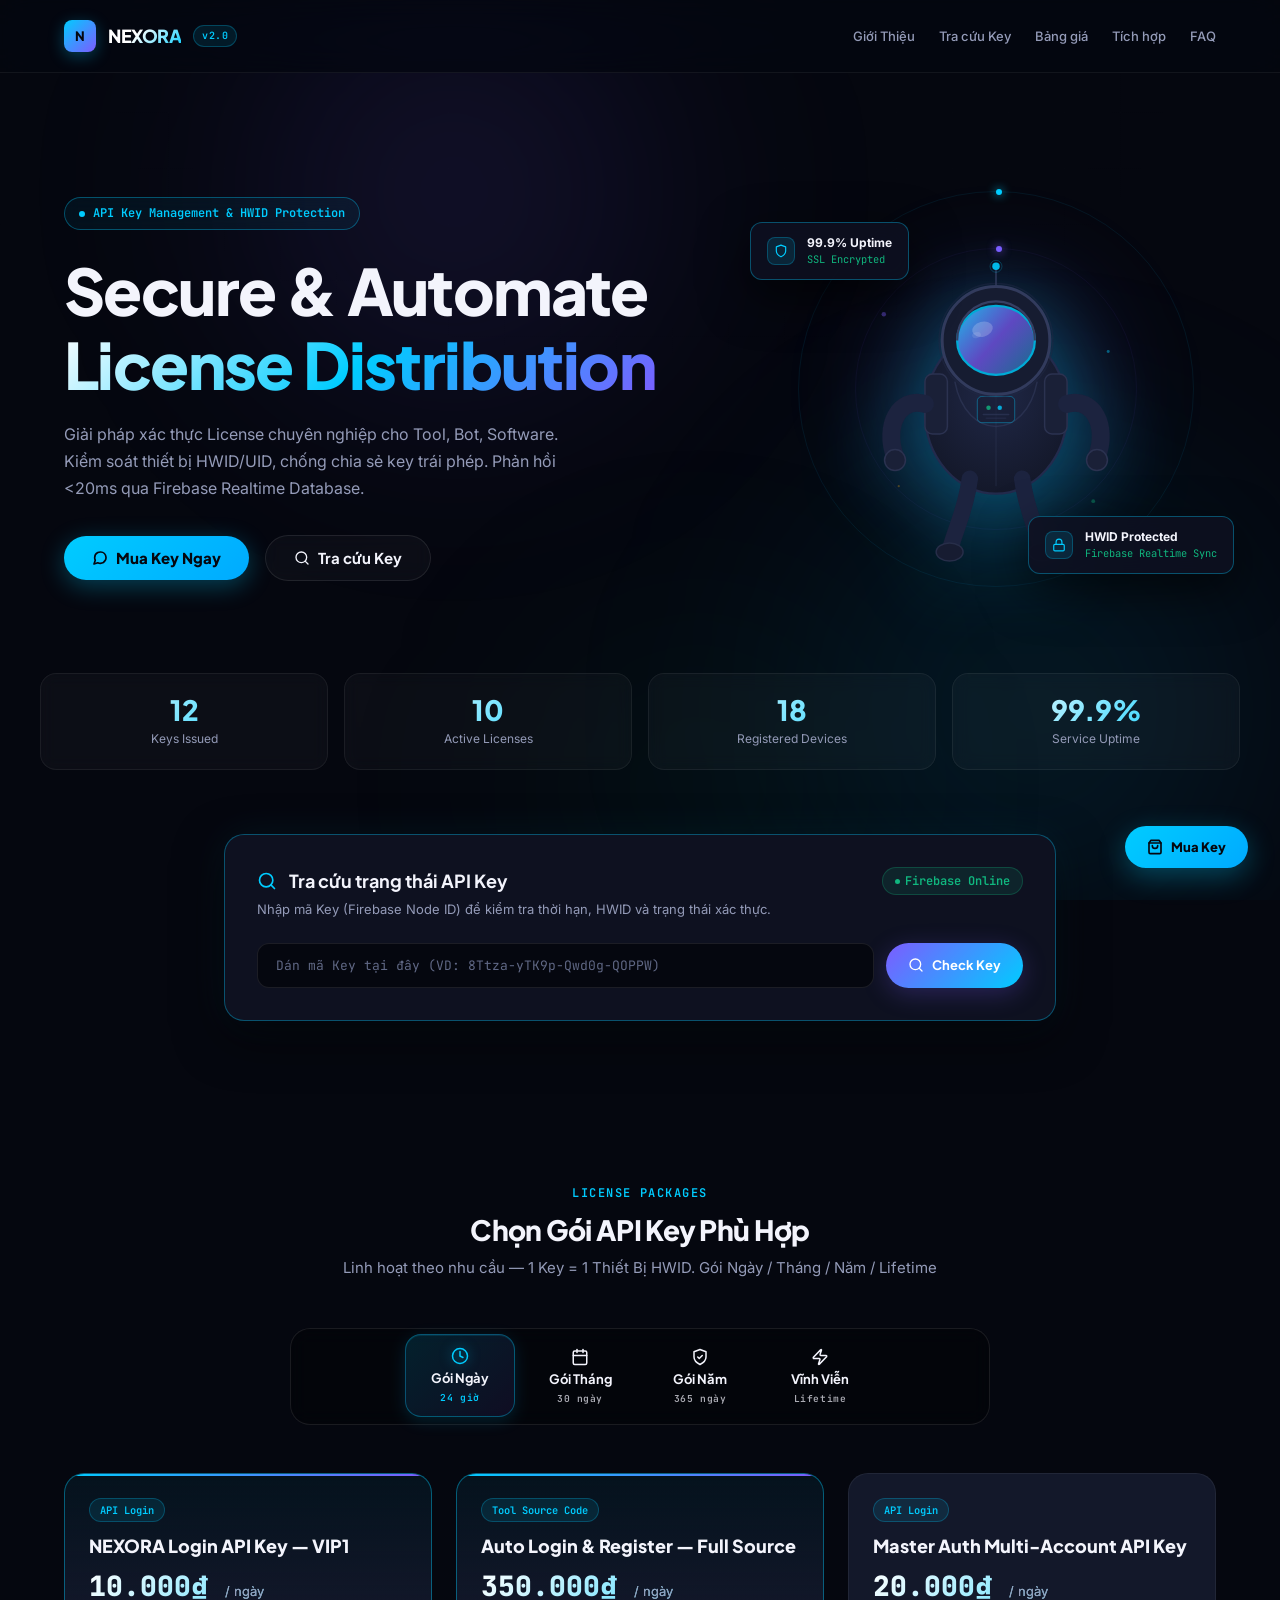
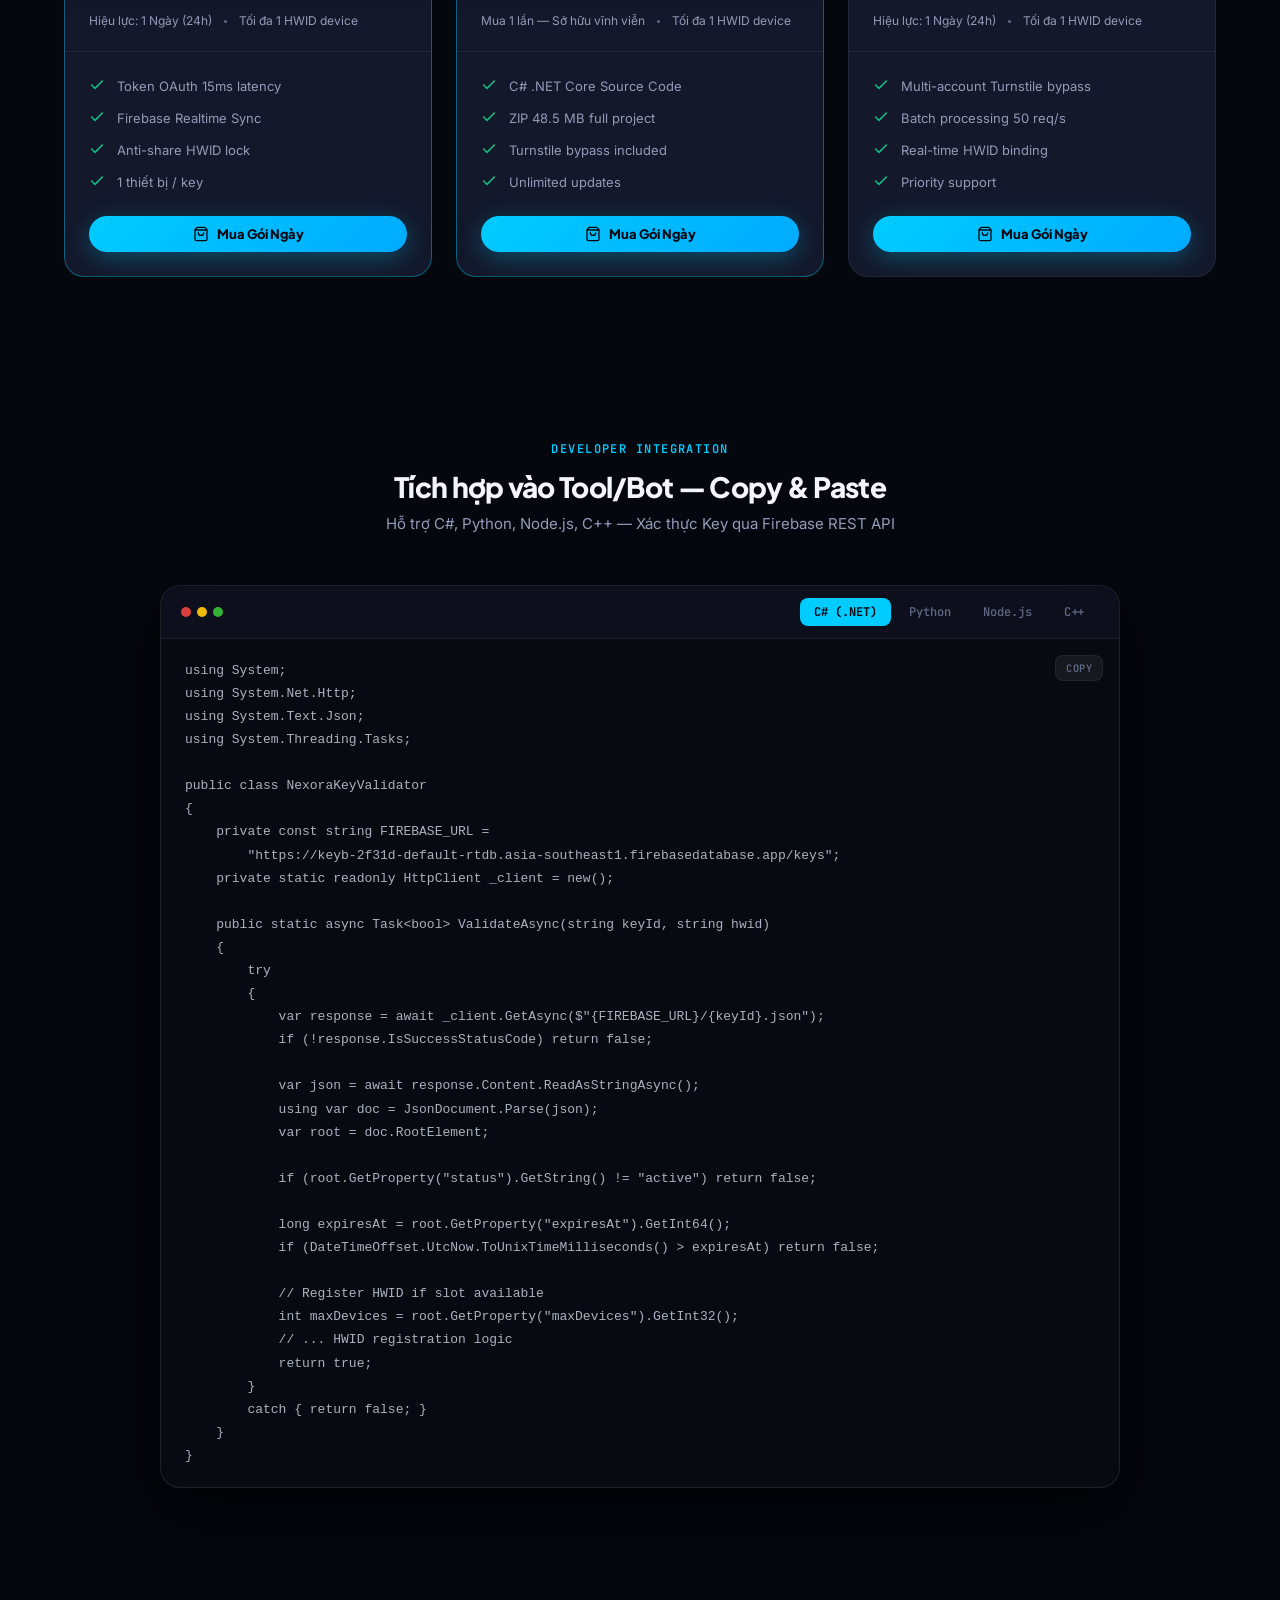
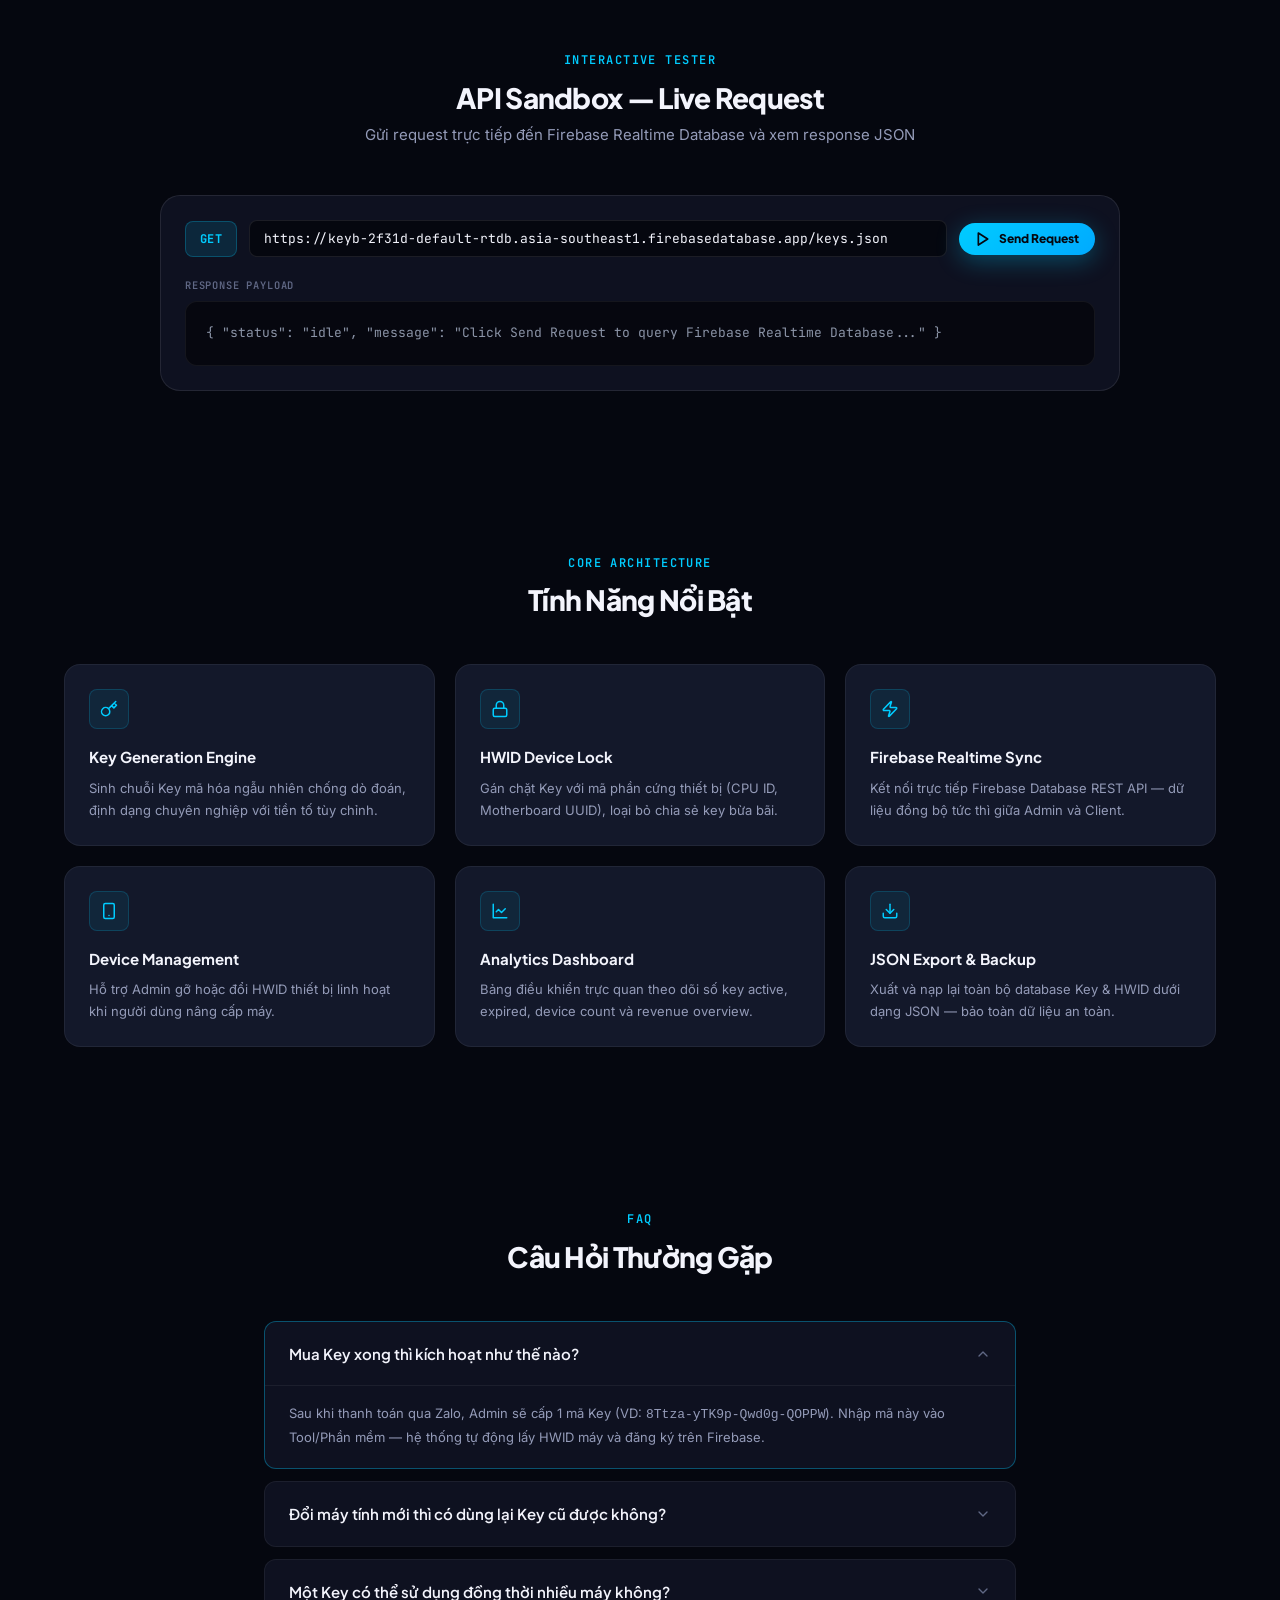
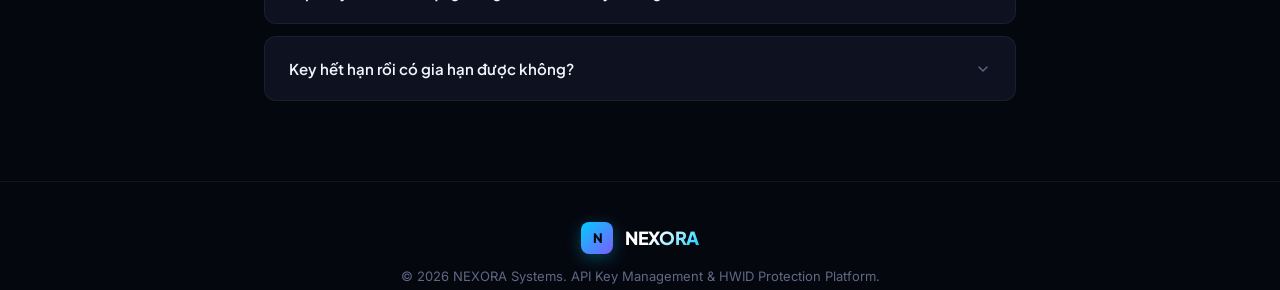
==== shop/index.html @ 5dad901e "Add files via upload" ====
<!DOCTYPE html>
<html lang="vi">

<head>
  <meta charset="UTF-8">
  <meta name="viewport" content="width=device-width, initial-scale=1.0">
  <title>NEXORA KEY — API Key Management & HWID Protection Platform</title>
  <meta name="description"
    content="Nền tảng quản lý API Key chuyên nghiệp. Xác thực License, bảo vệ HWID theo thiết bị, tốc độ phản hồi siêu nhanh cho Tool, Bot & Software.">
  <link rel="preconnect" href="https://fonts.googleapis.com">
  <link rel="preconnect" href="https://fonts.gstatic.com" crossorigin>
  <link
    href="https://fonts.googleapis.com/css2?family=Inter:ital,opsz,wght@0,14..32,300;0,14..32,400;0,14..32,500;0,14..32,600;0,14..32,700;0,14..32,800&family=JetBrains+Mono:wght@400;500;600;700&family=Plus+Jakarta+Sans:ital,wght@0,500;0,600;0,700;0,800&display=swap"
    rel="stylesheet">
  <link rel="stylesheet" href="css/style.css?v=9">
</head>

<body>

  <!-- Background Ambient Light System -->
  <div class="bg-ambient">
    <div class="bg-ambient__orb bg-ambient__orb--violet"></div>
    <div class="bg-ambient__orb bg-ambient__orb--cyan"></div>
    <div class="bg-ambient__orb bg-ambient__orb--emerald"></div>
  </div>
  <div class="bg-grid"></div>

  <!-- ====== SITE HEADER ====== -->
  <header class="site-header">
    <div class="site-header__inner">
      <a href="index.html" class="logo">
        <span class="logo__mark">N</span>
        <span class="logo__wordmark">NEXORA</span>
        <span class="logo__badge">v2.0</span>
      </a>
      <nav class="header-nav">
        <a href="about.html" class="header-nav__link">Giới Thiệu</a>
        <a href="#checker" class="header-nav__link">Tra cứu Key</a>
        <a href="#pricing" class="header-nav__link">Bảng giá</a>
        <a href="#integration" class="header-nav__link">Tích hợp</a>
        <a href="#faq" class="header-nav__link">FAQ</a>
      </nav>
    </div>
  </header>

  <!-- ====== HERO SECTION ====== -->
  <section class="hero">
    <div class="hero__grid">
      <div>
        <div class="hero__badge">
          <span class="hero__badge-dot"></span>
          API Key Management & HWID Protection
        </div>

        <h1 class="hero__heading">
          Secure &amp; Automate<br>
          <span class="hero__heading-accent">License Distribution</span>
        </h1>

        <p class="hero__description">
          Giải pháp xác thực License chuyên nghiệp cho Tool, Bot, Software. Kiểm soát thiết bị HWID/UID, chống chia sẻ
          key trái phép. Phản hồi &lt;20ms qua Firebase Realtime Database.
        </p>

        <div class="hero__actions">
          <button class="btn btn--primary btn--lg" id="heroBuyBtn">
            <svg class="btn__icon" viewBox="0 0 24 24" fill="none" stroke="currentColor" stroke-width="2.5"
              stroke-linecap="round" stroke-linejoin="round">
              <path
                d="M21 11.5a8.38 8.38 0 0 1-.9 3.8 8.5 8.5 0 0 1-7.6 4.7 8.38 8.38 0 0 1-3.8-.9L3 21l1.9-5.7a8.38 8.38 0 0 1-.9-3.8 8.5 8.5 0 0 1 4.7-7.6 8.38 8.38 0 0 1 3.8-.9h.5a8.48 8.48 0 0 1 8 8v.5z" />
            </svg>
            Mua Key Ngay
          </button>
          <a href="#checker" class="btn btn--ghost btn--lg">
            <svg class="btn__icon" viewBox="0 0 24 24" fill="none" stroke="currentColor" stroke-width="2"
              stroke-linecap="round" stroke-linejoin="round">
              <circle cx="11" cy="11" r="8" />
              <path d="m21 21-4.3-4.3" />
            </svg>
            Tra cứu Key
          </a>
        </div>
      </div>

      <!-- 3D Astronaut Illustration -->
      <div class="hero__astronaut">
        <div class="astronaut__ambient"></div>
        <div class="astronaut__orbit"></div>
        <div class="astronaut__orbit astronaut__orbit--inner"></div>

        <svg class="astronaut__figure" viewBox="0 0 500 500" fill="none" xmlns="http://www.w3.org/2000/svg">
          <!-- Body suit -->
          <ellipse cx="250" cy="280" rx="95" ry="110" fill="url(#suitGrad)" stroke="hsl(228,38%,22%)"
            stroke-width="3" />
          <!-- Suit detail lines -->
          <path d="M195 240 C210 320, 290 320, 305 240" stroke="hsl(228,30%,28%)" stroke-width="2" fill="none"
            opacity="0.6" />
          <line x1="250" y1="200" x2="250" y2="380" stroke="hsl(228,30%,28%)" stroke-width="1.5" opacity="0.4" />
          <!-- Suit chest panel -->
          <rect x="225" y="260" width="50" height="35" rx="6" fill="hsl(228,36%,14%)" stroke="hsl(192,100%,50%)"
            stroke-width="1" opacity="0.5" />
          <circle cx="240" cy="275" r="3" fill="hsl(160,84%,39%)" opacity="0.8" />
          <circle cx="255" cy="275" r="3" fill="hsl(192,100%,50%)" opacity="0.8" />
          <rect x="232" y="283" width="36" height="2" rx="1" fill="hsl(228,30%,30%)" opacity="0.5" />
          <rect x="236" y="288" width="28" height="2" rx="1" fill="hsl(228,30%,30%)" opacity="0.3" />
          <!-- Backpack -->
          <rect x="155" y="230" width="30" height="80" rx="10" fill="hsl(228,36%,16%)" stroke="hsl(228,30%,24%)"
            stroke-width="2" />
          <rect x="315" y="230" width="30" height="80" rx="10" fill="hsl(228,36%,16%)" stroke="hsl(228,30%,24%)"
            stroke-width="2" />
          <!-- Helmet -->
          <circle cx="250" cy="185" r="72" fill="hsl(228,38%,14%)" stroke="hsl(228,30%,28%)" stroke-width="4" />
          <circle cx="250" cy="185" r="76" fill="none" stroke="hsl(228,36%,20%)" stroke-width="2" opacity="0.5" />
          <!-- Visor -->
          <ellipse cx="250" cy="185" rx="52" ry="46" fill="url(#visorGrad)" stroke="hsl(192,100%,42%)"
            stroke-width="3" />
          <!-- Visor reflections -->
          <ellipse cx="232" cy="170" rx="14" ry="10" fill="hsla(0,0%,100%,0.2)" transform="rotate(-15 232 170)" />
          <ellipse cx="224" cy="178" rx="6" ry="4" fill="hsla(0,0%,100%,0.1)" transform="rotate(-15 224 178)" />
          <!-- Helmet rim -->
          <path d="M198 185 A52 52 0 0 1 302 185" fill="none" stroke="hsl(228,30%,30%)" stroke-width="3" />
          <!-- Arms -->
          <path d="M155 270 C120 260, 100 300, 115 340" stroke="hsl(228,38%,18%)" stroke-width="24"
            stroke-linecap="round" fill="none" />
          <path d="M345 270 C380 260, 400 300, 385 340" stroke="hsl(228,38%,18%)" stroke-width="24"
            stroke-linecap="round" fill="none" />
          <!-- Gloves -->
          <circle cx="115" cy="345" r="14" fill="hsl(228,36%,16%)" stroke="hsl(228,30%,24%)" stroke-width="2" />
          <circle cx="385" cy="345" r="14" fill="hsl(228,36%,16%)" stroke="hsl(228,30%,24%)" stroke-width="2" />
          <!-- Legs -->
          <path d="M215 370 C210 410, 195 440, 190 460" stroke="hsl(228,38%,18%)" stroke-width="22"
            stroke-linecap="round" fill="none" />
          <path d="M285 370 C290 410, 305 440, 310 460" stroke="hsl(228,38%,18%)" stroke-width="22"
            stroke-linecap="round" fill="none" />
          <!-- Boots -->
          <ellipse cx="188" cy="468" rx="18" ry="12" fill="hsl(228,36%,14%)" stroke="hsl(228,30%,22%)"
            stroke-width="2" />
          <ellipse cx="312" cy="468" rx="18" ry="12" fill="hsl(228,36%,14%)" stroke="hsl(228,30%,22%)"
            stroke-width="2" />
          <!-- Antenna -->
          <line x1="250" y1="113" x2="250" y2="90" stroke="hsl(228,30%,28%)" stroke-width="2" />
          <circle cx="250" cy="86" r="5" fill="hsl(192,100%,50%)" opacity="0.9" />
          <circle cx="250" cy="86" r="8" fill="none" stroke="hsl(192,100%,50%)" stroke-width="1" opacity="0.3" />
          <!-- Floating particles -->
          <circle cx="100" cy="150" r="3" fill="hsl(252,100%,68%)" opacity="0.6">
            <animate attributeName="opacity" values="0.6;0.2;0.6" dur="3s" repeatCount="indefinite" />
          </circle>
          <circle cx="400" cy="200" r="2" fill="hsl(192,100%,50%)" opacity="0.5">
            <animate attributeName="opacity" values="0.5;0.15;0.5" dur="4s" repeatCount="indefinite" />
          </circle>
          <circle cx="380" cy="400" r="2.5" fill="hsl(160,84%,39%)" opacity="0.4">
            <animate attributeName="opacity" values="0.4;0.1;0.4" dur="3.5s" repeatCount="indefinite" />
          </circle>
          <circle cx="120" cy="380" r="1.5" fill="hsl(38,92%,50%)" opacity="0.5">
            <animate attributeName="opacity" values="0.5;0.15;0.5" dur="2.8s" repeatCount="indefinite" />
          </circle>
          <defs>
            <radialGradient id="suitGrad" cx="0.5" cy="0.4" r="0.6">
              <stop offset="0%" stop-color="hsl(228,38%,20%)" />
              <stop offset="100%" stop-color="hsl(228,36%,12%)" />
            </radialGradient>
            <linearGradient id="visorGrad" x1="198" y1="140" x2="302" y2="230" gradientUnits="userSpaceOnUse">
              <stop offset="0%" stop-color="hsl(192,100%,55%)" stop-opacity="0.9" />
              <stop offset="50%" stop-color="hsl(252,100%,68%)" stop-opacity="0.7" />
              <stop offset="100%" stop-color="hsl(192,80%,35%)" stop-opacity="0.8" />
            </linearGradient>
          </defs>
        </svg>

        <!-- Floating info cards -->
        <div class="astronaut__info-card astronaut__info-card--bottom">
          <div class="info-card__icon">
            <svg viewBox="0 0 24 24" fill="none" stroke="currentColor" stroke-width="2" stroke-linecap="round"
              stroke-linejoin="round">
              <rect width="18" height="11" x="3" y="11" rx="2" ry="2" />
              <path d="M7 11V7a5 5 0 0 1 10 0v4" />
            </svg>
          </div>
          <div>
            <div class="info-card__label">HWID Protected</div>
            <div class="info-card__value">Firebase Realtime Sync</div>
          </div>
        </div>

        <div class="astronaut__info-card astronaut__info-card--top">
          <div class="info-card__icon">
            <svg viewBox="0 0 24 24" fill="none" stroke="currentColor" stroke-width="2" stroke-linecap="round"
              stroke-linejoin="round">
              <path d="M12 22s8-4 8-10V5l-8-3-8 3v7c0 6 8 10 8 10z" />
            </svg>
          </div>
          <div>
            <div class="info-card__label">99.9% Uptime</div>
            <div class="info-card__value">SSL Encrypted</div>
          </div>
        </div>
      </div>
    </div>
  </section>

  <!-- ====== STATS BAR ====== -->
  <div class="stats-bar">
    <div class="stats-bar__grid">
      <div class="stat-card">
        <div class="stat-card__number" id="statKeysTotal">0</div>
        <div class="stat-card__label">Keys Issued</div>
      </div>
      <div class="stat-card">
        <div class="stat-card__number" id="statKeysActive">0</div>
        <div class="stat-card__label">Active Licenses</div>
      </div>
      <div class="stat-card">
        <div class="stat-card__number" id="statDevices">0</div>
        <div class="stat-card__label">Registered Devices</div>
      </div>
      <div class="stat-card">
        <div class="stat-card__number">99.9%</div>
        <div class="stat-card__label">Service Uptime</div>
      </div>
    </div>
  </div>

  <!-- ====== KEY CHECKER ====== -->
  <section class="checker" id="checker">
    <div class="checker__card">
      <div class="checker__header">
        <div>
          <div class="checker__title">
            <svg class="checker__title-icon" viewBox="0 0 24 24" fill="none" stroke="currentColor" stroke-width="2"
              stroke-linecap="round" stroke-linejoin="round">
              <circle cx="11" cy="11" r="8" />
              <path d="m21 21-4.3-4.3" />
            </svg>
            Tra cứu trạng thái API Key
          </div>
          <div class="checker__description">Nhập mã Key (Firebase Node ID) để kiểm tra thời hạn, HWID và trạng thái xác
            thực.</div>
        </div>
        <span class="status-pill status-pill--active">
          <span class="status-pill__dot"></span>
          Firebase Online
        </span>
      </div>

      <div class="checker__form">
        <div class="checker__input-wrap">
          <input type="text" id="checkKeyInput" class="checker__input"
            placeholder="Dán mã Key tại đây (VD: 8Ttza-yTK9p-Qwd0g-QOPPW)">
        </div>
        <button class="btn btn--secondary" id="checkKeyBtn">
          <svg class="btn__icon" viewBox="0 0 24 24" fill="none" stroke="currentColor" stroke-width="2"
            stroke-linecap="round" stroke-linejoin="round">
            <circle cx="11" cy="11" r="8" />
            <path d="m21 21-4.3-4.3" />
          </svg>
          Check Key
        </button>
      </div>

      <div class="checker__result" id="checkerResult">
        <div class="checker__result-header">
          <span class="checker__result-key" id="resKeyCode">KEY_CODE</span>
          <span class="status-pill status-pill--active" id="resStatusBadge">
            <span class="status-pill__dot"></span>
            Active
          </span>
        </div>

        <div class="result-grid">
          <div>
            <div class="result-grid__item-label">Package</div>
            <div class="result-grid__item-value" id="resPkgName">&mdash;</div>
          </div>
          <div>
            <div class="result-grid__item-label">Expires</div>
            <div class="result-grid__item-value" id="resExpiry">&mdash;</div>
          </div>
          <div>
            <div class="result-grid__item-label">Devices (HWID)</div>
            <div class="result-grid__item-value" id="resDevices">&mdash;</div>
          </div>
          <div>
            <div class="result-grid__item-label">Status Note</div>
            <div class="result-grid__item-value" id="resNote">&mdash;</div>
          </div>
        </div>

        <div class="result__devices-list">
          Registered HWIDs: <span class="result__devices-value" id="resUidItems">None</span>
        </div>
      </div>
    </div>
  </section>

  <!-- ====== PRICING ====== -->
  <section class="section pricing" id="pricing">
    <div class="section__header">
      <span class="section__tag">License Packages</span>
      <h2 class="section__title">Chọn Gói API Key Phù Hợp</h2>
      <p class="section__subtitle">Linh hoạt theo nhu cầu — 1 Key = 1 Thiết Bị HWID. Gói Ngày / Tháng / Năm / Lifetime</p>
    </div>

    <!-- Duration Tabs -->
    <div class="duration-tabs">
      <button class="duration-tab duration-tab--active" id="durDay" data-duration="day">
        <svg viewBox="0 0 24 24" fill="none" stroke="currentColor" stroke-width="2" stroke-linecap="round" stroke-linejoin="round"><circle cx="12" cy="12" r="10"/><polyline points="12 6 12 12 16 14"/></svg>
        Gói Ngày
        <span class="duration-tab__sub">24 giờ</span>
      </button>
      <button class="duration-tab" id="durMonth" data-duration="month">
        <svg viewBox="0 0 24 24" fill="none" stroke="currentColor" stroke-width="2" stroke-linecap="round" stroke-linejoin="round"><rect width="18" height="18" x="3" y="4" rx="2" ry="2"/><line x1="16" x2="16" y1="2" y2="6"/><line x1="8" x2="8" y1="2" y2="6"/><line x1="3" x2="21" y1="10" y2="10"/></svg>
        Gói Tháng
        <span class="duration-tab__sub">30 ngày</span>
      </button>
      <button class="duration-tab" id="durYear" data-duration="year">
        <svg viewBox="0 0 24 24" fill="none" stroke="currentColor" stroke-width="2" stroke-linecap="round" stroke-linejoin="round"><path d="M12 22s8-4 8-10V5l-8-3-8 3v7c0 6 8 10 8 10z"/><path d="m9 12 2 2 4-4"/></svg>
        Gói Năm
        <span class="duration-tab__sub">365 ngày</span>
      </button>
      <button class="duration-tab" id="durLifetime" data-duration="lifetime">
        <svg viewBox="0 0 24 24" fill="none" stroke="currentColor" stroke-width="2" stroke-linecap="round" stroke-linejoin="round"><path d="M4 14a1 1 0 0 1-.78-1.63l9.9-10.2a.5.5 0 0 1 .86.46l-1.92 6.02A1 1 0 0 0 13 10h7a1 1 0 0 1 .78 1.63l-9.9 10.2a.5.5 0 0 1-.86-.46l1.92-6.02A1 1 0 0 0 11 14z"/></svg>
        Vĩnh Viễn
        <span class="duration-tab__sub">Lifetime</span>
      </button>
    </div>

    <div class="pricing__grid" id="packageGrid"></div>
  </section>

  <!-- ====== CODE INTEGRATION ====== -->
  <section class="section code-section" id="integration">
    <div class="section__header">
      <span class="section__tag">Developer Integration</span>
      <h2 class="section__title">Tích hợp vào Tool/Bot — Copy & Paste</h2>
      <p class="section__subtitle">Hỗ trợ C#, Python, Node.js, C++ — Xác thực Key qua Firebase REST API</p>
    </div>

    <div class="code-window">
      <div class="code-window__header">
        <div class="code-window__dots">
          <span class="code-window__dot code-window__dot--close"></span>
          <span class="code-window__dot code-window__dot--minimize"></span>
          <span class="code-window__dot code-window__dot--maximize"></span>
        </div>
        <div class="code-tabs">
          <button class="code-tab code-tab--active" data-lang="csharp">C# (.NET)</button>
          <button class="code-tab" data-lang="python">Python</button>
          <button class="code-tab" data-lang="nodejs">Node.js</button>
          <button class="code-tab" data-lang="cpp">C++</button>
        </div>
      </div>

      <div class="code-window__body">
        <button class="code-copy-btn" id="copyCodeBtn">COPY</button>

        <pre class="code-block code-block--active" id="code-csharp"><code>using System;
using System.Net.Http;
using System.Text.Json;
using System.Threading.Tasks;

public class NexoraKeyValidator
{
    private const string FIREBASE_URL =
        "https://keyb-2f31d-default-rtdb.asia-southeast1.firebasedatabase.app/keys";
    private static readonly HttpClient _client = new();

    public static async Task&lt;bool&gt; ValidateAsync(string keyId, string hwid)
    {
        try
        {
            var response = await _client.GetAsync($"{FIREBASE_URL}/{keyId}.json");
            if (!response.IsSuccessStatusCode) return false;

            var json = await response.Content.ReadAsStringAsync();
            using var doc = JsonDocument.Parse(json);
            var root = doc.RootElement;

            if (root.GetProperty("status").GetString() != "active") return false;

            long expiresAt = root.GetProperty("expiresAt").GetInt64();
            if (DateTimeOffset.UtcNow.ToUnixTimeMilliseconds() > expiresAt) return false;

            // Register HWID if slot available
            int maxDevices = root.GetProperty("maxDevices").GetInt32();
            // ... HWID registration logic
            return true;
        }
        catch { return false; }
    }
}</code></pre>

        <pre class="code-block" id="code-python"><code>import requests
import time

FIREBASE_URL = "https://keyb-2f31d-default-rtdb.asia-southeast1.firebasedatabase.app/keys"

def validate_key(key_id: str, hwid: str) -> dict:
    """Validate a NEXORA API Key against Firebase Realtime DB."""
    try:
        response = requests.get(f"{FIREBASE_URL}/{key_id}.json", timeout=5)
        response.raise_for_status()
        data = response.json()

        if not data:
            return {"valid": False, "reason": "Key not found"}

        if data.get("status") != "active":
            return {"valid": False, "reason": f"Key status: {data.get('status')}"}

        expires_at = data.get("expiresAt", 0)
        if expires_at and int(time.time() * 1000) > expires_at:
            return {"valid": False, "reason": "Key expired"}

        max_devices = data.get("maxDevices", 1)
        devices = data.get("devices", {})

        if hwid in [d.get("uid") for d in devices.values() if isinstance(d, dict)]:
            return {"valid": True, "reason": "HWID already registered"}

        if len(devices) >= max_devices:
            return {"valid": False, "reason": "Device limit reached"}

        return {"valid": True, "reason": "Key validated successfully"}

    except requests.RequestException as e:
        return {"valid": False, "reason": f"Network error: {e}"}


if __name__ == "__main__":
    result = validate_key("8Ttza-yTK9p-Qwd0g-QOPPW", "HWID-YOUR-DEVICE-ID")
    print(f"Validation: {result}")</code></pre>

        <pre class="code-block" id="code-nodejs"><code>const https = require('https');

const FIREBASE_URL =
  'https://keyb-2f31d-default-rtdb.asia-southeast1.firebasedatabase.app/keys';

async function validateKey(keyId, hwid) {
  try {
    const res = await fetch(`${FIREBASE_URL}/${keyId}.json`);
    if (!res.ok) return { valid: false, reason: 'Firebase request failed' };

    const data = await res.json();
    if (!data) return { valid: false, reason: 'Key not found in database' };

    if (data.status !== 'active') {
      return { valid: false, reason: `Key status: ${data.status}` };
    }

    if (data.expiresAt && Date.now() > data.expiresAt) {
      return { valid: false, reason: 'Key has expired' };
    }

    const devices = data.devices ? Object.values(data.devices) : [];
    const maxDevices = data.maxDevices || 1;

    if (devices.some(d => d.uid === hwid)) {
      return { valid: true, reason: 'HWID already registered' };
    }

    if (devices.length >= maxDevices) {
      return { valid: false, reason: 'Device limit exceeded' };
    }

    return { valid: true, reason: 'Key validated', packageId: data.packageId };
  } catch (err) {
    return { valid: false, reason: err.message };
  }
}

// Usage
validateKey('8Ttza-yTK9p-Qwd0g-QOPPW', 'HWID-USER-001')
  .then(r => console.log(r));</code></pre>

        <pre class="code-block" id="code-cpp"><code>#include &lt;iostream&gt;
#include &lt;string&gt;
#include &lt;curl/curl.h&gt;
#include &lt;nlohmann/json.hpp&gt;

using json = nlohmann::json;

static size_t WriteCallback(void* contents, size_t size, size_t nmemb, std::string* s) {
    s->append((char*)contents, size * nmemb);
    return size * nmemb;
}

bool ValidateNexoraKey(const std::string& keyId, const std::string& hwid) {
    CURL* curl = curl_easy_init();
    if (!curl) return false;

    std::string url =
        "https://keyb-2f31d-default-rtdb.asia-southeast1.firebasedatabase.app/keys/"
        + keyId + ".json";

    std::string response;
    curl_easy_setopt(curl, CURLOPT_URL, url.c_str());
    curl_easy_setopt(curl, CURLOPT_WRITEFUNCTION, WriteCallback);
    curl_easy_setopt(curl, CURLOPT_WRITEDATA, &response);
    curl_easy_setopt(curl, CURLOPT_SSL_VERIFYPEER, 1L);

    CURLcode res = curl_easy_perform(curl);
    curl_easy_cleanup(curl);

    if (res != CURLE_OK) return false;

    try {
        auto data = json::parse(response);
        if (data.is_null()) return false;
        if (data["status"] != "active") return false;

        auto expiresAt = data["expiresAt"].get&lt;long long&gt;();
        auto now = std::chrono::system_clock::now().time_since_epoch();
        auto ms = std::chrono::duration_cast&lt;std::chrono::milliseconds&gt;(now).count();

        if (ms > expiresAt) return false;
        return true;
    } catch (...) {
        return false;
    }
}</code></pre>
      </div>
    </div>
  </section>

  <!-- ====== API SANDBOX ====== -->
  <section class="section sandbox" id="sandbox">
    <div class="section__header">
      <span class="section__tag">Interactive Tester</span>
      <h2 class="section__title">API Sandbox — Live Request</h2>
      <p class="section__subtitle">Gửi request trực tiếp đến Firebase Realtime Database và xem response JSON</p>
    </div>

    <div class="sandbox__panel">
      <div class="sandbox__toolbar">
        <span class="sandbox__method">GET</span>
        <input type="text" class="sandbox__url-input"
          value="https://keyb-2f31d-default-rtdb.asia-southeast1.firebasedatabase.app/keys.json" readonly>
        <button class="btn btn--primary btn--sm" id="sendApiTestBtn">
          <svg class="btn__icon" viewBox="0 0 24 24" fill="none" stroke="currentColor" stroke-width="2.5"
            stroke-linecap="round" stroke-linejoin="round">
            <polygon points="5 3 19 12 5 21 5 3" />
          </svg>
          Send Request
        </button>
      </div>
      <div class="sandbox__response-label">Response Payload</div>
      <div class="sandbox__console" id="sandboxConsole">{
        "status": "idle",
        "message": "Click Send Request to query Firebase Realtime Database..."
        }</div>
    </div>
  </section>

  <!-- ====== FEATURES ====== -->
  <section class="section" id="features">
    <div class="section__header">
      <span class="section__tag">Core Architecture</span>
      <h2 class="section__title">Tính Năng Nổi Bật</h2>
    </div>

    <div class="features__grid">
      <div class="feature-card">
        <div class="feature-card__icon">
          <svg viewBox="0 0 24 24" fill="none" stroke="currentColor" stroke-width="2" stroke-linecap="round"
            stroke-linejoin="round">
            <path
              d="m21 2-2 2m-7.61 7.61a5.5 5.5 0 1 1-7.778 7.778 5.5 5.5 0 0 1 7.777-7.777zm0 0L15.5 7.5m0 0 3 3L22 7l-3-3m-3.5 3.5L19 4" />
          </svg>
        </div>
        <h3 class="feature-card__title">Key Generation Engine</h3>
        <p class="feature-card__text">Sinh chuỗi Key mã hóa ngẫu nhiên chống dò đoán, định dạng chuyên nghiệp với tiền
          tố tùy chỉnh.</p>
      </div>

      <div class="feature-card">
        <div class="feature-card__icon">
          <svg viewBox="0 0 24 24" fill="none" stroke="currentColor" stroke-width="2" stroke-linecap="round"
            stroke-linejoin="round">
            <rect width="18" height="11" x="3" y="11" rx="2" ry="2" />
            <path d="M7 11V7a5 5 0 0 1 10 0v4" />
          </svg>
        </div>
        <h3 class="feature-card__title">HWID Device Lock</h3>
        <p class="feature-card__text">Gán chặt Key với mã phần cứng thiết bị (CPU ID, Motherboard UUID), loại bỏ chia sẻ
          key bừa bãi.</p>
      </div>

      <div class="feature-card">
        <div class="feature-card__icon">
          <svg viewBox="0 0 24 24" fill="none" stroke="currentColor" stroke-width="2" stroke-linecap="round"
            stroke-linejoin="round">
            <path
              d="M4 14a1 1 0 0 1-.78-1.63l9.9-10.2a.5.5 0 0 1 .86.46l-1.92 6.02A1 1 0 0 0 13 10h7a1 1 0 0 1 .78 1.63l-9.9 10.2a.5.5 0 0 1-.86-.46l1.92-6.02A1 1 0 0 0 11 14z" />
          </svg>
        </div>
        <h3 class="feature-card__title">Firebase Realtime Sync</h3>
        <p class="feature-card__text">Kết nối trực tiếp Firebase Database REST API — dữ liệu đồng bộ tức thì giữa Admin
          và Client.</p>
      </div>

      <div class="feature-card">
        <div class="feature-card__icon">
          <svg viewBox="0 0 24 24" fill="none" stroke="currentColor" stroke-width="2" stroke-linecap="round"
            stroke-linejoin="round">
            <rect x="5" y="2" width="14" height="20" rx="2" ry="2" />
            <path d="M12 18h.01" />
          </svg>
        </div>
        <h3 class="feature-card__title">Device Management</h3>
        <p class="feature-card__text">Hỗ trợ Admin gỡ hoặc đổi HWID thiết bị linh hoạt khi người dùng nâng cấp máy.</p>
      </div>

      <div class="feature-card">
        <div class="feature-card__icon">
          <svg viewBox="0 0 24 24" fill="none" stroke="currentColor" stroke-width="2" stroke-linecap="round"
            stroke-linejoin="round">
            <path d="M3 3v18h18" />
            <path d="m19 9-5 5-4-4-3 3" />
          </svg>
        </div>
        <h3 class="feature-card__title">Analytics Dashboard</h3>
        <p class="feature-card__text">Bảng điều khiển trực quan theo dõi số key active, expired, device count và revenue
          overview.</p>
      </div>

      <div class="feature-card">
        <div class="feature-card__icon">
          <svg viewBox="0 0 24 24" fill="none" stroke="currentColor" stroke-width="2" stroke-linecap="round"
            stroke-linejoin="round">
            <path d="M21 15v4a2 2 0 0 1-2 2H5a2 2 0 0 1-2-2v-4" />
            <polyline points="7 10 12 15 17 10" />
            <line x1="12" x2="12" y1="15" y2="3" />
          </svg>
        </div>
        <h3 class="feature-card__title">JSON Export & Backup</h3>
        <p class="feature-card__text">Xuất và nạp lại toàn bộ database Key & HWID dưới dạng JSON — bảo toàn dữ liệu an
          toàn.</p>
      </div>
    </div>
  </section>

  <!-- ====== FAQ ====== -->
  <section class="section" id="faq">
    <div class="section__header">
      <span class="section__tag">FAQ</span>
      <h2 class="section__title">Câu Hỏi Thường Gặp</h2>
    </div>

    <div class="faq__list">
      <div class="faq-item faq-item--active">
        <div class="faq-item__question">
          <span>Mua Key xong thì kích hoạt như thế nào?</span>
          <svg class="faq-item__chevron" viewBox="0 0 24 24" fill="none" stroke="currentColor" stroke-width="2"
            stroke-linecap="round" stroke-linejoin="round">
            <polyline points="6 9 12 15 18 9" />
          </svg>
        </div>
        <div class="faq-item__answer">
          Sau khi thanh toán qua Zalo, Admin sẽ cấp 1 mã Key (VD: <code>8Ttza-yTK9p-Qwd0g-QOPPW</code>). Nhập mã này vào
          Tool/Phần mềm — hệ thống tự động lấy HWID máy và đăng ký trên Firebase.
        </div>
      </div>

      <div class="faq-item">
        <div class="faq-item__question">
          <span>Đổi máy tính mới thì có dùng lại Key cũ được không?</span>
          <svg class="faq-item__chevron" viewBox="0 0 24 24" fill="none" stroke="currentColor" stroke-width="2"
            stroke-linecap="round" stroke-linejoin="round">
            <polyline points="6 9 12 15 18 9" />
          </svg>
        </div>
        <div class="faq-item__answer">
          Hoàn toàn được. Liên hệ Admin qua Zalo — Admin vào Dashboard chọn Tab Thiết bị, bấm "Gỡ HWID" để giải phóng
          slot cho máy mới.
        </div>
      </div>

      <div class="faq-item">
        <div class="faq-item__question">
          <span>Một Key có thể sử dụng đồng thời nhiều máy không?</span>
          <svg class="faq-item__chevron" viewBox="0 0 24 24" fill="none" stroke="currentColor" stroke-width="2"
            stroke-linecap="round" stroke-linejoin="round">
            <polyline points="6 9 12 15 18 9" />
          </svg>
        </div>
        <div class="faq-item__answer">
          Có, phụ thuộc vào gói License (VD: Starter 1 máy, Pro 2 máy, Developer 5 máy, Lifetime 10 máy). Mỗi máy được
          đăng ký bằng HWID duy nhất.
        </div>
      </div>

      <div class="faq-item">
        <div class="faq-item__question">
          <span>Key hết hạn rồi có gia hạn được không?</span>
          <svg class="faq-item__chevron" viewBox="0 0 24 24" fill="none" stroke="currentColor" stroke-width="2"
            stroke-linecap="round" stroke-linejoin="round">
            <polyline points="6 9 12 15 18 9" />
          </svg>
        </div>
        <div class="faq-item__answer">
          Được. Liên hệ Admin để gia hạn Key hiện tại hoặc cấp mã Key mới với thời hạn tương ứng. Dữ liệu HWID cũ được
          giữ nguyên.
        </div>
      </div>
    </div>
  </section>

  <!-- ====== FOOTER ====== -->
  <footer class="site-footer">
    <div style="margin-bottom: 12px;">
      <a href="index.html" class="logo" style="justify-content:center;display:inline-flex;">
        <span class="logo__mark">N</span>
        <span class="logo__wordmark">NEXORA</span>
      </a>
    </div>
    <p class="site-footer__text">&copy; <span id="year"></span> NEXORA Systems. API Key Management & HWID Protection
      Platform.</p>
  </footer>

  <!-- Floating Action Button -->
  <button class="fab" id="floatBuyBtn">
    <svg class="fab__icon" viewBox="0 0 24 24" fill="none" stroke="currentColor" stroke-width="2.5"
      stroke-linecap="round" stroke-linejoin="round">
      <path d="M6 2 3 6v14a2 2 0 0 0 2 2h14a2 2 0 0 0 2-2V6l-3-4Z" />
      <path d="M3 6h18" />
      <path d="M16 10a4 4 0 0 1-8 0" />
    </svg>
    Mua Key
  </button>

  <!-- Buy Modal -->
  <div class="modal" id="buyModal">
    <div class="modal__card">
      <button class="modal__close" id="modalCloseBtn">
        <svg viewBox="0 0 24 24" fill="none" stroke="currentColor" stroke-width="2" stroke-linecap="round"
          stroke-linejoin="round">
          <path d="M18 6 6 18" />
          <path d="m6 6 12 12" />
        </svg>
      </button>
      <h2 class="modal__title">Đặt Mua API Key</h2>
      <p class="modal__subtitle">Chọn gói License phù hợp để kích hoạt Tool/Bot của bạn.</p>

      <label class="modal__field-label">Select Package</label>
      <select class="modal__select" id="modalPkgSelect"></select>

      <div class="modal__summary">
        <div class="modal__summary-row">
          <span class="modal__summary-label">Thiết bị HWID</span>
          <span class="modal__summary-value modal__summary-value--accent" id="modalMaxDev">1 device</span>
        </div>
        <div class="modal__summary-row">
          <span class="modal__summary-label">Thời hạn</span>
          <span class="modal__summary-value" id="modalDuration">30 days</span>
        </div>
        <div class="modal__summary-row">
          <span class="modal__summary-label">Tổng thanh toán</span>
          <span class="modal__summary-value modal__summary-value--highlight" id="modalTotalPrice">0₫</span>
        </div>
      </div>

      <button class="btn btn--secondary btn--lg" id="modalConfirmBtn" style="width:100%;">
        <svg class="btn__icon" viewBox="0 0 24 24" fill="none" stroke="currentColor" stroke-width="2"
          stroke-linecap="round" stroke-linejoin="round">
          <path
            d="M21 11.5a8.38 8.38 0 0 1-.9 3.8 8.5 8.5 0 0 1-7.6 4.7 8.38 8.38 0 0 1-3.8-.9L3 21l1.9-5.7a8.38 8.38 0 0 1-.9-3.8 8.5 8.5 0 0 1 4.7-7.6 8.38 8.38 0 0 1 3.8-.9h.5a8.48 8.48 0 0 1 8 8v.5z" />
        </svg>
        Liên Hệ Mua Qua Zalo
      </button>
    </div>
  </div>

  <div class="toast" id="toast"></div>

  <script src="js/shop.js?v=9"></script>
</body>

</html>
---- shop/css/style.css ----
/* ============================================================================
   NEXORA KEY — Professional Design System
   Version: 7.0.0
   Author: NEXORA Design Engineering
   
   Table of Contents:
   1.  Font Imports & Custom Properties
   2.  CSS Reset & Base Typography
   3.  Ambient Background System
   4.  Layout Containers
   5.  Site Header & Navigation
   6.  Button System
   7.  Hero Section & 3D Astronaut
   8.  Statistics Bar
   9.  Key Checker Widget
   10. Pricing Cards Grid
   11. Code Integration Window
   12. API Sandbox Console
   13. Features Grid
   14. FAQ Accordion
   15. Footer
   16. Floating Action & Modal System
   17. Toast Notifications
   18. Utility Classes
   19. Responsive Breakpoints
   ============================================================================ */


/* ============================================================================
   1. FONT IMPORTS & CUSTOM PROPERTIES
   ============================================================================ */

@import url('https://fonts.googleapis.com/css2?family=Inter:ital,opsz,wght@0,14..32,300;0,14..32,400;0,14..32,500;0,14..32,600;0,14..32,700;0,14..32,800&family=JetBrains+Mono:wght@400;500;600;700&family=Plus+Jakarta+Sans:ital,wght@0,500;0,600;0,700;0,800&display=swap');

:root {
  /* — Color Palette (HSL-based for precision) — */
  --color-bg-primary:       hsl(230, 50%, 4%);
  --color-bg-secondary:     hsl(230, 42%, 7%);
  --color-bg-tertiary:      hsl(228, 38%, 10%);
  
  --color-surface-base:     hsl(228, 40%, 9%);
  --color-surface-raised:   hsl(228, 38%, 12%);
  --color-surface-overlay:  hsl(228, 36%, 14%);
  --color-surface-input:    hsla(0, 0%, 100%, 0.03);
  
  --color-border-subtle:    hsla(0, 0%, 100%, 0.06);
  --color-border-default:   hsla(0, 0%, 100%, 0.09);
  --color-border-strong:    hsla(0, 0%, 100%, 0.14);
  --color-border-accent:    hsla(192, 100%, 50%, 0.35);
  
  --color-text-primary:     hsl(230, 60%, 97%);
  --color-text-secondary:   hsl(228, 20%, 65%);
  --color-text-tertiary:    hsl(228, 16%, 45%);
  --color-text-disabled:    hsl(228, 12%, 32%);
  
  --color-accent-cyan:      hsl(192, 100%, 50%);
  --color-accent-violet:    hsl(252, 100%, 68%);
  --color-accent-emerald:   hsl(160, 84%, 39%);
  --color-accent-amber:     hsl(38, 92%, 50%);
  --color-accent-rose:      hsl(0, 84%, 60%);
  
  --glow-cyan:              hsla(192, 100%, 50%, 0.30);
  --glow-violet:            hsla(252, 100%, 68%, 0.25);
  --glow-emerald:           hsla(160, 84%, 39%, 0.25);
  
  /* — Typography Scale — */
  --font-sans:    'Inter', -apple-system, BlinkMacSystemFont, 'Segoe UI', system-ui, sans-serif;
  --font-display: 'Plus Jakarta Sans', var(--font-sans);
  --font-mono:    'JetBrains Mono', 'SF Mono', 'Fira Code', 'Cascadia Code', monospace;
  
  --text-xs:   0.75rem;    /* 12px */
  --text-sm:   0.8125rem;  /* 13px */
  --text-base: 0.875rem;   /* 14px */
  --text-md:   0.9375rem;  /* 15px */
  --text-lg:   1rem;       /* 16px */
  --text-xl:   1.125rem;   /* 18px */
  --text-2xl:  1.375rem;   /* 22px */
  --text-3xl:  1.75rem;    /* 28px */
  --text-4xl:  2.25rem;    /* 36px */
  --text-5xl:  3rem;       /* 48px */
  --text-hero: clamp(2.5rem, 5.5vw, 4rem);
  
  --leading-tight:   1.15;
  --leading-snug:    1.35;
  --leading-normal:  1.55;
  --leading-relaxed: 1.7;
  
  --tracking-tight:    -0.025em;
  --tracking-normal:    0em;
  --tracking-wide:      0.04em;
  --tracking-wider:     0.08em;
  --tracking-widest:    0.12em;
  
  /* — Spacing Scale — */
  --space-1:  4px;
  --space-2:  8px;
  --space-3:  12px;
  --space-4:  16px;
  --space-5:  20px;
  --space-6:  24px;
  --space-8:  32px;
  --space-10: 40px;
  --space-12: 48px;
  --space-16: 64px;
  --space-20: 80px;
  --space-24: 96px;
  
  /* — Border Radius — */
  --radius-xs:   6px;
  --radius-sm:   8px;
  --radius-md:   12px;
  --radius-lg:   16px;
  --radius-xl:   20px;
  --radius-2xl:  24px;
  --radius-full: 9999px;
  
  /* — Shadows — */
  --shadow-sm:   0 1px 2px hsla(0,0%,0%,0.3);
  --shadow-md:   0 4px 12px hsla(0,0%,0%,0.4);
  --shadow-lg:   0 8px 24px hsla(0,0%,0%,0.5);
  --shadow-xl:   0 16px 48px hsla(0,0%,0%,0.6);
  --shadow-2xl:  0 24px 64px hsla(0,0%,0%,0.7);
  --shadow-glow: 0 0 40px var(--glow-cyan);
  
  /* — Transitions — */
  --ease-out:      cubic-bezier(0.16, 1, 0.3, 1);
  --ease-in-out:   cubic-bezier(0.65, 0, 0.35, 1);
  --ease-spring:   cubic-bezier(0.34, 1.56, 0.64, 1);
  --duration-fast:    120ms;
  --duration-normal:  200ms;
  --duration-slow:    350ms;
  
  /* — Z-Index Scale — */
  --z-base:      1;
  --z-dropdown:  10;
  --z-sticky:    20;
  --z-header:    100;
  --z-overlay:   200;
  --z-modal:     300;
  --z-toast:     400;
}


/* ============================================================================
   2. CSS RESET & BASE TYPOGRAPHY
   ============================================================================ */

*,
*::before,
*::after {
  box-sizing: border-box;
  margin: 0;
  padding: 0;
}

html {
  scroll-behavior: smooth;
  -webkit-text-size-adjust: 100%;
  text-size-adjust: 100%;
  -moz-osx-font-smoothing: grayscale;
  -webkit-font-smoothing: antialiased;
}

body {
  background-color: var(--color-bg-primary);
  color: var(--color-text-primary);
  font-family: var(--font-sans);
  font-size: var(--text-base);
  line-height: var(--leading-normal);
  min-height: 100vh;
  overflow-x: hidden;
  text-rendering: optimizeLegibility;
}

img, svg {
  display: block;
  max-width: 100%;
}

a {
  color: inherit;
  text-decoration: none;
}

button {
  font-family: inherit;
  cursor: pointer;
  background: none;
  border: none;
  color: inherit;
}

input, select, textarea {
  font-family: inherit;
  font-size: inherit;
  color: inherit;
}

ul, ol {
  list-style: none;
}

::selection {
  background: hsla(192, 100%, 50%, 0.3);
  color: var(--color-text-primary);
}

::-webkit-scrollbar {
  width: 6px;
}
::-webkit-scrollbar-track {
  background: transparent;
}
::-webkit-scrollbar-thumb {
  background: var(--color-border-default);
  border-radius: var(--radius-full);
}
::-webkit-scrollbar-thumb:hover {
  background: var(--color-border-strong);
}


/* ============================================================================
   3. AMBIENT BACKGROUND SYSTEM
   ============================================================================ */

.bg-ambient {
  position: fixed;
  inset: 0;
  z-index: 0;
  pointer-events: none;
  overflow: hidden;
}

.bg-ambient__orb {
  position: absolute;
  border-radius: 50%;
  filter: blur(100px);
  will-change: transform;
}

.bg-ambient__orb--violet {
  top: -12%;
  left: 12%;
  width: 600px;
  height: 600px;
  background: radial-gradient(circle, hsla(252, 100%, 68%, 0.16) 0%, transparent 70%);
  animation: ambientDrift 25s ease-in-out infinite alternate;
}

.bg-ambient__orb--cyan {
  top: 40%;
  right: -8%;
  width: 700px;
  height: 700px;
  background: radial-gradient(circle, hsla(192, 100%, 50%, 0.12) 0%, transparent 70%);
  animation: ambientDrift 30s ease-in-out infinite alternate-reverse;
}

.bg-ambient__orb--emerald {
  bottom: -15%;
  left: 35%;
  width: 500px;
  height: 500px;
  background: radial-gradient(circle, hsla(160, 84%, 39%, 0.08) 0%, transparent 70%);
  animation: ambientDrift 20s ease-in-out infinite alternate;
}

@keyframes ambientDrift {
  0%   { transform: translate(0, 0) scale(1); }
  50%  { transform: translate(30px, -20px) scale(1.05); }
  100% { transform: translate(-20px, 15px) scale(0.95); }
}

.bg-grid {
  position: fixed;
  inset: 0;
  z-index: 0;
  pointer-events: none;
  opacity: 0.18;
  background-image:
    linear-gradient(hsla(0,0%,100%,0.03) 1px, transparent 1px),
    linear-gradient(90deg, hsla(0,0%,100%,0.03) 1px, transparent 1px);
  background-size: 56px 56px;
  mask-image: radial-gradient(ellipse 70% 50% at 50% 10%, #000 40%, transparent 100%);
  -webkit-mask-image: radial-gradient(ellipse 70% 50% at 50% 10%, #000 40%, transparent 100%);
}


/* ============================================================================
   4. LAYOUT CONTAINERS
   ============================================================================ */

.container {
  width: 100%;
  max-width: 1200px;
  margin: 0 auto;
  padding: 0 var(--space-6);
}

.container--narrow {
  max-width: 880px;
}

.container--wide {
  max-width: 1320px;
}

.section {
  position: relative;
  z-index: var(--z-base);
  padding: var(--space-20) 0;
}

.section__header {
  text-align: center;
  margin-bottom: var(--space-12);
}

.section__tag {
  display: inline-block;
  font-family: var(--font-mono);
  font-size: var(--text-xs);
  font-weight: 600;
  color: var(--color-accent-cyan);
  text-transform: uppercase;
  letter-spacing: var(--tracking-widest);
  margin-bottom: var(--space-3);
}

.section__title {
  font-family: var(--font-display);
  font-size: var(--text-3xl);
  font-weight: 800;
  color: var(--color-text-primary);
  letter-spacing: var(--tracking-tight);
  line-height: var(--leading-tight);
}

.section__subtitle {
  color: var(--color-text-secondary);
  font-size: var(--text-md);
  margin-top: var(--space-2);
  line-height: var(--leading-relaxed);
}


/* ============================================================================
   5. SITE HEADER & NAVIGATION
   ============================================================================ */

.site-header {
  position: sticky;
  top: 0;
  z-index: var(--z-header);
  background: hsla(230, 50%, 4%, 0.78);
  backdrop-filter: blur(16px) saturate(180%);
  -webkit-backdrop-filter: blur(16px) saturate(180%);
  border-bottom: 1px solid var(--color-border-subtle);
}

.site-header__inner {
  display: flex;
  align-items: center;
  justify-content: space-between;
  height: 72px;
  max-width: 1200px;
  margin: 0 auto;
  padding: 0 var(--space-6);
}

/* Logo */
.logo {
  display: flex;
  align-items: center;
  gap: var(--space-3);
  font-family: var(--font-display);
  font-size: var(--text-xl);
  font-weight: 800;
  letter-spacing: var(--tracking-tight);
  color: var(--color-text-primary);
  text-decoration: none;
}

.logo__mark {
  display: flex;
  align-items: center;
  justify-content: center;
  width: 32px;
  height: 32px;
  border-radius: var(--radius-sm);
  background: linear-gradient(135deg, var(--color-accent-cyan), var(--color-accent-violet));
  box-shadow: 0 4px 16px var(--glow-cyan);
  color: var(--color-bg-primary);
  font-size: var(--text-sm);
  font-weight: 800;
  line-height: 1;
  flex-shrink: 0;
}

.logo__wordmark {
  background: linear-gradient(135deg, #fff 40%, var(--color-accent-cyan) 100%);
  -webkit-background-clip: text;
  background-clip: text;
  color: transparent;
}

.logo__badge {
  font-family: var(--font-mono);
  font-size: 0.625rem;
  font-weight: 600;
  padding: 2px 8px;
  border-radius: var(--radius-full);
  background: hsla(192, 100%, 50%, 0.1);
  border: 1px solid hsla(192, 100%, 50%, 0.25);
  color: var(--color-accent-cyan);
  letter-spacing: var(--tracking-wide);
}

/* Navigation */
.header-nav {
  display: flex;
  align-items: center;
  gap: var(--space-6);
}

.header-nav__link {
  font-size: var(--text-sm);
  font-weight: 500;
  color: var(--color-text-secondary);
  transition: color var(--duration-normal) ease;
  position: relative;
}

.header-nav__link::after {
  content: '';
  position: absolute;
  bottom: -4px;
  left: 0;
  right: 0;
  height: 1px;
  background: var(--color-accent-cyan);
  transform: scaleX(0);
  transform-origin: right;
  transition: transform var(--duration-slow) var(--ease-out);
}

.header-nav__link:hover {
  color: var(--color-text-primary);
}

.header-nav__link:hover::after {
  transform: scaleX(1);
  transform-origin: left;
}


/* ============================================================================
   6. BUTTON SYSTEM
   ============================================================================ */

.btn {
  display: inline-flex;
  align-items: center;
  justify-content: center;
  gap: var(--space-2);
  padding: 10px 22px;
  border-radius: var(--radius-full);
  border: none;
  font-family: var(--font-display);
  font-weight: 700;
  font-size: var(--text-sm);
  line-height: 1;
  white-space: nowrap;
  cursor: pointer;
  text-decoration: none;
  transition:
    transform var(--duration-normal) var(--ease-out),
    box-shadow var(--duration-normal) var(--ease-out),
    background var(--duration-normal) ease,
    border-color var(--duration-normal) ease;
}

.btn:active {
  transform: scale(0.97);
}

/* Sizes */
.btn--sm {
  padding: 8px 16px;
  font-size: var(--text-xs);
}

.btn--lg {
  padding: 14px 28px;
  font-size: var(--text-md);
}

/* Variants */
.btn--primary {
  background: linear-gradient(135deg, var(--color-accent-cyan), hsl(200, 100%, 50%));
  color: var(--color-bg-primary);
  font-weight: 800;
  box-shadow: 0 6px 24px var(--glow-cyan);
}

.btn--primary:hover {
  transform: translateY(-2px);
  box-shadow: 0 10px 32px hsla(192, 100%, 50%, 0.5);
}

.btn--secondary {
  background: linear-gradient(135deg, var(--color-accent-violet), var(--color-accent-cyan));
  color: #fff;
  font-weight: 700;
  box-shadow: 0 6px 24px var(--glow-violet);
}

.btn--secondary:hover {
  transform: translateY(-2px);
  box-shadow: 0 10px 32px hsla(252, 100%, 68%, 0.5);
}

.btn--ghost {
  background: var(--color-surface-input);
  border: 1px solid var(--color-border-default);
  color: var(--color-text-primary);
  backdrop-filter: blur(8px);
}

.btn--ghost:hover {
  background: hsla(0, 0%, 100%, 0.06);
  border-color: var(--color-border-accent);
}

.btn__icon {
  width: 16px;
  height: 16px;
  flex-shrink: 0;
}


/* ============================================================================
   7. HERO SECTION & 3D ASTRONAUT
   ============================================================================ */

.hero {
  position: relative;
  z-index: var(--z-base);
  padding: var(--space-24) 0 var(--space-16);
}

.hero__grid {
  display: grid;
  grid-template-columns: 1fr 440px;
  gap: var(--space-12);
  align-items: center;
  max-width: 1200px;
  margin: 0 auto;
  padding: 0 var(--space-6);
}

.hero__badge {
  display: inline-flex;
  align-items: center;
  gap: var(--space-2);
  padding: 6px 14px;
  border-radius: var(--radius-full);
  border: 1px solid var(--color-border-accent);
  background: hsla(192, 100%, 50%, 0.06);
  font-family: var(--font-mono);
  font-size: var(--text-xs);
  font-weight: 600;
  color: var(--color-accent-cyan);
  margin-bottom: var(--space-6);
  backdrop-filter: blur(8px);
}

.hero__badge-dot {
  width: 6px;
  height: 6px;
  border-radius: var(--radius-full);
  background: var(--color-accent-cyan);
  box-shadow: 0 0 0 0 hsla(192, 100%, 50%, 0.7);
  animation: pulseDot 2.5s ease-in-out infinite;
}

@keyframes pulseDot {
  0%, 100% { box-shadow: 0 0 0 0 hsla(192, 100%, 50%, 0.7); }
  50%      { box-shadow: 0 0 0 8px hsla(192, 100%, 50%, 0); }
}

.hero__heading {
  font-family: var(--font-display);
  font-size: var(--text-hero);
  font-weight: 800;
  line-height: var(--leading-tight);
  letter-spacing: var(--tracking-tight);
  color: var(--color-text-primary);
  margin-bottom: var(--space-5);
}

.hero__heading-accent {
  background: linear-gradient(135deg, #fff 0%, var(--color-accent-cyan) 50%, var(--color-accent-violet) 100%);
  -webkit-background-clip: text;
  background-clip: text;
  color: transparent;
}

.hero__description {
  color: var(--color-text-secondary);
  font-size: var(--text-lg);
  line-height: var(--leading-relaxed);
  max-width: 52ch;
  margin-bottom: var(--space-8);
}

.hero__actions {
  display: flex;
  align-items: center;
  gap: var(--space-4);
  flex-wrap: wrap;
}

/* 3D Astronaut Container */
.hero__astronaut {
  position: relative;
  width: 100%;
  max-width: 440px;
  aspect-ratio: 1 / 1;
  display: flex;
  align-items: center;
  justify-content: center;
  perspective: 1200px;
}

.astronaut__ambient {
  position: absolute;
  inset: 15%;
  border-radius: 50%;
  background: radial-gradient(circle,
    hsla(192, 100%, 50%, 0.2) 0%,
    hsla(252, 100%, 68%, 0.12) 40%,
    transparent 70%
  );
  filter: blur(40px);
  animation: astronautAmbientPulse 6s ease-in-out infinite alternate;
}

@keyframes astronautAmbientPulse {
  0%   { transform: scale(0.88); opacity: 0.5; }
  100% { transform: scale(1.12); opacity: 0.9; }
}

.astronaut__figure {
  position: relative;
  z-index: 2;
  width: 85%;
  height: auto;
  filter: drop-shadow(0 20px 40px hsla(192, 100%, 50%, 0.35));
  animation: astronautFloat 8s cubic-bezier(0.45, 0.05, 0.55, 0.95) infinite alternate;
  transform-style: preserve-3d;
}

@keyframes astronautFloat {
  0%   { transform: translateY(-16px) rotateX(3deg) rotateY(-6deg) rotateZ(-2deg); }
  33%  { transform: translateY(8px) rotateX(-2deg) rotateY(4deg) rotateZ(1.5deg); }
  66%  { transform: translateY(14px) rotateX(-4deg) rotateY(6deg) rotateZ(3deg); }
  100% { transform: translateY(-16px) rotateX(3deg) rotateY(-6deg) rotateZ(-2deg); }
}

/* Floating info cards around astronaut */
.astronaut__info-card {
  position: absolute;
  z-index: 4;
  background: hsla(228, 40%, 9%, 0.88);
  border: 1px solid var(--color-border-accent);
  border-radius: var(--radius-md);
  padding: var(--space-3) var(--space-4);
  backdrop-filter: blur(12px);
  box-shadow: var(--shadow-xl);
  display: flex;
  align-items: center;
  gap: var(--space-3);
}

.astronaut__info-card--bottom {
  bottom: 8%;
  right: -4%;
  animation: floatCardA 5.5s ease-in-out infinite alternate;
}

.astronaut__info-card--top {
  top: 12%;
  left: -6%;
  animation: floatCardB 6s ease-in-out infinite alternate-reverse;
}

@keyframes floatCardA {
  0%   { transform: translateY(6px); }
  100% { transform: translateY(-10px); }
}

@keyframes floatCardB {
  0%   { transform: translateY(-8px); }
  100% { transform: translateY(8px); }
}

.info-card__icon {
  width: 28px;
  height: 28px;
  border-radius: var(--radius-sm);
  background: hsla(192, 100%, 50%, 0.12);
  border: 1px solid hsla(192, 100%, 50%, 0.25);
  display: flex;
  align-items: center;
  justify-content: center;
  flex-shrink: 0;
}

.info-card__icon svg {
  width: 14px;
  height: 14px;
  color: var(--color-accent-cyan);
}

.info-card__label {
  font-size: var(--text-xs);
  font-weight: 700;
  color: var(--color-text-primary);
  line-height: var(--leading-snug);
}

.info-card__value {
  font-family: var(--font-mono);
  font-size: 0.65rem;
  color: var(--color-accent-emerald);
}

/* Orbital rings around astronaut */
.astronaut__orbit {
  position: absolute;
  inset: 5%;
  border: 1px solid hsla(192, 100%, 50%, 0.08);
  border-radius: 50%;
  animation: orbitSpin 40s linear infinite;
}

.astronaut__orbit::before {
  content: '';
  position: absolute;
  top: -3px;
  left: 50%;
  width: 6px;
  height: 6px;
  border-radius: 50%;
  background: var(--color-accent-cyan);
  box-shadow: 0 0 10px var(--color-accent-cyan);
}

.astronaut__orbit--inner {
  inset: 18%;
  border-color: hsla(252, 100%, 68%, 0.06);
  animation-duration: 28s;
  animation-direction: reverse;
}

.astronaut__orbit--inner::before {
  background: var(--color-accent-violet);
  box-shadow: 0 0 10px var(--color-accent-violet);
}

@keyframes orbitSpin {
  0%   { transform: rotate(0deg); }
  100% { transform: rotate(360deg); }
}


/* ============================================================================
   8. STATISTICS BAR
   ============================================================================ */

.stats-bar {
  position: relative;
  z-index: var(--z-base);
  padding: 0 var(--space-6) var(--space-16);
}

.stats-bar__grid {
  display: grid;
  grid-template-columns: repeat(4, 1fr);
  gap: var(--space-4);
  max-width: 1200px;
  margin: 0 auto;
}

.stat-card {
  text-align: center;
  padding: var(--space-5) var(--space-6);
  border-radius: var(--radius-lg);
  background: var(--color-surface-input);
  border: 1px solid var(--color-border-subtle);
  backdrop-filter: blur(8px);
  transition: border-color var(--duration-slow) ease, transform var(--duration-slow) var(--ease-out);
}

.stat-card:hover {
  border-color: var(--color-border-default);
  transform: translateY(-2px);
}

.stat-card__number {
  font-family: var(--font-display);
  font-size: var(--text-3xl);
  font-weight: 800;
  background: linear-gradient(135deg, #fff, var(--color-accent-cyan));
  -webkit-background-clip: text;
  background-clip: text;
  color: transparent;
  line-height: var(--leading-tight);
}

.stat-card__label {
  font-size: var(--text-xs);
  color: var(--color-text-secondary);
  margin-top: var(--space-1);
}


/* ============================================================================
   9. KEY CHECKER WIDGET
   ============================================================================ */

.checker {
  position: relative;
  z-index: var(--z-base);
  max-width: 880px;
  margin: 0 auto;
  padding: 0 var(--space-6) var(--space-20);
}

.checker__card {
  background: var(--color-surface-base);
  border: 1px solid var(--color-border-accent);
  border-radius: var(--radius-xl);
  padding: var(--space-8);
  box-shadow: var(--shadow-xl), 0 0 40px hsla(192, 100%, 50%, 0.08);
}

.checker__header {
  display: flex;
  align-items: flex-start;
  justify-content: space-between;
  margin-bottom: var(--space-6);
  gap: var(--space-4);
  flex-wrap: wrap;
}

.checker__title {
  font-family: var(--font-display);
  font-size: var(--text-xl);
  font-weight: 700;
  color: var(--color-text-primary);
  display: flex;
  align-items: center;
  gap: var(--space-3);
}

.checker__title-icon {
  width: 20px;
  height: 20px;
  color: var(--color-accent-cyan);
  flex-shrink: 0;
}

.checker__description {
  font-size: var(--text-sm);
  color: var(--color-text-secondary);
  margin-top: var(--space-1);
}

.checker__form {
  display: flex;
  gap: var(--space-3);
  flex-wrap: wrap;
}

.checker__input-wrap {
  position: relative;
  flex: 1;
  min-width: 280px;
}

.checker__input {
  width: 100%;
  padding: 13px 18px;
  border-radius: var(--radius-md);
  background: var(--color-bg-primary);
  border: 1px solid var(--color-border-default);
  color: var(--color-text-primary);
  font-family: var(--font-mono);
  font-size: var(--text-sm);
  outline: none;
  transition: border-color var(--duration-normal) ease, box-shadow var(--duration-normal) ease;
}

.checker__input::placeholder {
  color: var(--color-text-tertiary);
}

.checker__input:focus {
  border-color: var(--color-accent-cyan);
  box-shadow: 0 0 0 3px hsla(192, 100%, 50%, 0.2);
}

/* Checker Result Panel */
.checker__result {
  display: none;
  margin-top: var(--space-5);
  padding: var(--space-6);
  border-radius: var(--radius-lg);
  background: var(--color-bg-secondary);
  border: 1px solid var(--color-border-subtle);
  animation: resultSlideIn 0.35s var(--ease-out) forwards;
}

@keyframes resultSlideIn {
  from { opacity: 0; transform: translateY(8px); }
  to   { opacity: 1; transform: translateY(0); }
}

.checker__result-header {
  display: flex;
  align-items: center;
  justify-content: space-between;
  padding-bottom: var(--space-4);
  border-bottom: 1px solid var(--color-border-subtle);
  margin-bottom: var(--space-4);
}

.checker__result-key {
  font-family: var(--font-mono);
  font-size: var(--text-md);
  font-weight: 600;
  color: var(--color-accent-cyan);
}

.result-grid {
  display: grid;
  grid-template-columns: repeat(auto-fit, minmax(170px, 1fr));
  gap: var(--space-4);
}

.result-grid__item-label {
  font-family: var(--font-mono);
  font-size: 0.65rem;
  font-weight: 600;
  color: var(--color-text-tertiary);
  text-transform: uppercase;
  letter-spacing: var(--tracking-wider);
}

.result-grid__item-value {
  font-size: var(--text-md);
  font-weight: 600;
  color: var(--color-text-primary);
  margin-top: 2px;
}

.result__devices-list {
  margin-top: var(--space-4);
  padding-top: var(--space-4);
  border-top: 1px solid var(--color-border-subtle);
  font-size: var(--text-sm);
  color: var(--color-text-secondary);
}

.result__devices-value {
  font-family: var(--font-mono);
  font-size: var(--text-sm);
  color: var(--color-text-primary);
}

/* Status Pills */
.status-pill {
  display: inline-flex;
  align-items: center;
  gap: 5px;
  padding: 4px 12px;
  border-radius: var(--radius-full);
  font-family: var(--font-mono);
  font-size: var(--text-xs);
  font-weight: 600;
}

.status-pill--active {
  background: hsla(160, 84%, 39%, 0.12);
  color: var(--color-accent-emerald);
  border: 1px solid hsla(160, 84%, 39%, 0.25);
}

.status-pill--expired {
  background: hsla(38, 92%, 50%, 0.12);
  color: var(--color-accent-amber);
  border: 1px solid hsla(38, 92%, 50%, 0.25);
}

.status-pill--revoked {
  background: hsla(0, 84%, 60%, 0.12);
  color: var(--color-accent-rose);
  border: 1px solid hsla(0, 84%, 60%, 0.25);
}

.status-pill__dot {
  width: 5px;
  height: 5px;
  border-radius: var(--radius-full);
  background: currentColor;
}


/* ============================================================================
   10. PRICING CARDS GRID
   ============================================================================ */

.pricing {
  position: relative;
  z-index: var(--z-base);
}

.pricing__grid {
  display: grid;
  grid-template-columns: repeat(auto-fill, minmax(300px, 1fr));
  gap: var(--space-6);
  max-width: 1200px;
  margin: 0 auto;
  padding: 0 var(--space-6);
}

.pkg-card {
  position: relative;
  background: var(--color-surface-raised);
  border: 1px solid var(--color-border-subtle);
  border-radius: var(--radius-xl);
  overflow: hidden;
  display: flex;
  flex-direction: column;
  transition:
    transform var(--duration-slow) var(--ease-out),
    border-color var(--duration-slow) ease,
    box-shadow var(--duration-slow) ease;
}

.pkg-card:hover {
  transform: translateY(-6px);
  border-color: var(--color-border-accent);
  box-shadow: var(--shadow-xl), 0 0 30px hsla(192, 100%, 50%, 0.1);
}

.pkg-card--featured {
  border-color: hsla(192, 100%, 50%, 0.4);
  background: linear-gradient(180deg,
    hsla(192, 100%, 50%, 0.06) 0%,
    var(--color-surface-raised) 35%
  );
}

.pkg-card--featured::before {
  content: '';
  position: absolute;
  top: 0;
  left: 0;
  right: 0;
  height: 2px;
  background: linear-gradient(90deg, var(--color-accent-cyan), var(--color-accent-violet));
}

.pkg-card__header {
  padding: var(--space-6) var(--space-6) var(--space-5);
  border-bottom: 1px solid var(--color-border-subtle);
}

.pkg-card__type-badge {
  display: inline-flex;
  align-items: center;
  gap: 4px;
  font-family: var(--font-mono);
  font-size: 0.65rem;
  font-weight: 600;
  padding: 3px 10px;
  border-radius: var(--radius-full);
  background: hsla(192, 100%, 50%, 0.1);
  border: 1px solid hsla(192, 100%, 50%, 0.25);
  color: var(--color-accent-cyan);
  margin-bottom: var(--space-3);
}

.pkg-card__name {
  font-family: var(--font-display);
  font-size: var(--text-xl);
  font-weight: 800;
  color: var(--color-text-primary);
  line-height: var(--leading-snug);
}

.pkg-card__price {
  font-family: var(--font-mono);
  font-size: var(--text-3xl);
  font-weight: 800;
  margin-top: var(--space-2);
  background: linear-gradient(135deg, #fff, var(--color-accent-cyan));
  -webkit-background-clip: text;
  background-clip: text;
  color: transparent;
  line-height: var(--leading-snug);
}

.pkg-card__price-suffix {
  font-family: var(--font-sans);
  font-size: var(--text-sm);
  font-weight: 400;
  color: var(--color-text-secondary);
}

.pkg-card__meta {
  display: flex;
  align-items: center;
  gap: var(--space-3);
  margin-top: var(--space-2);
  font-size: var(--text-xs);
  color: var(--color-text-secondary);
}

.pkg-card__meta-separator {
  width: 3px;
  height: 3px;
  border-radius: var(--radius-full);
  background: var(--color-text-tertiary);
}

.pkg-card__body {
  padding: var(--space-6);
  flex: 1;
}

.feature-list {
  display: flex;
  flex-direction: column;
  gap: var(--space-3);
}

.feature-list__item {
  display: flex;
  align-items: flex-start;
  gap: var(--space-3);
  font-size: var(--text-sm);
  color: var(--color-text-secondary);
  line-height: var(--leading-normal);
}

.feature-list__check {
  width: 16px;
  height: 16px;
  flex-shrink: 0;
  color: var(--color-accent-emerald);
  margin-top: 1px;
}

.pkg-card__footer {
  padding: 0 var(--space-6) var(--space-6);
}

.pkg-card__footer .btn {
  width: 100%;
}


/* ============================================================================
   11. CODE INTEGRATION WINDOW
   ============================================================================ */

.code-section {
  position: relative;
  z-index: var(--z-base);
}

.code-window {
  background: hsl(230, 38%, 5%);
  border: 1px solid var(--color-border-default);
  border-radius: var(--radius-xl);
  overflow: hidden;
  box-shadow: var(--shadow-2xl);
  max-width: 960px;
  margin: 0 auto;
}

.code-window__header {
  background: hsl(230, 36%, 8%);
  padding: var(--space-3) var(--space-5);
  display: flex;
  align-items: center;
  justify-content: space-between;
  border-bottom: 1px solid var(--color-border-subtle);
}

.code-window__dots {
  display: flex;
  gap: 6px;
}

.code-window__dot {
  width: 10px;
  height: 10px;
  border-radius: var(--radius-full);
}

.code-window__dot--close   { background: hsl(0, 68%, 55%); }
.code-window__dot--minimize { background: hsl(45, 90%, 50%); }
.code-window__dot--maximize { background: hsl(120, 55%, 45%); }

.code-tabs {
  display: flex;
  gap: var(--space-1);
}

.code-tab {
  padding: 6px 14px;
  border-radius: var(--radius-sm);
  font-family: var(--font-mono);
  font-size: var(--text-xs);
  font-weight: 500;
  color: var(--color-text-tertiary);
  transition: all var(--duration-normal) ease;
}

.code-tab:hover {
  color: var(--color-text-secondary);
  background: hsla(0, 0%, 100%, 0.04);
}

.code-tab--active {
  background: var(--color-accent-cyan);
  color: var(--color-bg-primary);
  font-weight: 700;
}

.code-window__body {
  position: relative;
  padding: var(--space-5) var(--space-6);
  overflow-x: auto;
  min-height: 200px;
}

.code-block {
  display: none;
  font-family: var(--font-mono);
  font-size: var(--text-sm);
  line-height: var(--leading-relaxed);
  color: hsl(220, 14%, 71%);
  white-space: pre;
  tab-size: 2;
}

.code-block--active {
  display: block;
}

.code-copy-btn {
  position: absolute;
  top: var(--space-4);
  right: var(--space-4);
  padding: 5px 10px;
  border-radius: var(--radius-sm);
  background: hsla(0, 0%, 100%, 0.06);
  border: 1px solid var(--color-border-subtle);
  color: var(--color-text-tertiary);
  font-family: var(--font-mono);
  font-size: 0.65rem;
  font-weight: 600;
  text-transform: uppercase;
  letter-spacing: var(--tracking-wide);
  transition: all var(--duration-normal) ease;
}

.code-copy-btn:hover {
  background: var(--color-accent-cyan);
  color: var(--color-bg-primary);
  border-color: var(--color-accent-cyan);
}


/* ============================================================================
   12. API SANDBOX CONSOLE
   ============================================================================ */

.sandbox {
  position: relative;
  z-index: var(--z-base);
}

.sandbox__panel {
  background: var(--color-surface-base);
  border: 1px solid var(--color-border-default);
  border-radius: var(--radius-xl);
  padding: var(--space-6);
  max-width: 960px;
  margin: 0 auto;
}

.sandbox__toolbar {
  display: flex;
  gap: var(--space-3);
  margin-bottom: var(--space-5);
  align-items: center;
  flex-wrap: wrap;
}

.sandbox__method {
  font-family: var(--font-mono);
  font-weight: 700;
  font-size: var(--text-xs);
  padding: 8px 14px;
  border-radius: var(--radius-sm);
  background: hsla(192, 100%, 50%, 0.12);
  color: var(--color-accent-cyan);
  border: 1px solid hsla(192, 100%, 50%, 0.25);
  letter-spacing: var(--tracking-wide);
}

.sandbox__url-input {
  flex: 1;
  min-width: 240px;
  padding: 9px 14px;
  border-radius: var(--radius-sm);
  background: var(--color-bg-primary);
  border: 1px solid var(--color-border-default);
  color: var(--color-text-primary);
  font-family: var(--font-mono);
  font-size: var(--text-sm);
  outline: none;
}

.sandbox__response-label {
  font-family: var(--font-mono);
  font-size: 0.65rem;
  font-weight: 600;
  color: var(--color-text-tertiary);
  text-transform: uppercase;
  letter-spacing: var(--tracking-wider);
  margin-bottom: var(--space-2);
}

.sandbox__console {
  background: hsl(230, 44%, 4%);
  border: 1px solid var(--color-border-subtle);
  border-radius: var(--radius-md);
  padding: var(--space-5);
  font-family: var(--font-mono);
  font-size: var(--text-sm);
  line-height: var(--leading-relaxed);
  color: hsl(220, 14%, 60%);
  overflow-x: auto;
  max-height: 300px;
  overflow-y: auto;
}


/* ============================================================================
   13. FEATURES GRID
   ============================================================================ */

.features__grid {
  display: grid;
  grid-template-columns: repeat(auto-fill, minmax(300px, 1fr));
  gap: var(--space-5);
  max-width: 1200px;
  margin: 0 auto;
  padding: 0 var(--space-6);
}

.feature-card {
  background: var(--color-surface-raised);
  border: 1px solid var(--color-border-subtle);
  border-radius: var(--radius-lg);
  padding: var(--space-6);
  transition:
    transform var(--duration-slow) var(--ease-out),
    border-color var(--duration-slow) ease;
}

.feature-card:hover {
  transform: translateY(-4px);
  border-color: var(--color-border-default);
}

.feature-card__icon {
  width: 40px;
  height: 40px;
  border-radius: var(--radius-sm);
  background: hsla(192, 100%, 50%, 0.08);
  border: 1px solid hsla(192, 100%, 50%, 0.18);
  display: flex;
  align-items: center;
  justify-content: center;
  margin-bottom: var(--space-4);
}

.feature-card__icon svg {
  width: 18px;
  height: 18px;
  color: var(--color-accent-cyan);
}

.feature-card__title {
  font-family: var(--font-display);
  font-size: var(--text-md);
  font-weight: 700;
  color: var(--color-text-primary);
  margin-bottom: var(--space-2);
}

.feature-card__text {
  font-size: var(--text-sm);
  color: var(--color-text-secondary);
  line-height: var(--leading-relaxed);
}


/* ============================================================================
   14. FAQ ACCORDION
   ============================================================================ */

.faq__list {
  display: flex;
  flex-direction: column;
  gap: var(--space-3);
  max-width: 800px;
  margin: 0 auto;
  padding: 0 var(--space-6);
}

.faq-item {
  background: var(--color-surface-base);
  border: 1px solid var(--color-border-subtle);
  border-radius: var(--radius-md);
  overflow: hidden;
  transition: border-color var(--duration-normal) ease;
}

.faq-item--active {
  border-color: var(--color-border-accent);
}

.faq-item__question {
  padding: var(--space-5) var(--space-6);
  font-family: var(--font-display);
  font-weight: 600;
  font-size: var(--text-md);
  color: var(--color-text-primary);
  display: flex;
  align-items: center;
  justify-content: space-between;
  gap: var(--space-4);
  cursor: pointer;
  user-select: none;
  transition: color var(--duration-normal) ease;
}

.faq-item__question:hover {
  color: var(--color-accent-cyan);
}

.faq-item__chevron {
  width: 16px;
  height: 16px;
  color: var(--color-text-tertiary);
  flex-shrink: 0;
  transition: transform var(--duration-slow) var(--ease-out);
}

.faq-item--active .faq-item__chevron {
  transform: rotate(180deg);
}

.faq-item__answer {
  padding: 0 var(--space-6) var(--space-5);
  font-size: var(--text-sm);
  color: var(--color-text-secondary);
  line-height: var(--leading-relaxed);
  display: none;
  border-top: 1px solid var(--color-border-subtle);
  padding-top: var(--space-4);
}

.faq-item--active .faq-item__answer {
  display: block;
  animation: faqReveal 0.3s var(--ease-out) forwards;
}

@keyframes faqReveal {
  from { opacity: 0; transform: translateY(-4px); }
  to   { opacity: 1; transform: translateY(0); }
}


/* ============================================================================
   15. FOOTER
   ============================================================================ */

.site-footer {
  position: relative;
  z-index: var(--z-base);
  border-top: 1px solid var(--color-border-subtle);
  padding: var(--space-10) var(--space-6);
  text-align: center;
}

.site-footer__text {
  font-size: var(--text-sm);
  color: var(--color-text-tertiary);
}


/* ============================================================================
   16. FLOATING ACTION & MODAL SYSTEM
   ============================================================================ */

.fab {
  position: fixed;
  bottom: var(--space-8);
  right: var(--space-8);
  z-index: var(--z-sticky);
  display: flex;
  align-items: center;
  gap: var(--space-2);
  padding: 13px 22px;
  border-radius: var(--radius-full);
  background: linear-gradient(135deg, var(--color-accent-cyan), hsl(200, 100%, 50%));
  color: var(--color-bg-primary);
  font-family: var(--font-display);
  font-weight: 800;
  font-size: var(--text-sm);
  box-shadow: 0 8px 28px var(--glow-cyan);
  cursor: pointer;
  transition:
    transform var(--duration-normal) var(--ease-out),
    box-shadow var(--duration-normal) ease;
}

.fab:hover {
  transform: translateY(-3px) scale(1.03);
  box-shadow: 0 12px 36px hsla(192, 100%, 50%, 0.55);
}

.fab__icon {
  width: 16px;
  height: 16px;
}

/* Modal Overlay */
.modal {
  position: fixed;
  inset: 0;
  z-index: var(--z-modal);
  background: hsla(230, 50%, 4%, 0.8);
  backdrop-filter: blur(16px);
  display: none;
  align-items: center;
  justify-content: center;
  padding: var(--space-6);
  opacity: 0;
  transition: opacity var(--duration-slow) ease;
}

.modal--open {
  display: flex;
  opacity: 1;
}

.modal__card {
  background: var(--color-surface-base);
  border: 1px solid var(--color-border-accent);
  border-radius: var(--radius-xl);
  width: 100%;
  max-width: 520px;
  padding: var(--space-8);
  box-shadow: var(--shadow-2xl);
  position: relative;
  transform: scale(0.95);
  transition: transform var(--duration-slow) var(--ease-out);
}

.modal--open .modal__card {
  transform: scale(1);
}

.modal__close {
  position: absolute;
  top: var(--space-5);
  right: var(--space-5);
  width: 28px;
  height: 28px;
  border-radius: var(--radius-sm);
  background: hsla(0, 0%, 100%, 0.05);
  border: 1px solid var(--color-border-subtle);
  display: flex;
  align-items: center;
  justify-content: center;
  color: var(--color-text-tertiary);
  cursor: pointer;
  transition: all var(--duration-fast) ease;
}

.modal__close:hover {
  background: hsla(0, 84%, 60%, 0.15);
  border-color: hsla(0, 84%, 60%, 0.3);
  color: var(--color-accent-rose);
}

.modal__close svg {
  width: 14px;
  height: 14px;
}

.modal__title {
  font-family: var(--font-display);
  font-size: var(--text-2xl);
  font-weight: 800;
  color: var(--color-text-primary);
  margin-bottom: var(--space-2);
}

.modal__subtitle {
  font-size: var(--text-sm);
  color: var(--color-text-secondary);
  margin-bottom: var(--space-6);
  line-height: var(--leading-relaxed);
}

.modal__field-label {
  display: block;
  font-family: var(--font-mono);
  font-size: 0.65rem;
  font-weight: 600;
  color: var(--color-text-tertiary);
  text-transform: uppercase;
  letter-spacing: var(--tracking-wider);
  margin-bottom: var(--space-2);
}

.modal__select {
  width: 100%;
  padding: 12px 14px;
  border-radius: var(--radius-md);
  background: var(--color-bg-primary);
  border: 1px solid var(--color-border-default);
  color: var(--color-text-primary);
  font-size: var(--text-sm);
  outline: none;
  margin-bottom: var(--space-5);
  cursor: pointer;
}

.modal__select:focus {
  border-color: var(--color-accent-cyan);
}

.modal__summary {
  background: var(--color-bg-secondary);
  border: 1px solid var(--color-border-subtle);
  border-radius: var(--radius-md);
  padding: var(--space-4) var(--space-5);
  margin-bottom: var(--space-6);
}

.modal__summary-row {
  display: flex;
  justify-content: space-between;
  align-items: center;
  font-size: var(--text-sm);
  padding: var(--space-2) 0;
}

.modal__summary-row + .modal__summary-row {
  border-top: 1px solid var(--color-border-subtle);
}

.modal__summary-label {
  color: var(--color-text-secondary);
}

.modal__summary-value {
  font-weight: 700;
  color: var(--color-text-primary);
}

.modal__summary-value--accent {
  color: var(--color-accent-cyan);
  font-family: var(--font-mono);
}

.modal__summary-value--highlight {
  color: var(--color-accent-amber);
  font-family: var(--font-mono);
  font-size: var(--text-lg);
}


/* ============================================================================
   17. TOAST NOTIFICATIONS
   ============================================================================ */

.toast {
  position: fixed;
  bottom: var(--space-6);
  left: 50%;
  transform: translateX(-50%) translateY(12px);
  z-index: var(--z-toast);
  background: var(--color-surface-base);
  border: 1px solid var(--color-border-default);
  color: var(--color-text-primary);
  padding: var(--space-3) var(--space-6);
  border-radius: var(--radius-full);
  font-size: var(--text-sm);
  font-weight: 500;
  opacity: 0;
  pointer-events: none;
  transition: all var(--duration-slow) var(--ease-out);
  box-shadow: var(--shadow-lg);
}

.toast--visible {
  opacity: 1;
  transform: translateX(-50%) translateY(0);
}


/* ============================================================================
   18. UTILITY CLASSES
   ============================================================================ */

.text-mono { font-family: var(--font-mono); }
.text-display { font-family: var(--font-display); }
.text-muted { color: var(--color-text-secondary); }
.text-cyan { color: var(--color-accent-cyan); }
.text-emerald { color: var(--color-accent-emerald); }
.text-amber { color: var(--color-accent-amber); }
.text-rose { color: var(--color-accent-rose); }
.text-center { text-align: center; }
.font-bold { font-weight: 700; }
.font-extrabold { font-weight: 800; }
.sr-only { position: absolute; width: 1px; height: 1px; padding: 0; margin: -1px; overflow: hidden; clip: rect(0,0,0,0); border: 0; }


/* ============================================================================
   19. RESPONSIVE BREAKPOINTS
   ============================================================================ */

@media (max-width: 1024px) {
  .hero__grid {
    grid-template-columns: 1fr;
    text-align: center;
    gap: var(--space-10);
  }

  .hero__astronaut {
    order: -1;
    margin: 0 auto;
    max-width: 360px;
  }

  .hero__description {
    margin-left: auto;
    margin-right: auto;
  }

  .hero__actions {
    justify-content: center;
  }

  .stats-bar__grid {
    grid-template-columns: repeat(2, 1fr);
  }
}

@media (max-width: 768px) {
  :root {
    --text-hero: 2rem;
  }

  .header-nav__link {
    display: none;
  }

  .hero {
    padding: var(--space-16) 0 var(--space-10);
  }

  .stats-bar__grid {
    grid-template-columns: repeat(2, 1fr);
    gap: var(--space-3);
  }

  .stat-card__number {
    font-size: var(--text-2xl);
  }

  .checker__card {
    padding: var(--space-5);
  }

  .pricing__grid {
    grid-template-columns: 1fr;
  }

  .features__grid {
    grid-template-columns: 1fr;
  }

  .code-tabs {
    flex-wrap: wrap;
  }

  .astronaut__info-card--top {
    display: none;
  }
}

@media (max-width: 480px) {
  .site-header__inner {
    height: 60px;
  }

  .hero__heading {
    font-size: 1.8rem;
  }

  .checker__form {
    flex-direction: column;
  }

  .fab {
    bottom: var(--space-5);
    right: var(--space-5);
    padding: 11px 18px;
    font-size: var(--text-xs);
  }
}


/* ============================================================================
   20. DURATION TABS — Day / Month / Year / Lifetime Selector
   ============================================================================ */

.duration-tabs {
  display: flex;
  align-items: center;
  justify-content: center;
  gap: 10px;
  flex-wrap: wrap;
  margin: 0 auto 48px;
  padding: 6px;
  max-width: 700px;
  background: hsla(0, 0%, 0%, 0.28);
  border: 1px solid var(--color-border-default);
  border-radius: var(--radius-xl);
  backdrop-filter: blur(10px);
  -webkit-backdrop-filter: blur(10px);
}

.duration-tab {
  display: flex;
  flex-direction: column;
  align-items: center;
  gap: 5px;
  padding: 12px 22px;
  border-radius: var(--radius-lg);
  border: 1px solid transparent;
  background: none;
  cursor: pointer;
  font-family: var(--font-display);
  font-size: var(--text-sm);
  font-weight: 700;
  color: var(--color-text-muted);
  transition:
    color 180ms ease,
    background 180ms ease,
    border-color 180ms ease,
    transform 200ms var(--ease-out),
    box-shadow 200ms ease;
  position: relative;
  min-width: 110px;
}

.duration-tab svg {
  width: 18px;
  height: 18px;
  flex-shrink: 0;
}

.duration-tab__sub {
  font-family: var(--font-mono);
  font-size: 0.6rem;
  font-weight: 600;
  letter-spacing: 0.06em;
  opacity: 0.7;
}

.duration-tab:hover:not(.duration-tab--active) {
  color: var(--color-text);
  background: hsla(0, 0%, 100%, 0.05);
  border-color: var(--color-border-default);
}

.duration-tab--active {
  background: linear-gradient(135deg,
    hsla(192, 100%, 50%, 0.14) 0%,
    hsla(252, 100%, 68%, 0.10) 100%
  );
  border-color: var(--color-border-accent);
  color: var(--color-text);
  box-shadow:
    0 4px 16px hsla(192, 100%, 50%, 0.15),
    inset 0 1px 0 hsla(192, 100%, 50%, 0.12);
  transform: translateY(-1px);
}

.duration-tab--active svg {
  color: var(--color-accent-cyan);
  filter: drop-shadow(0 0 6px hsla(192, 100%, 50%, 0.5));
}

.duration-tab--active .duration-tab__sub {
  color: var(--color-accent-cyan);
  opacity: 1;
}

/* Transition for pricing grid when duration changes */
.pricing__grid {
  transition: opacity 200ms ease, transform 200ms var(--ease-out);
}

.pricing__grid--transitioning {
  opacity: 0;
  transform: translateY(6px);
}

@media (max-width: 700px) {
  .duration-tabs {
    gap: 6px;
    padding: 4px;
  }

  .duration-tab {
    min-width: 80px;
    padding: 10px 14px;
    font-size: var(--text-xs);
  }
}

@media (max-width: 480px) {
  .duration-tabs {
    flex-wrap: wrap;
    border-radius: var(--radius-lg);
  }

  .duration-tab {
    flex: 1 1 calc(50% - 6px);
  }
}
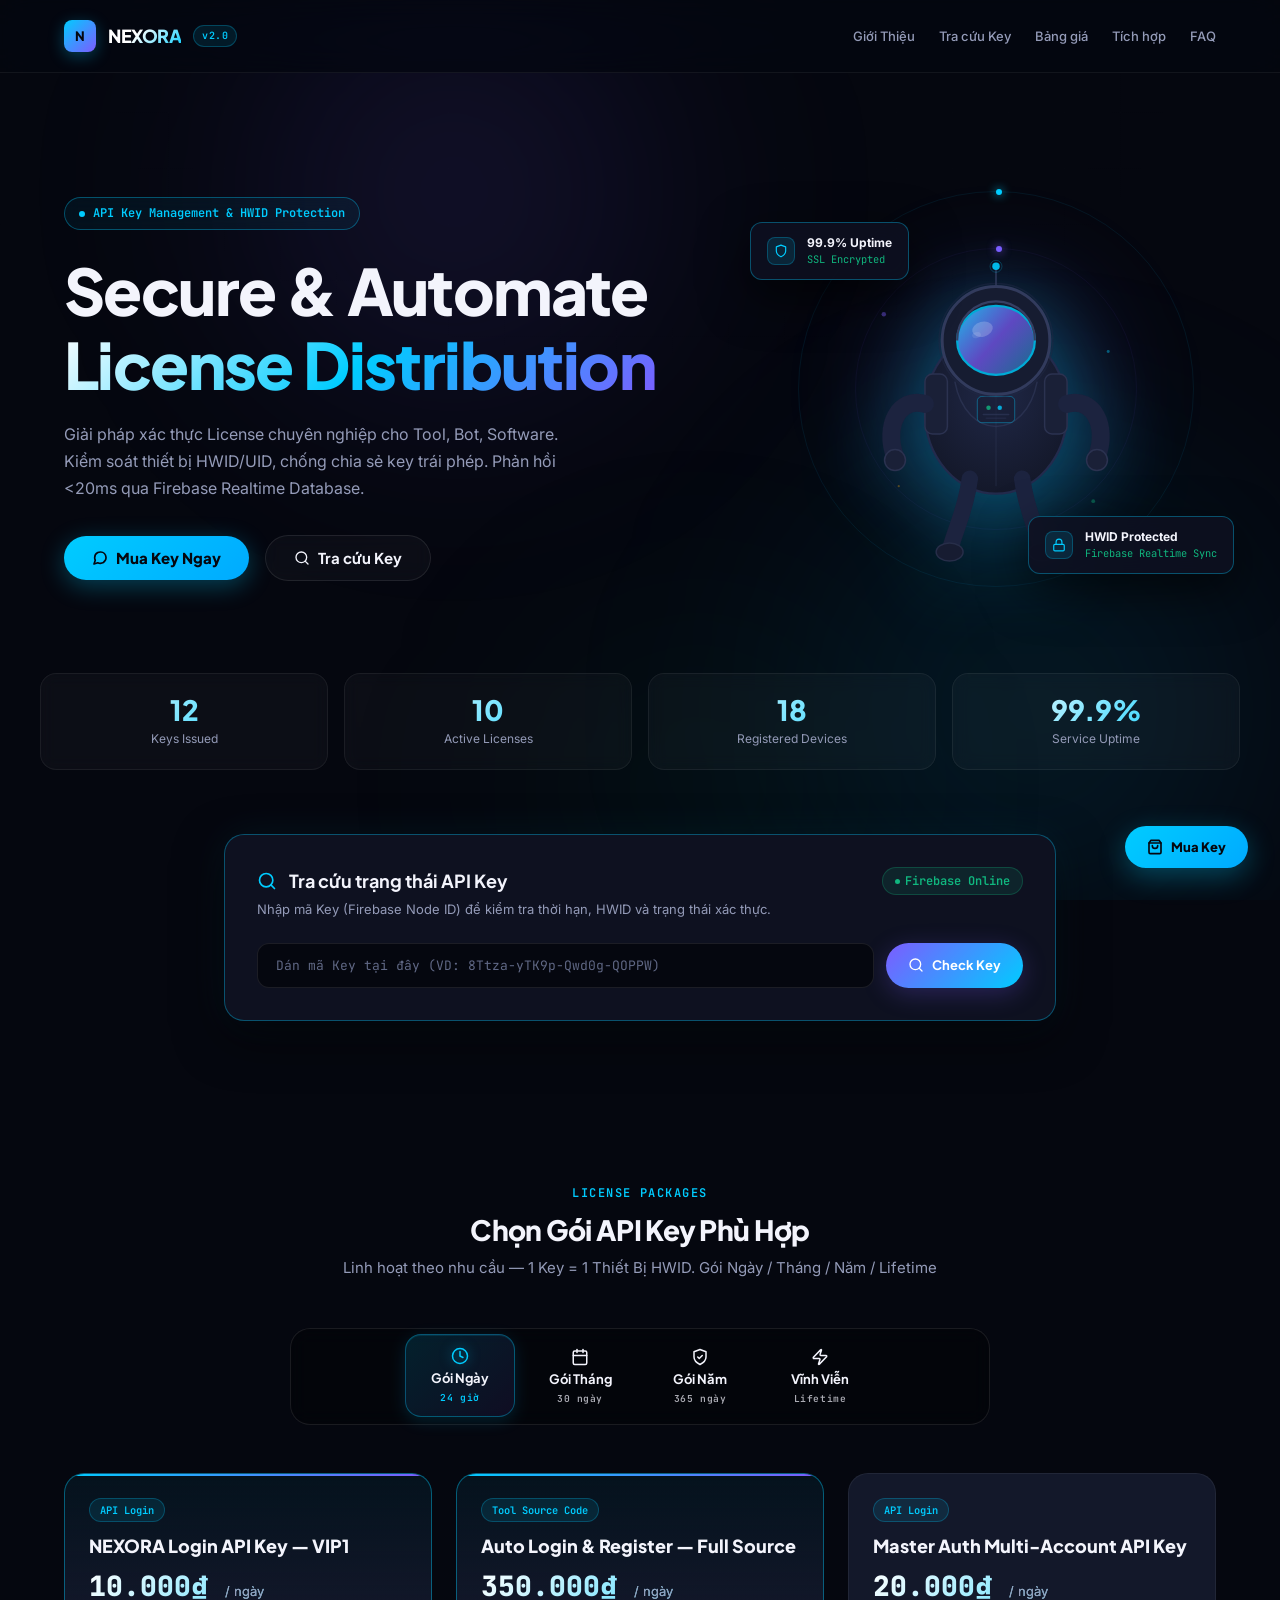
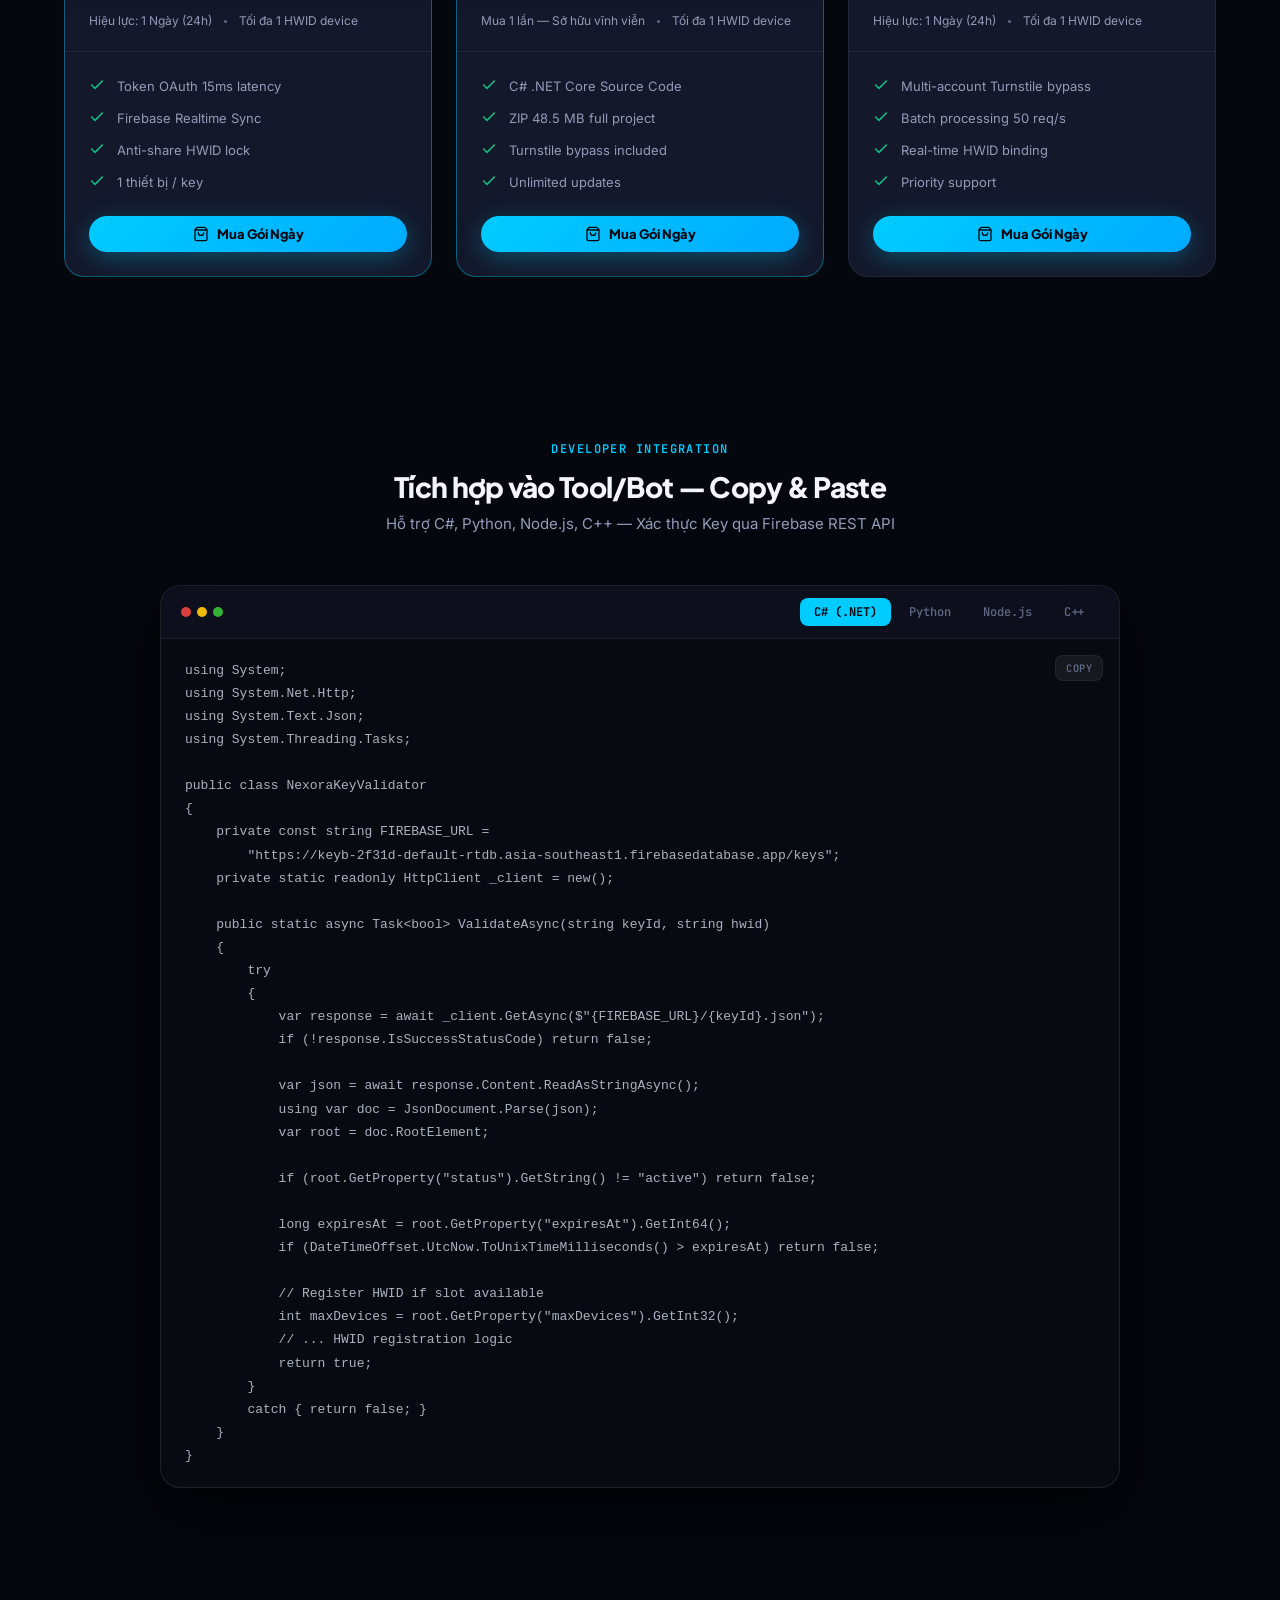
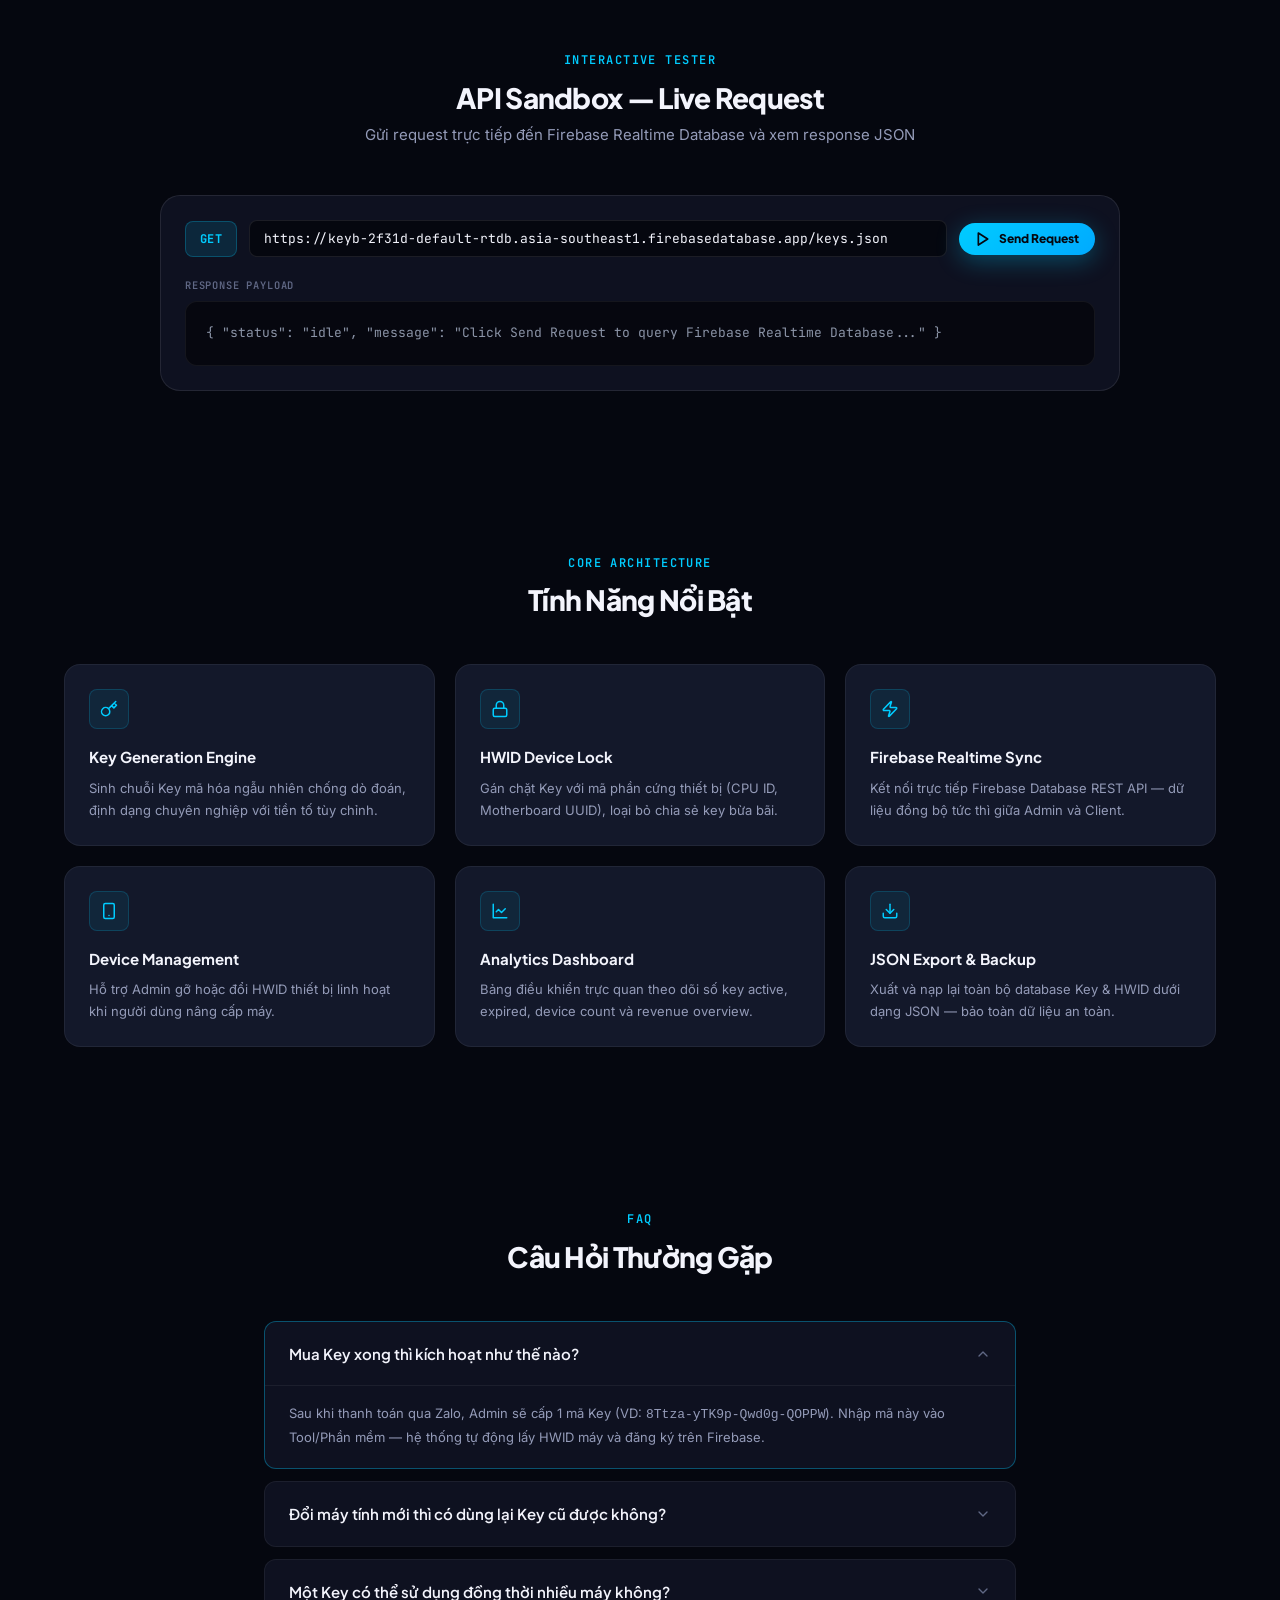
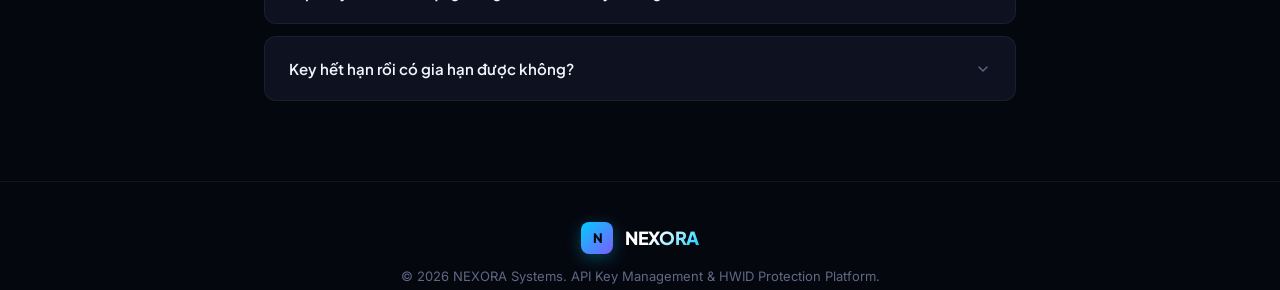
==== commit c7574bd3: "Update index.html" ====
--- a/shop/index.html
+++ b/shop/index.html
@@ -4,7 +4,7 @@
 <head>
   <meta charset="UTF-8">
   <meta name="viewport" content="width=device-width, initial-scale=1.0">
-  <title>NEXORA KEY — API Key Management & HWID Protection Platform</title>
+  <title>API Key Management & HWID Protection Platform</title>
   <meta name="description"
     content="Nền tảng quản lý API Key chuyên nghiệp. Xác thực License, bảo vệ HWID theo thiết bị, tốc độ phản hồi siêu nhanh cho Tool, Bot & Software.">
   <link rel="preconnect" href="https://fonts.googleapis.com">
@@ -775,4 +775,4 @@
   <script src="js/shop.js?v=9"></script>
 </body>
 
-</html>+</html>
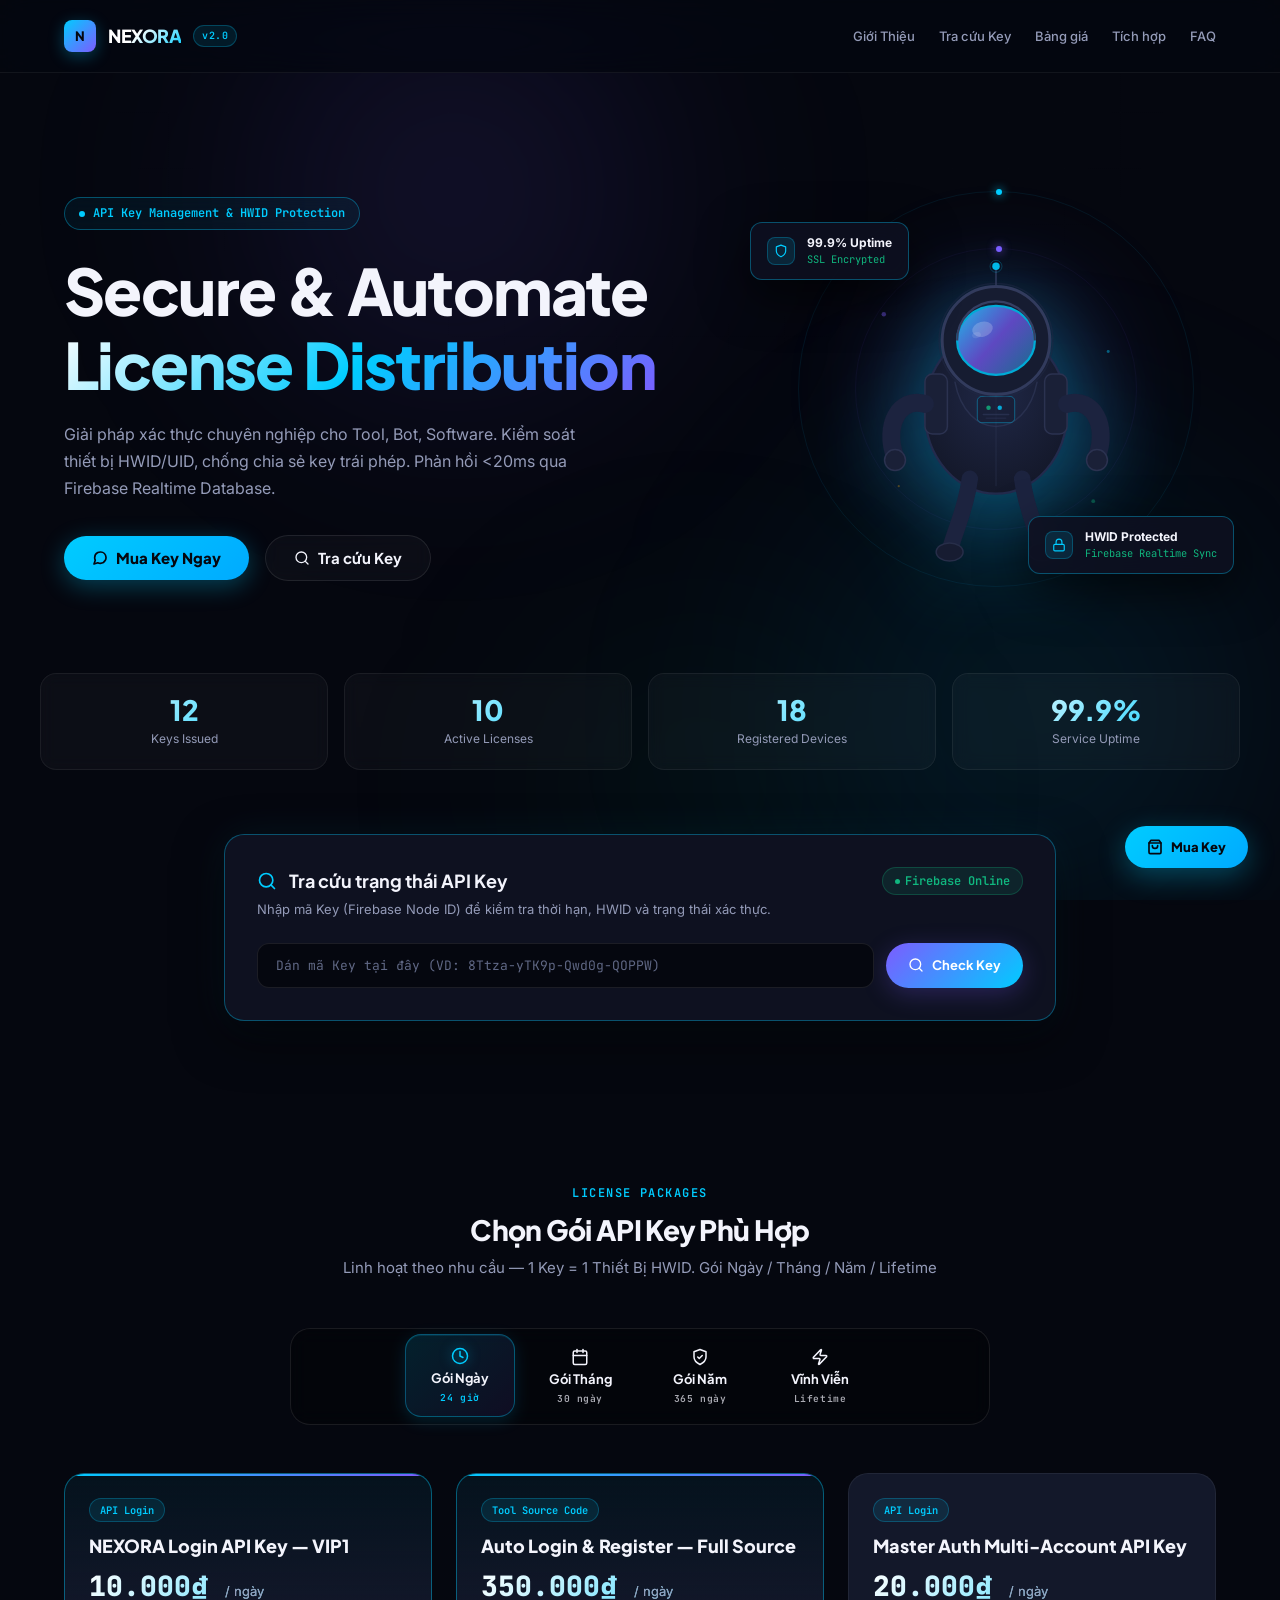
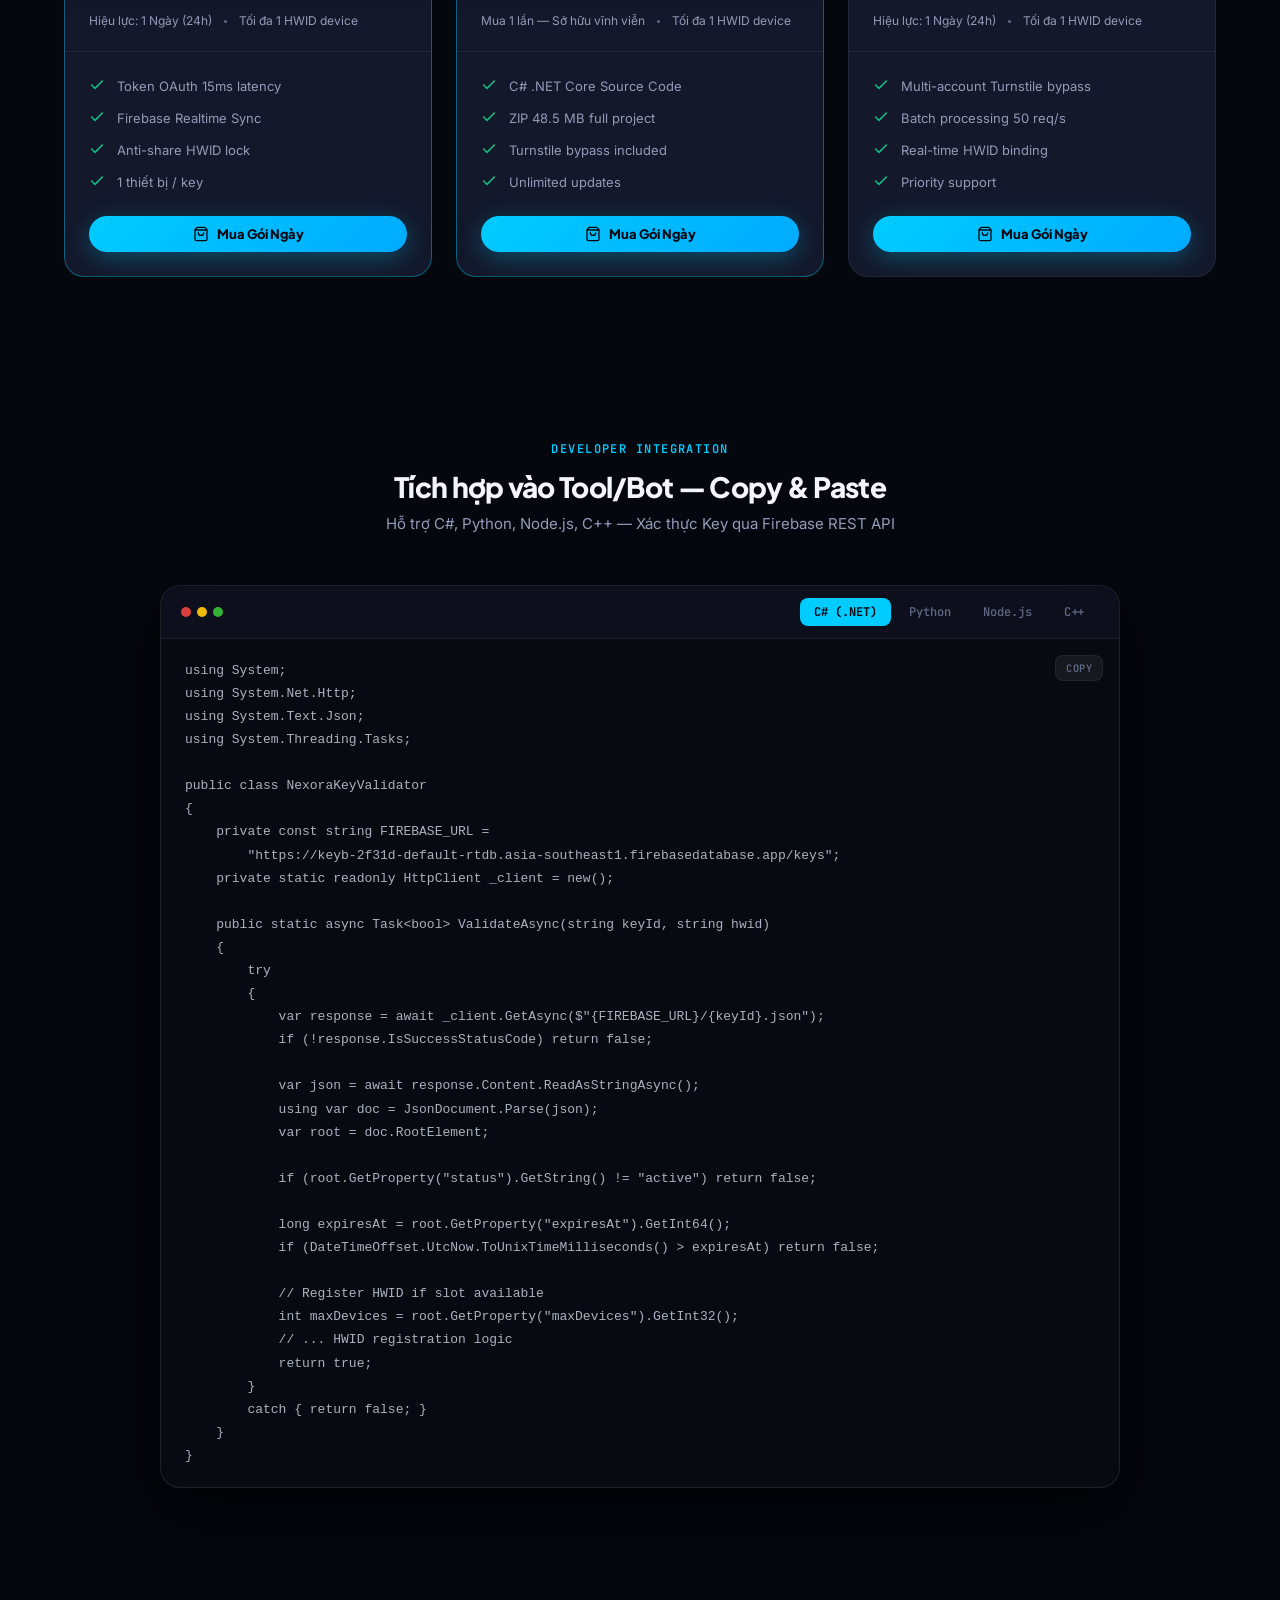
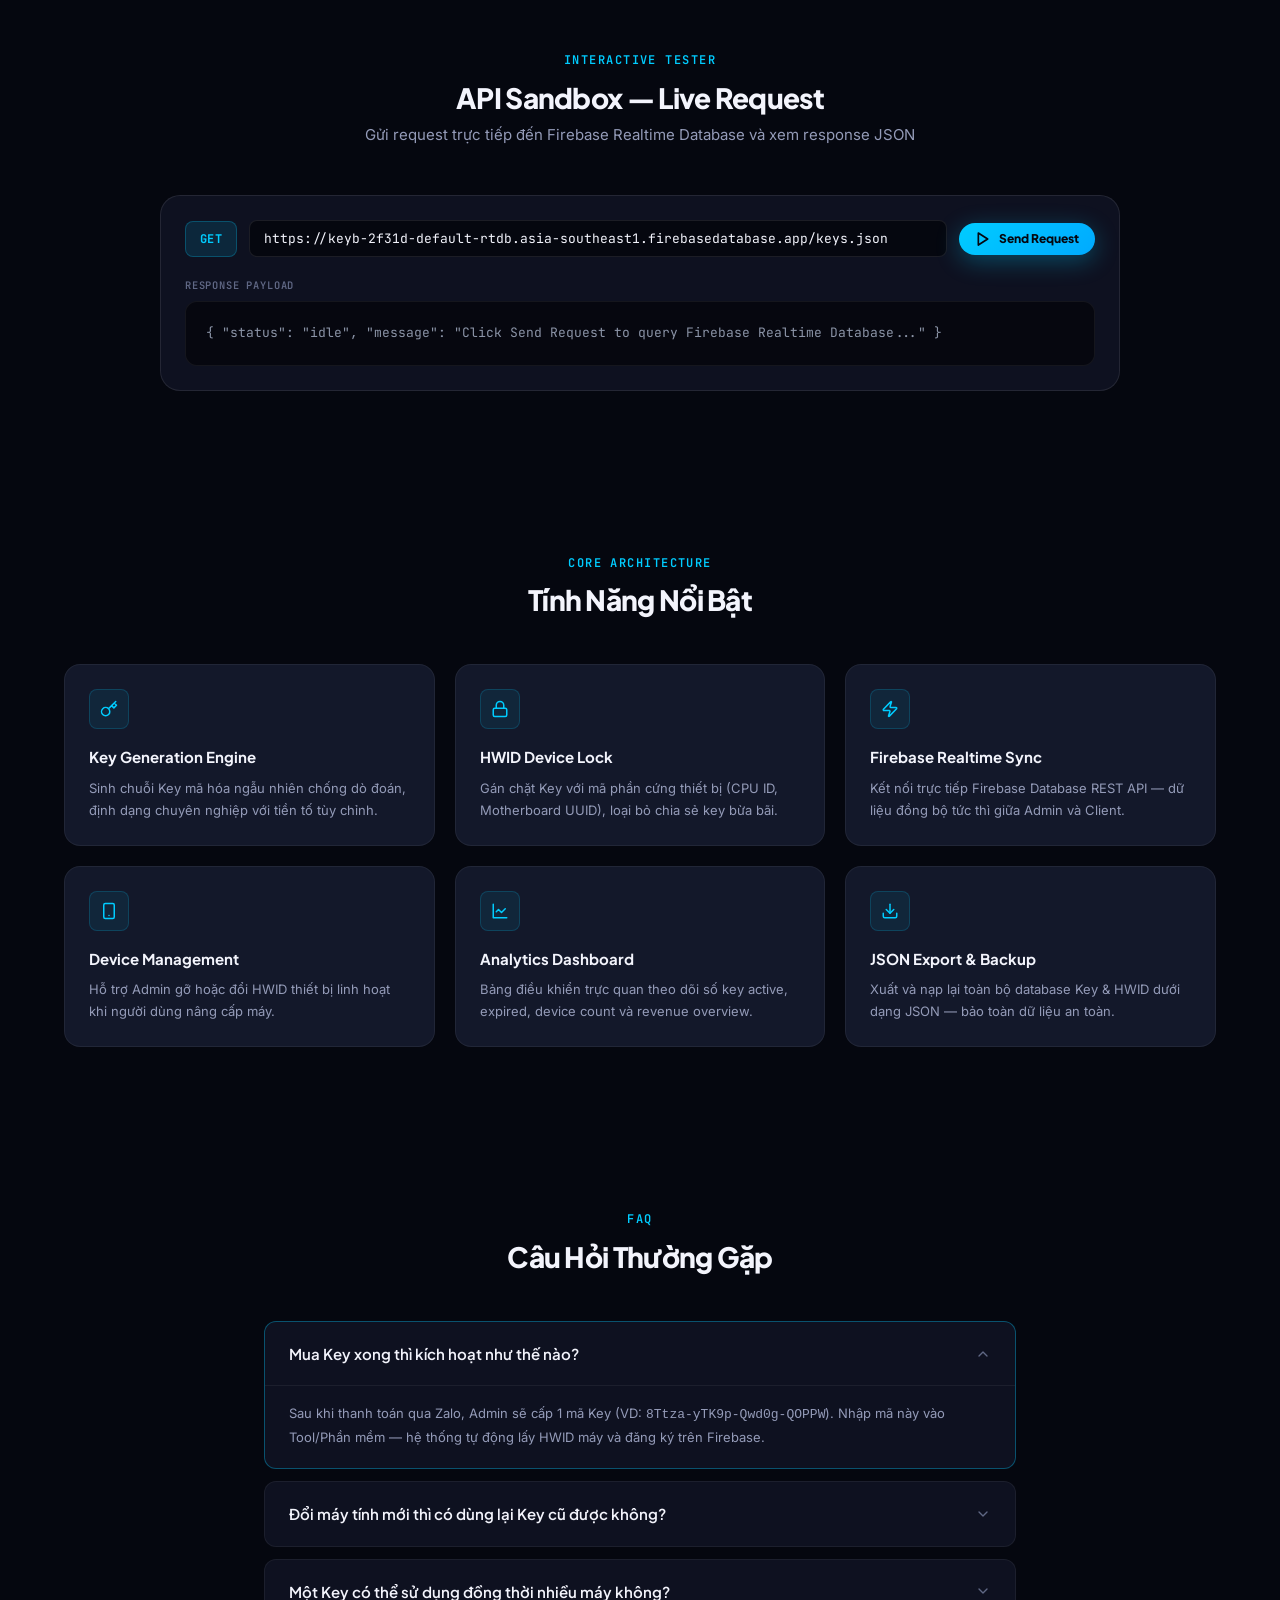
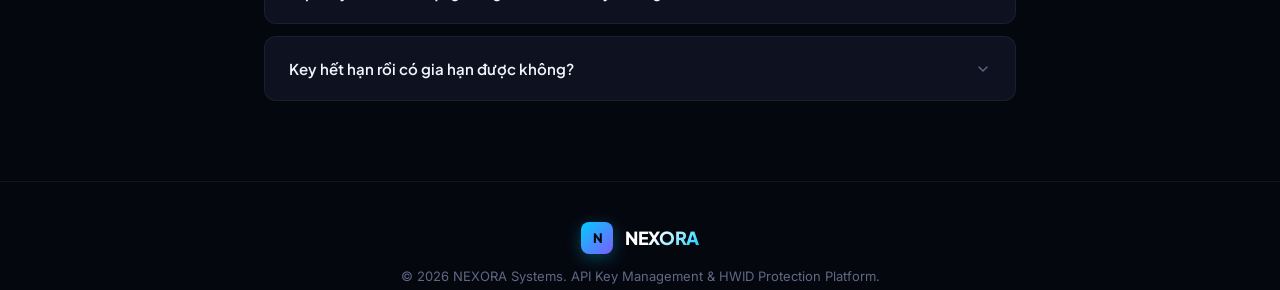
==== commit 977ebe90: "Update index.html" ====
--- a/shop/index.html
+++ b/shop/index.html
@@ -58,7 +58,7 @@
         </h1>
 
         <p class="hero__description">
-          Giải pháp xác thực License chuyên nghiệp cho Tool, Bot, Software. Kiểm soát thiết bị HWID/UID, chống chia sẻ
+          Giải pháp xác thực chuyên nghiệp cho Tool, Bot, Software. Kiểm soát thiết bị HWID/UID, chống chia sẻ
           key trái phép. Phản hồi &lt;20ms qua Firebase Realtime Database.
         </p>
 
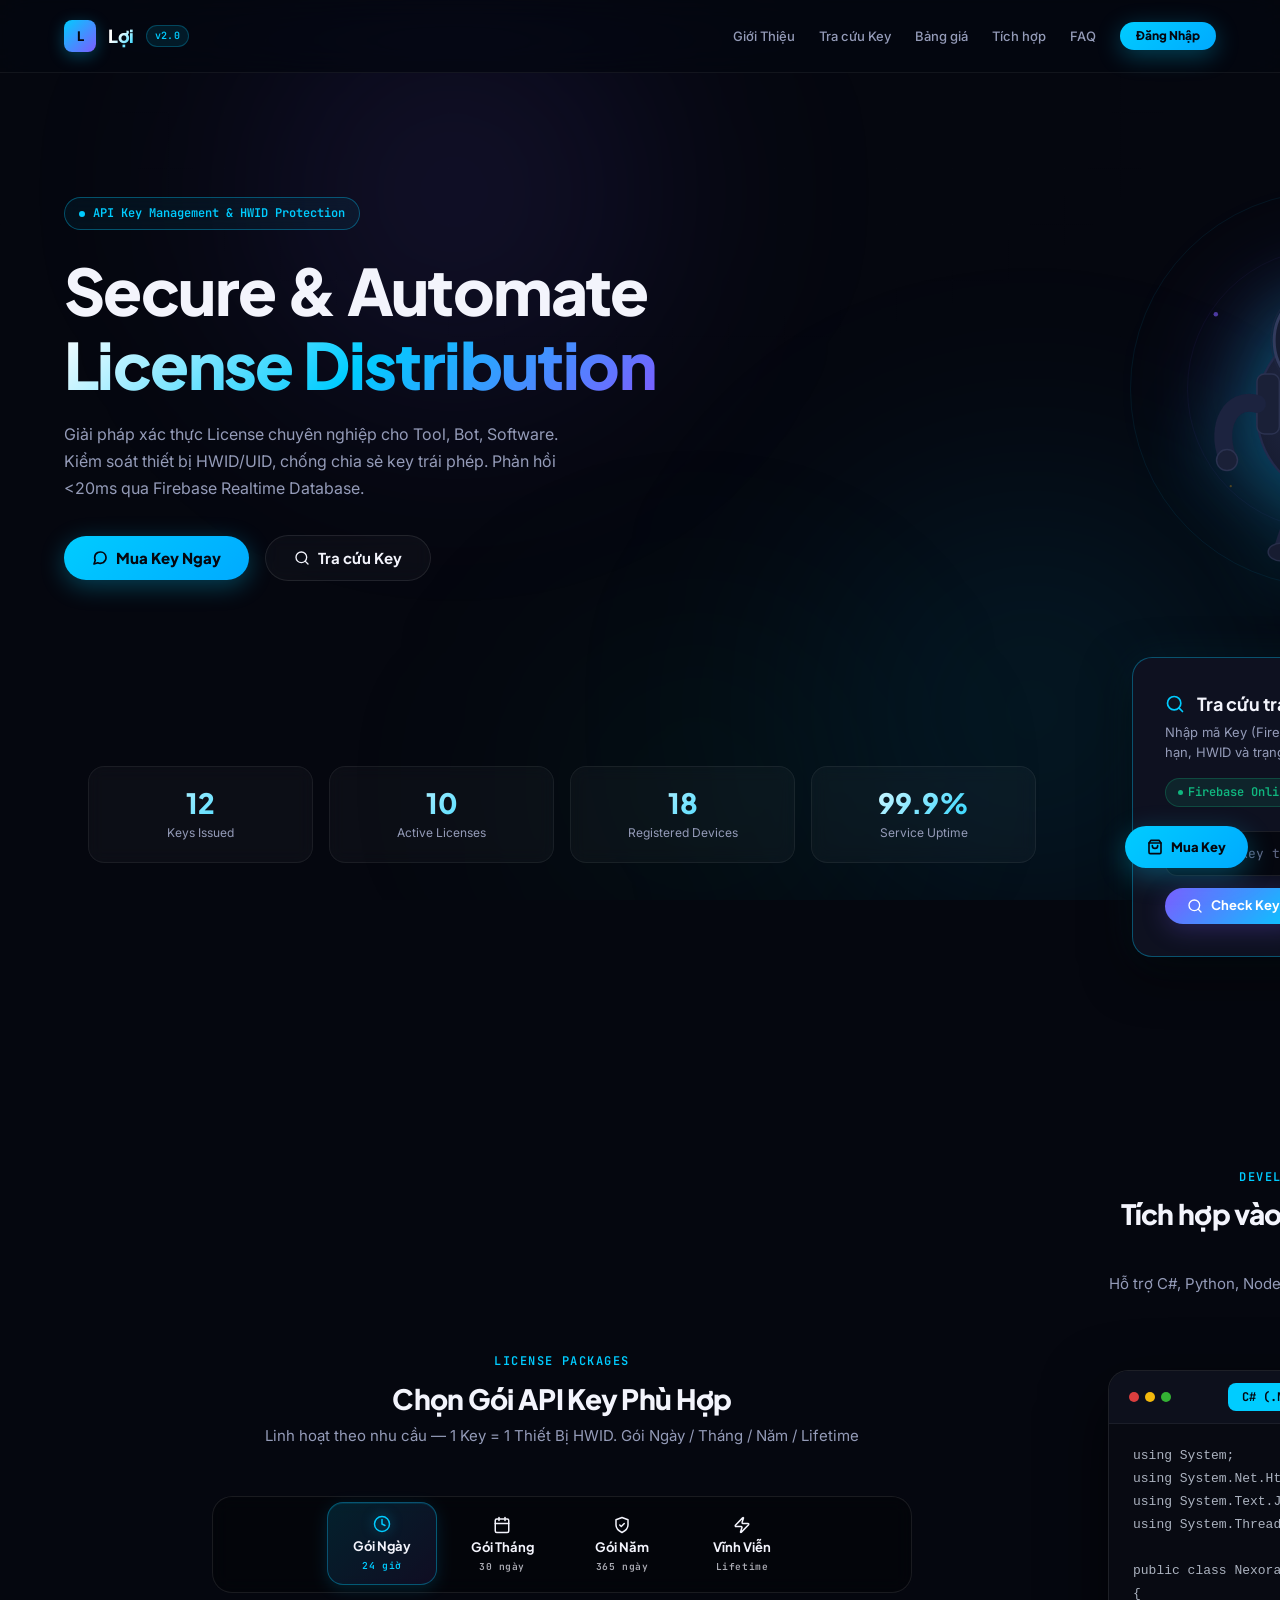
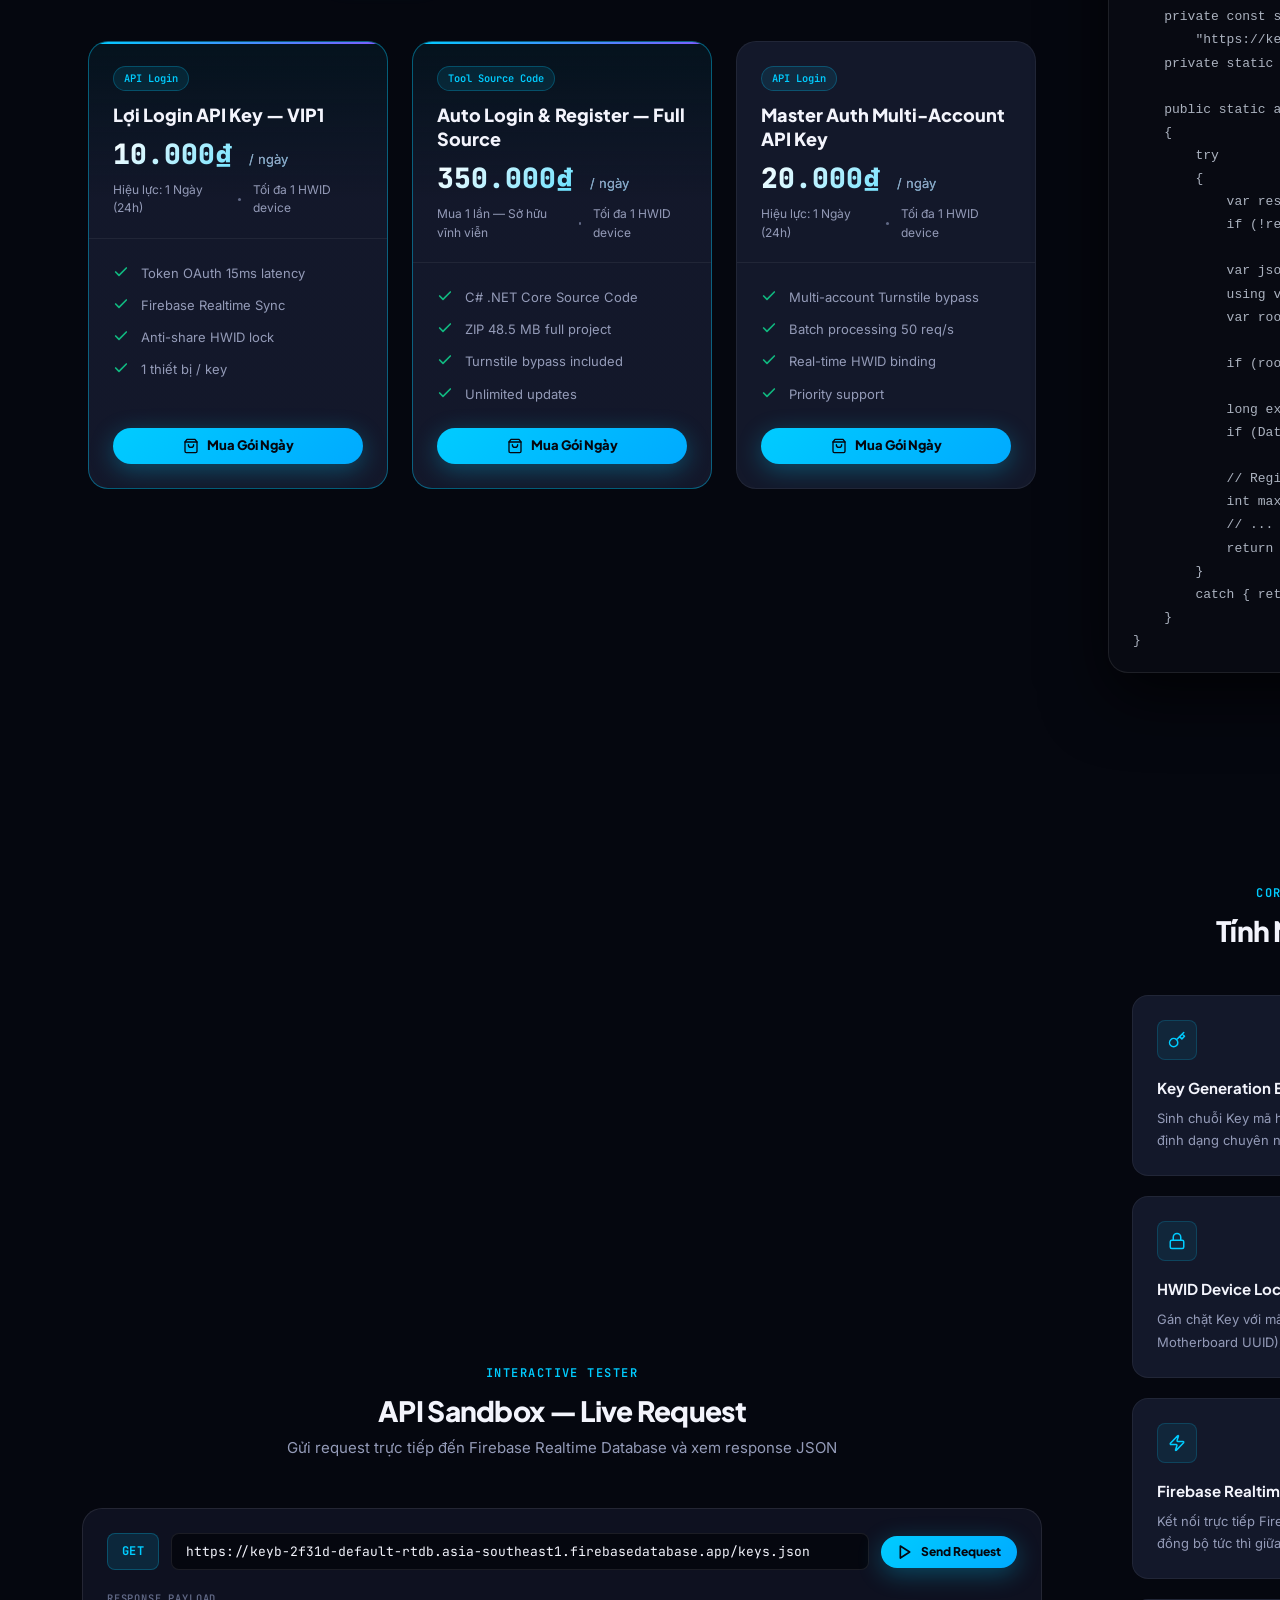
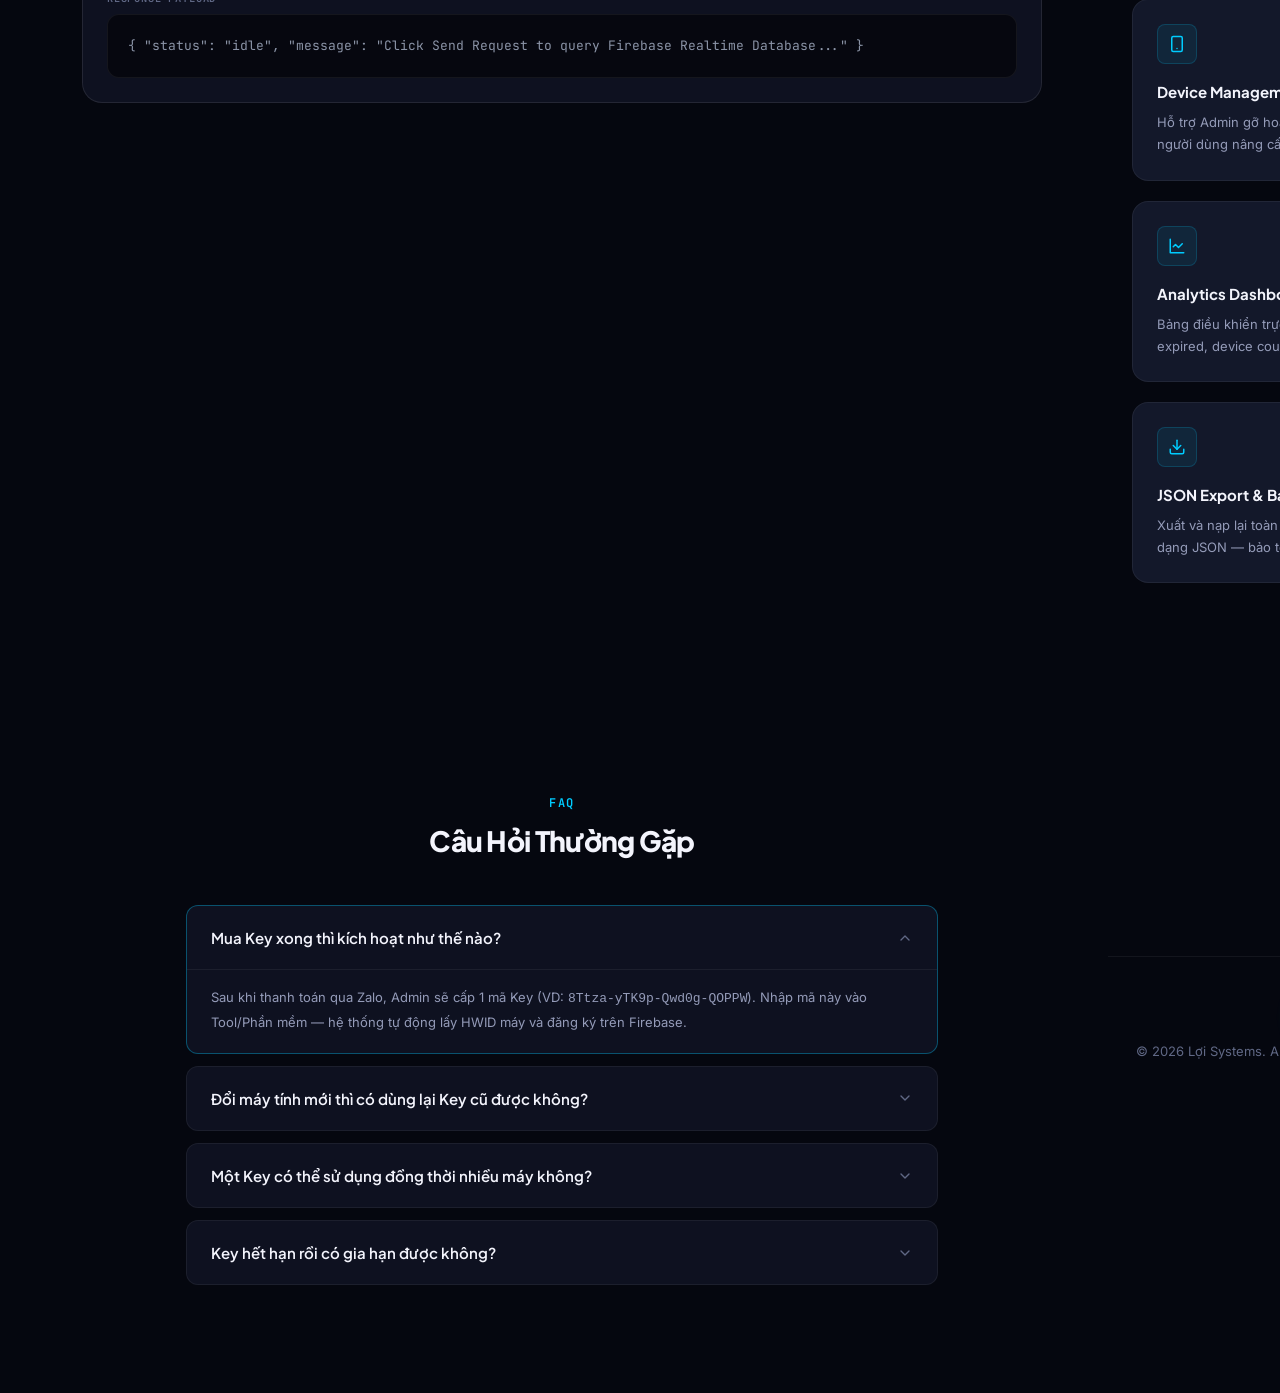
==== commit 38cf2b1c: "Add files via upload" ====
--- a/shop/index.html
+++ b/shop/index.html
@@ -4,7 +4,7 @@
 <head>
   <meta charset="UTF-8">
   <meta name="viewport" content="width=device-width, initial-scale=1.0">
-  <title>API Key Management & HWID Protection Platform</title>
+  <title>Lợi — API Key Management & HWID Protection Platform</title>
   <meta name="description"
     content="Nền tảng quản lý API Key chuyên nghiệp. Xác thực License, bảo vệ HWID theo thiết bị, tốc độ phản hồi siêu nhanh cho Tool, Bot & Software.">
   <link rel="preconnect" href="https://fonts.googleapis.com">
@@ -12,12 +12,12 @@
   <link
     href="https://fonts.googleapis.com/css2?family=Inter:ital,opsz,wght@0,14..32,300;0,14..32,400;0,14..32,500;0,14..32,600;0,14..32,700;0,14..32,800&family=JetBrains+Mono:wght@400;500;600;700&family=Plus+Jakarta+Sans:ital,wght@0,500;0,600;0,700;0,800&display=swap"
     rel="stylesheet">
-  <link rel="stylesheet" href="css/style.css?v=9">
+  <link rel="stylesheet" href="css/style.css?v=10">
 </head>
 
 <body>
 
-  <!-- Background Ambient Light System -->
+  
   <div class="bg-ambient">
     <div class="bg-ambient__orb bg-ambient__orb--violet"></div>
     <div class="bg-ambient__orb bg-ambient__orb--cyan"></div>
@@ -25,12 +25,12 @@
   </div>
   <div class="bg-grid"></div>
 
-  <!-- ====== SITE HEADER ====== -->
+ 
   <header class="site-header">
     <div class="site-header__inner">
       <a href="index.html" class="logo">
-        <span class="logo__mark">N</span>
-        <span class="logo__wordmark">NEXORA</span>
+        <span class="logo__mark">L</span>
+        <span class="logo__wordmark">Lợi</span>
         <span class="logo__badge">v2.0</span>
       </a>
       <nav class="header-nav">
@@ -39,6 +39,7 @@
         <a href="#pricing" class="header-nav__link">Bảng giá</a>
         <a href="#integration" class="header-nav__link">Tích hợp</a>
         <a href="#faq" class="header-nav__link">FAQ</a>
+        <div id="headerUser" class="header-user"></div>
       </nav>
     </div>
   </header>
@@ -58,7 +59,7 @@
         </h1>
 
         <p class="hero__description">
-          Giải pháp xác thực chuyên nghiệp cho Tool, Bot, Software. Kiểm soát thiết bị HWID/UID, chống chia sẻ
+          Giải pháp xác thực License chuyên nghiệp cho Tool, Bot, Software. Kiểm soát thiết bị HWID/UID, chống chia sẻ
           key trái phép. Phản hồi &lt;20ms qua Firebase Realtime Database.
         </p>
 
@@ -82,122 +83,75 @@
         </div>
       </div>
 
-      <!-- 3D Astronaut Illustration -->
+      <!-- 3D Astronaut Illustration (SVG) -->
       <div class="hero__astronaut">
         <div class="astronaut__ambient"></div>
         <div class="astronaut__orbit"></div>
         <div class="astronaut__orbit astronaut__orbit--inner"></div>
 
         <svg class="astronaut__figure" viewBox="0 0 500 500" fill="none" xmlns="http://www.w3.org/2000/svg">
+          <defs>
+            <radialGradient id="suitGrad" cx="0.5" cy="0.4" r="0.6">
+              <stop offset="0%" stop-color="hsl(228,36%,22%)" />
+              <stop offset="100%" stop-color="hsl(228,36%,14%)" />
+            </radialGradient>
+            <linearGradient id="visorGrad" x1="198" y1="140" x2="302" y2="230" gradientUnits="userSpaceOnUse">
+              <stop offset="0%" stop-color="#7fd3ff" stop-opacity="0.9"/>
+              <stop offset="100%" stop-color="#2b9fff" stop-opacity="0.6"/>
+            </linearGradient>
+          </defs>
+
           <!-- Body suit -->
-          <ellipse cx="250" cy="280" rx="95" ry="110" fill="url(#suitGrad)" stroke="hsl(228,38%,22%)"
-            stroke-width="3" />
+          <ellipse cx="250" cy="280" rx="95" ry="110" fill="url(#suitGrad)" stroke="hsl(228,38%,22%)" stroke-width="3" />
           <!-- Suit detail lines -->
-          <path d="M195 240 C210 320, 290 320, 305 240" stroke="hsl(228,30%,28%)" stroke-width="2" fill="none"
-            opacity="0.6" />
+          <path d="M195 240 C210 320, 290 320, 305 240" stroke="hsl(228,30%,28%)" stroke-width="2" fill="none" opacity="0.6" />
           <line x1="250" y1="200" x2="250" y2="380" stroke="hsl(228,30%,28%)" stroke-width="1.5" opacity="0.4" />
           <!-- Suit chest panel -->
-          <rect x="225" y="260" width="50" height="35" rx="6" fill="hsl(228,36%,14%)" stroke="hsl(192,100%,50%)"
-            stroke-width="1" opacity="0.5" />
+          <rect x="225" y="260" width="50" height="35" rx="6" fill="hsl(228,36%,14%)" stroke="hsl(192,100%,50%)" stroke-width="1" opacity="0.5" />
           <circle cx="240" cy="275" r="3" fill="hsl(160,84%,39%)" opacity="0.8" />
           <circle cx="255" cy="275" r="3" fill="hsl(192,100%,50%)" opacity="0.8" />
           <rect x="232" y="283" width="36" height="2" rx="1" fill="hsl(228,30%,30%)" opacity="0.5" />
           <rect x="236" y="288" width="28" height="2" rx="1" fill="hsl(228,30%,30%)" opacity="0.3" />
           <!-- Backpack -->
-          <rect x="155" y="230" width="30" height="80" rx="10" fill="hsl(228,36%,16%)" stroke="hsl(228,30%,24%)"
-            stroke-width="2" />
-          <rect x="315" y="230" width="30" height="80" rx="10" fill="hsl(228,36%,16%)" stroke="hsl(228,30%,24%)"
-            stroke-width="2" />
+          <rect x="155" y="230" width="30" height="80" rx="10" fill="hsl(228,36%,16%)" stroke="hsl(228,30%,24%)" stroke-width="2" />
+          <rect x="315" y="230" width="30" height="80" rx="10" fill="hsl(228,36%,16%)" stroke="hsl(228,30%,24%)" stroke-width="2" />
           <!-- Helmet -->
           <circle cx="250" cy="185" r="72" fill="hsl(228,38%,14%)" stroke="hsl(228,30%,28%)" stroke-width="4" />
           <circle cx="250" cy="185" r="76" fill="none" stroke="hsl(228,36%,20%)" stroke-width="2" opacity="0.5" />
           <!-- Visor -->
-          <ellipse cx="250" cy="185" rx="52" ry="46" fill="url(#visorGrad)" stroke="hsl(192,100%,42%)"
-            stroke-width="3" />
+          <ellipse cx="250" cy="185" rx="52" ry="46" fill="url(#visorGrad)" stroke="hsl(192,100%,42%)" stroke-width="3" />
           <!-- Visor reflections -->
           <ellipse cx="232" cy="170" rx="14" ry="10" fill="hsla(0,0%,100%,0.2)" transform="rotate(-15 232 170)" />
           <ellipse cx="224" cy="178" rx="6" ry="4" fill="hsla(0,0%,100%,0.1)" transform="rotate(-15 224 178)" />
           <!-- Helmet rim -->
           <path d="M198 185 A52 52 0 0 1 302 185" fill="none" stroke="hsl(228,30%,30%)" stroke-width="3" />
           <!-- Arms -->
-          <path d="M155 270 C120 260, 100 300, 115 340" stroke="hsl(228,38%,18%)" stroke-width="24"
-            stroke-linecap="round" fill="none" />
-          <path d="M345 270 C380 260, 400 300, 385 340" stroke="hsl(228,38%,18%)" stroke-width="24"
-            stroke-linecap="round" fill="none" />
+          <path d="M155 270 C120 260, 100 300, 115 340" stroke="hsl(228,38%,18%)" stroke-width="24" stroke-linecap="round" fill="none" />
+          <path d="M345 270 C380 260, 400 300, 385 340" stroke="hsl(228,38%,18%)" stroke-width="24" stroke-linecap="round" fill="none" />
           <!-- Gloves -->
           <circle cx="115" cy="345" r="14" fill="hsl(228,36%,16%)" stroke="hsl(228,30%,24%)" stroke-width="2" />
           <circle cx="385" cy="345" r="14" fill="hsl(228,36%,16%)" stroke="hsl(228,30%,24%)" stroke-width="2" />
           <!-- Legs -->
-          <path d="M215 370 C210 410, 195 440, 190 460" stroke="hsl(228,38%,18%)" stroke-width="22"
-            stroke-linecap="round" fill="none" />
-          <path d="M285 370 C290 410, 305 440, 310 460" stroke="hsl(228,38%,18%)" stroke-width="22"
-            stroke-linecap="round" fill="none" />
+          <path d="M215 370 C210 410, 195 440, 190 460" stroke="hsl(228,38%,18%)" stroke-width="22" stroke-linecap="round" fill="none" />
+          <path d="M285 370 C290 410, 305 440, 310 460" stroke="hsl(228,38%,18%)" stroke-width="22" stroke-linecap="round" fill="none" />
           <!-- Boots -->
-          <ellipse cx="188" cy="468" rx="18" ry="12" fill="hsl(228,36%,14%)" stroke="hsl(228,30%,22%)"
-            stroke-width="2" />
-          <ellipse cx="312" cy="468" rx="18" ry="12" fill="hsl(228,36%,14%)" stroke="hsl(228,30%,22%)"
-            stroke-width="2" />
+          <ellipse cx="188" cy="468" rx="18" ry="12" fill="hsl(228,36%,14%)" stroke="hsl(228,30%,22%)" stroke-width="2" />
+          <ellipse cx="312" cy="468" rx="18" ry="12" fill="hsl(228,36%,14%)" stroke="hsl(228,30%,22%)" stroke-width="2" />
           <!-- Antenna -->
           <line x1="250" y1="113" x2="250" y2="90" stroke="hsl(228,30%,28%)" stroke-width="2" />
           <circle cx="250" cy="86" r="5" fill="hsl(192,100%,50%)" opacity="0.9" />
           <circle cx="250" cy="86" r="8" fill="none" stroke="hsl(192,100%,50%)" stroke-width="1" opacity="0.3" />
           <!-- Floating particles -->
-          <circle cx="100" cy="150" r="3" fill="hsl(252,100%,68%)" opacity="0.6">
-            <animate attributeName="opacity" values="0.6;0.2;0.6" dur="3s" repeatCount="indefinite" />
-          </circle>
-          <circle cx="400" cy="200" r="2" fill="hsl(192,100%,50%)" opacity="0.5">
-            <animate attributeName="opacity" values="0.5;0.15;0.5" dur="4s" repeatCount="indefinite" />
-          </circle>
+          <circle cx="100" cy="150" r="3" fill="hsl(252,100%,68%)" opacity="0.6" />
+          <circle cx="400" cy="200" r="2" fill="hsl(192,100%,50%)" opacity="0.5" />
           <circle cx="380" cy="400" r="2.5" fill="hsl(160,84%,39%)" opacity="0.4">
             <animate attributeName="opacity" values="0.4;0.1;0.4" dur="3.5s" repeatCount="indefinite" />
           </circle>
           <circle cx="120" cy="380" r="1.5" fill="hsl(38,92%,50%)" opacity="0.5">
             <animate attributeName="opacity" values="0.5;0.15;0.5" dur="2.8s" repeatCount="indefinite" />
           </circle>
-          <defs>
-            <radialGradient id="suitGrad" cx="0.5" cy="0.4" r="0.6">
-              <stop offset="0%" stop-color="hsl(228,38%,20%)" />
-              <stop offset="100%" stop-color="hsl(228,36%,12%)" />
-            </radialGradient>
-            <linearGradient id="visorGrad" x1="198" y1="140" x2="302" y2="230" gradientUnits="userSpaceOnUse">
-              <stop offset="0%" stop-color="hsl(192,100%,55%)" stop-opacity="0.9" />
-              <stop offset="50%" stop-color="hsl(252,100%,68%)" stop-opacity="0.7" />
-              <stop offset="100%" stop-color="hsl(192,80%,35%)" stop-opacity="0.8" />
-            </linearGradient>
-          </defs>
         </svg>
-
-        <!-- Floating info cards -->
-        <div class="astronaut__info-card astronaut__info-card--bottom">
-          <div class="info-card__icon">
-            <svg viewBox="0 0 24 24" fill="none" stroke="currentColor" stroke-width="2" stroke-linecap="round"
-              stroke-linejoin="round">
-              <rect width="18" height="11" x="3" y="11" rx="2" ry="2" />
-              <path d="M7 11V7a5 5 0 0 1 10 0v4" />
-            </svg>
-          </div>
-          <div>
-            <div class="info-card__label">HWID Protected</div>
-            <div class="info-card__value">Firebase Realtime Sync</div>
-          </div>
-        </div>
-
-        <div class="astronaut__info-card astronaut__info-card--top">
-          <div class="info-card__icon">
-            <svg viewBox="0 0 24 24" fill="none" stroke="currentColor" stroke-width="2" stroke-linecap="round"
-              stroke-linejoin="round">
-              <path d="M12 22s8-4 8-10V5l-8-3-8 3v7c0 6 8 10 8 10z" />
-            </svg>
-          </div>
-          <div>
-            <div class="info-card__label">99.9% Uptime</div>
-            <div class="info-card__value">SSL Encrypted</div>
-          </div>
-        </div>
-      </div>
-    </div>
-  </section>
-
+      </div>
   <!-- ====== STATS BAR ====== -->
   <div class="stats-bar">
     <div class="stats-bar__grid">
@@ -709,11 +663,11 @@
   <footer class="site-footer">
     <div style="margin-bottom: 12px;">
       <a href="index.html" class="logo" style="justify-content:center;display:inline-flex;">
-        <span class="logo__mark">N</span>
-        <span class="logo__wordmark">NEXORA</span>
+        <span class="logo__mark">L</span>
+        <span class="logo__wordmark">Lợi</span>
       </a>
     </div>
-    <p class="site-footer__text">&copy; <span id="year"></span> NEXORA Systems. API Key Management & HWID Protection
+    <p class="site-footer__text">&copy; <span id="year"></span> Lợi Systems. API Key Management & HWID Protection
       Platform.</p>
   </footer>
 
@@ -772,7 +726,7 @@
 
   <div class="toast" id="toast"></div>
 
-  <script src="js/shop.js?v=9"></script>
+  <script src="js/shop.js?v=10"></script>
 </body>
 
-</html>
+</html>
--- a/shop/css/style.css
+++ b/shop/css/style.css
@@ -424,6 +424,51 @@
   gap: var(--space-6);
 }
 
+.header-user {
+  display: flex;
+  align-items: center;
+}
+
+.header-user__badge {
+  display: inline-flex;
+  align-items: center;
+  gap: 10px;
+  padding: 8px 12px;
+  border-radius: 999px;
+  background: hsla(0, 0%, 100%, 0.08);
+  border: 1px solid hsla(192, 100%, 50%, 0.16);
+  color: var(--color-text-primary);
+}
+
+.header-user__name {
+  font-size: var(--text-sm);
+  font-weight: 700;
+  color: var(--color-text-primary);
+}
+
+.header-user__logout {
+  display: inline-flex;
+  align-items: center;
+  justify-content: center;
+  width: 32px;
+  height: 32px;
+  border: none;
+  border-radius: 50%;
+  background: hsla(0, 0%, 100%, 0.08);
+  color: var(--color-text-primary);
+  cursor: pointer;
+  transition: background var(--duration-normal) ease;
+}
+
+.header-user__logout:hover {
+  background: hsla(0, 0%, 100%, 0.18);
+}
+
+.header-user__logout svg {
+  width: 16px;
+  height: 16px;
+}
+
 .header-nav__link {
   font-size: var(--text-sm);
   font-weight: 500;
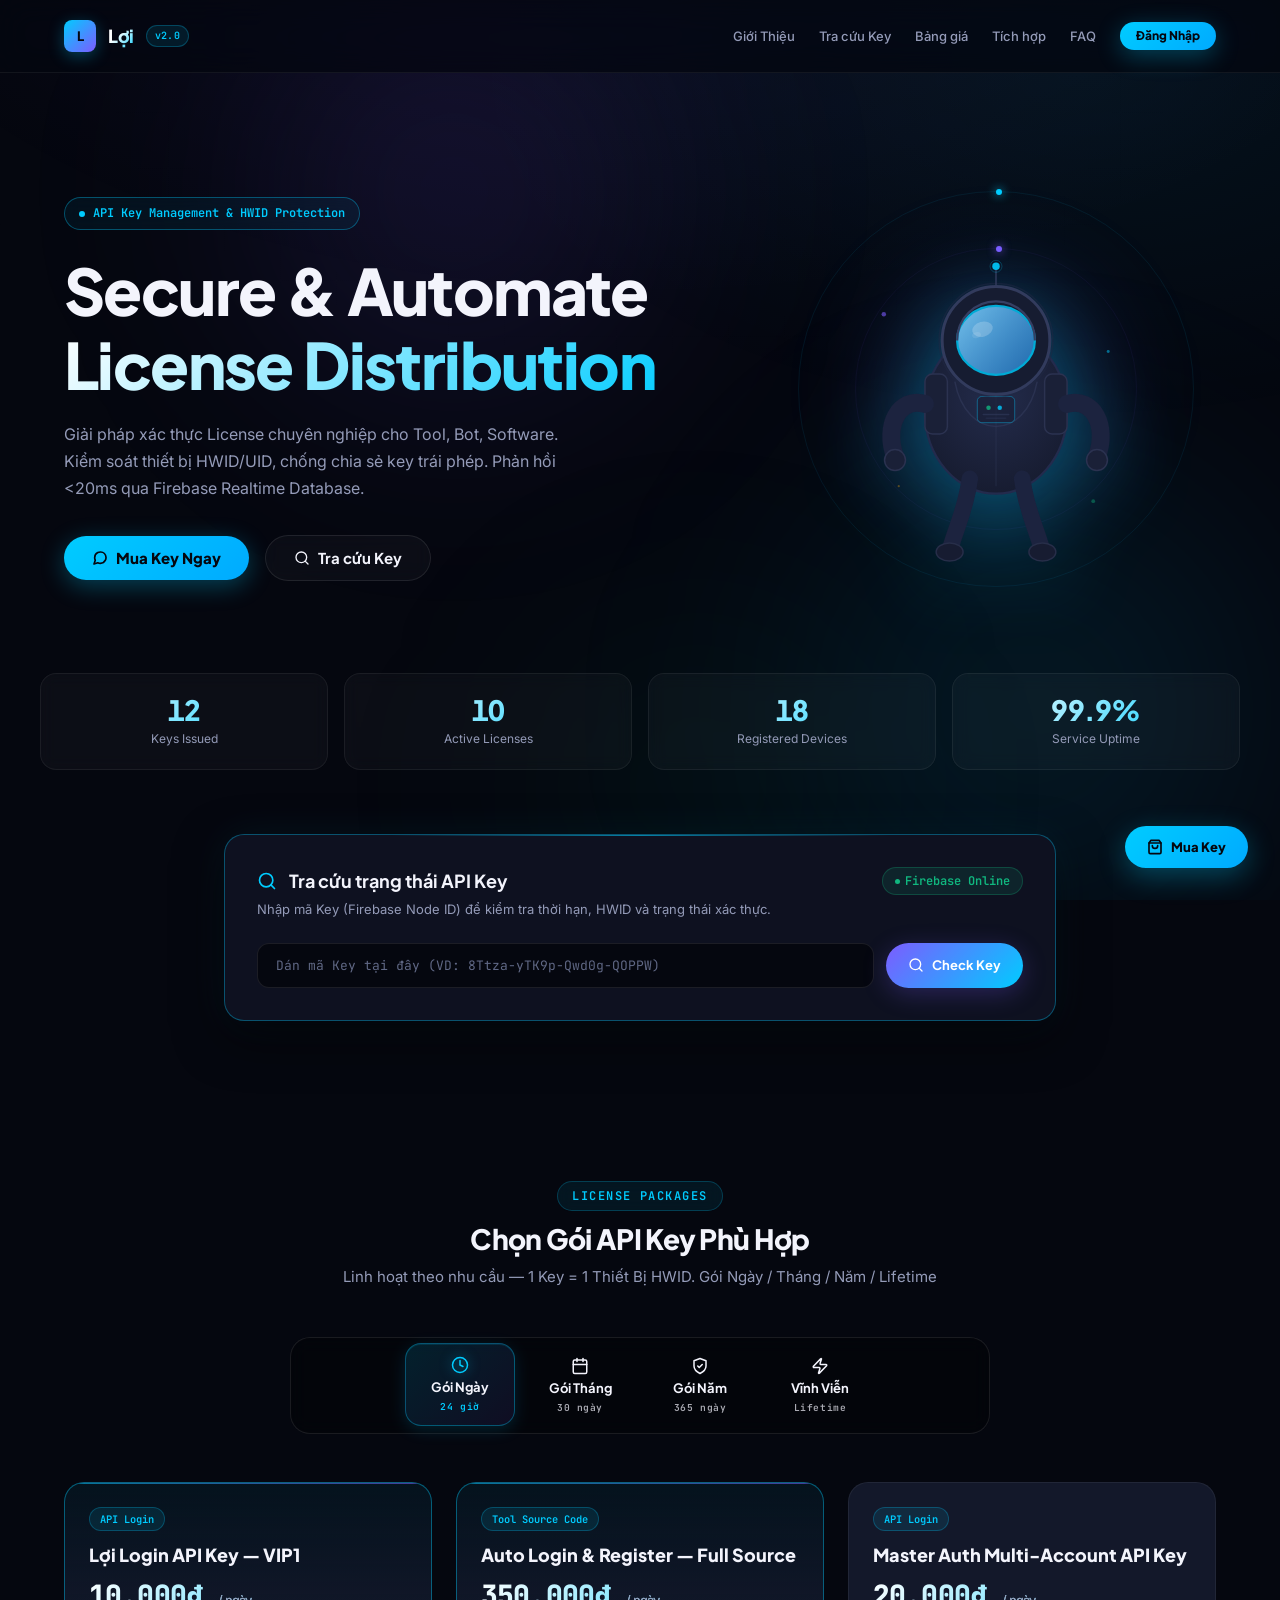
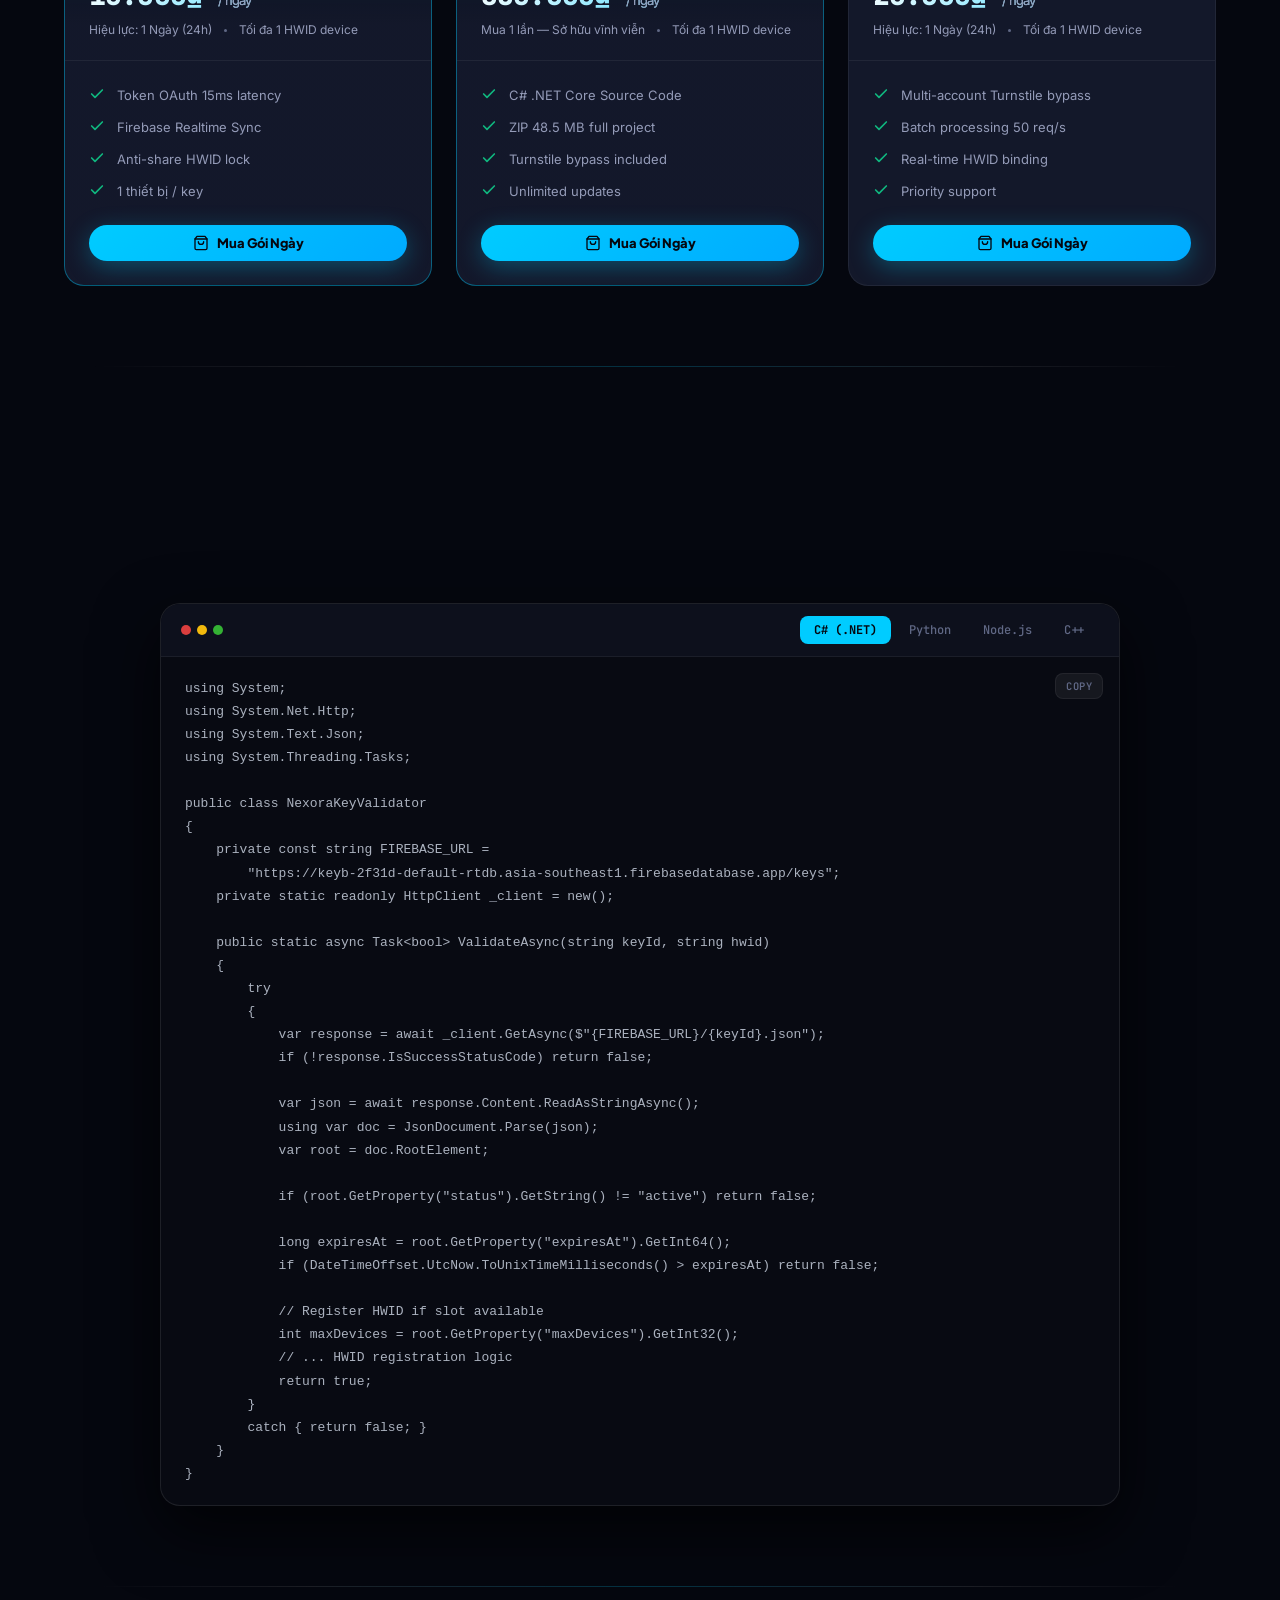
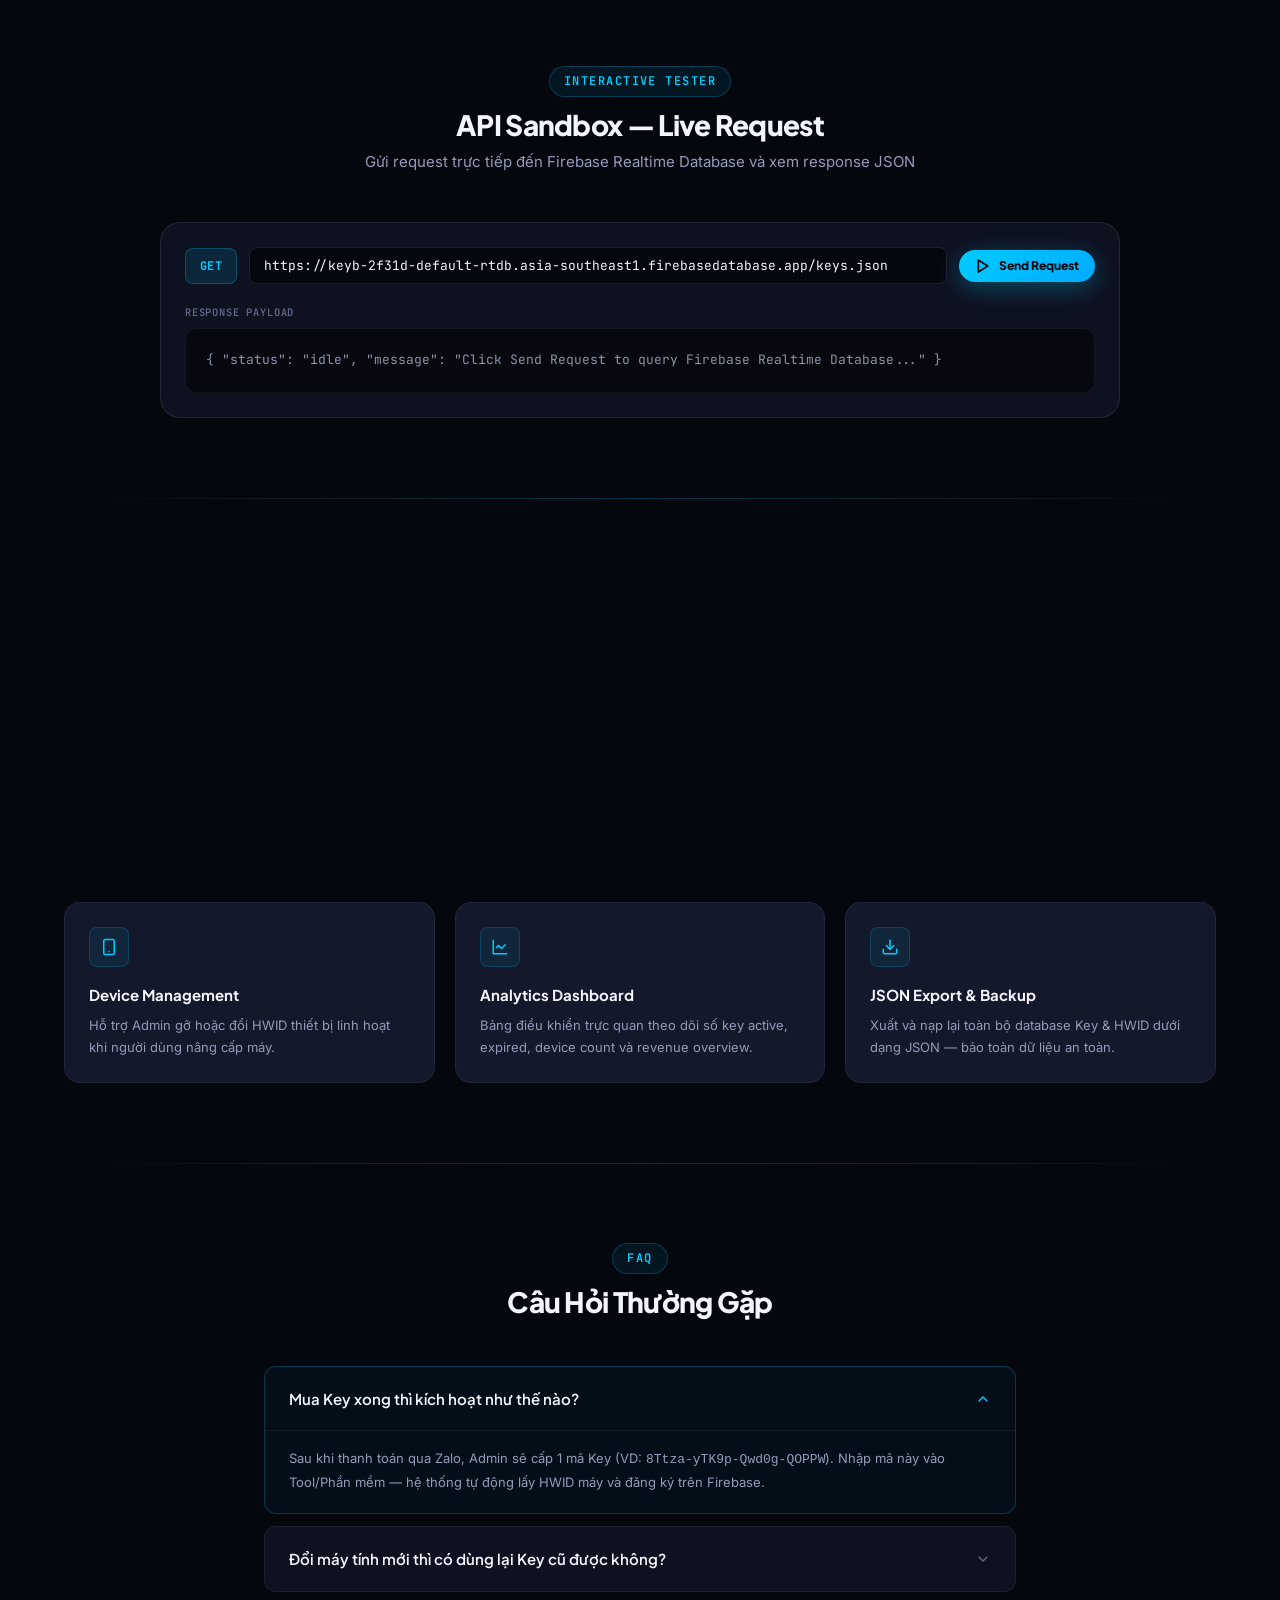
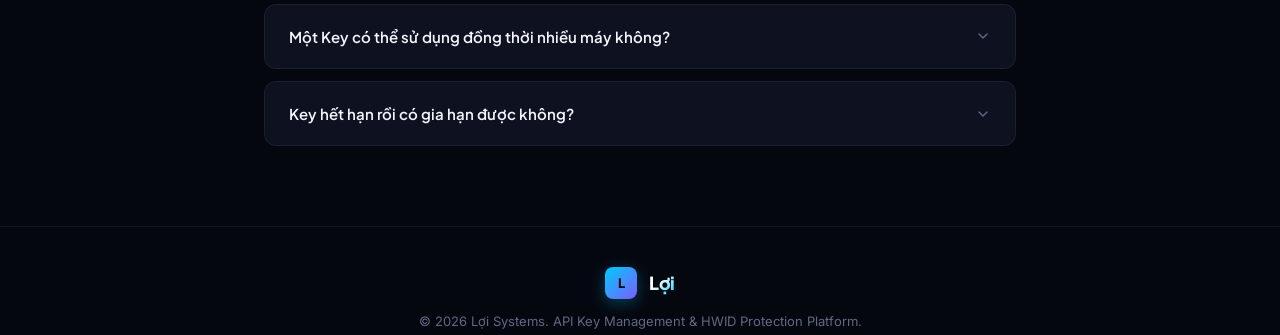
==== commit b54fb5bb: "Add files via upload" ====
--- a/shop/index.html
+++ b/shop/index.html
@@ -12,7 +12,8 @@
   <link
     href="https://fonts.googleapis.com/css2?family=Inter:ital,opsz,wght@0,14..32,300;0,14..32,400;0,14..32,500;0,14..32,600;0,14..32,700;0,14..32,800&family=JetBrains+Mono:wght@400;500;600;700&family=Plus+Jakarta+Sans:ital,wght@0,500;0,600;0,700;0,800&display=swap"
     rel="stylesheet">
-  <link rel="stylesheet" href="css/style.css?v=10">
+  <link rel="stylesheet" href="css/style.css?v=11">
+  <link rel="stylesheet" href="css/polish.css?v=1">
 </head>
 
 <body>
@@ -152,7 +153,10 @@
           </circle>
         </svg>
       </div>
+    </div>
+  </section>
   <!-- ====== STATS BAR ====== -->
+
   <div class="stats-bar">
     <div class="stats-bar__grid">
       <div class="stat-card">
@@ -253,6 +257,10 @@
       <h2 class="section__title">Chọn Gói API Key Phù Hợp</h2>
       <p class="section__subtitle">Linh hoạt theo nhu cầu — 1 Key = 1 Thiết Bị HWID. Gói Ngày / Tháng / Năm / Lifetime</p>
     </div>
+
+    <figure class="section__art">
+      <img src="https://picsum.photos/seed/nexora-pricing/1200/420" alt="Nexora license packages" loading="lazy" onerror="this.closest('figure').style.display='none'">
+    </figure>
 
     <!-- Duration Tabs -->
     <div class="duration-tabs">
@@ -726,7 +734,8 @@
 
   <div class="toast" id="toast"></div>
 
-  <script src="js/shop.js?v=10"></script>
+  <script src="js/shop.js?v=11"></script>
+  <script src="js/reveal.js?v=1"></script>
 </body>
 
 </html>
--- a/shop/css/style.css
+++ b/shop/css/style.css
@@ -344,6 +344,31 @@
   line-height: var(--leading-relaxed);
 }
 
+.section__art {
+  margin: var(--space-8) auto;
+  max-width: 1100px;
+  border-radius: 20px;
+  overflow: hidden;
+  border: 1px solid var(--color-border);
+  box-shadow: 0 20px 50px rgba(2, 6, 23, 0.45);
+}
+
+.section__art img {
+  display: block;
+  width: 100%;
+  height: clamp(180px, 26vw, 340px);
+  object-fit: cover;
+  transition: transform 600ms cubic-bezier(0.16, 1, 0.3, 1);
+}
+
+.section__art:hover img {
+  transform: scale(1.04);
+}
+
+@media (prefers-reduced-motion: reduce) {
+  .section__art:hover img { transform: none; }
+}
+
 
 /* ============================================================================
    5. SITE HEADER & NAVIGATION
--- a/shop/css/polish.css
+++ b/shop/css/polish.css
@@ -0,0 +1,503 @@
+/* ============================================================================
+   NEXORA KEY — Polish Layer
+   Version: 1.0.0
+
+   Lop tinh chinh giao dien, nap SAU style.css nen se ghi de khi trung.
+   Muc dich: nang cao chieu sau, chuyen dong va do tinh te — khong doi layout.
+
+   Muc luc:
+   1.  Nen & khong khi
+   2.  Typography tinh chinh
+   3.  Nut bam
+   4.  The gia (pkg-card)
+   5.  The thong ke & tinh nang
+   6.  Cong cu check key
+   7.  FAQ
+   8.  Header
+   9.  Hieu ung xuat hien khi cuon
+   10. Thanh cuon & tieu chi truy cap
+   11. Giam chuyen dong
+   ============================================================================ */
+
+
+/* ============================================================================
+   1. NEN & KHONG KHI
+   ============================================================================ */
+
+/* Lam sau nen bang mot lop sang toa nhe tu tren xuong */
+body::before {
+  content: "";
+  position: fixed;
+  inset: 0;
+  pointer-events: none;
+  z-index: 0;
+  background:
+    radial-gradient(90rem 50rem at 50% -20%, hsla(252, 100%, 68%, 0.09), transparent 60%),
+    radial-gradient(70rem 40rem at 85% 8%, hsla(192, 100%, 50%, 0.06), transparent 55%);
+}
+
+/* Cho noi dung noi len tren lop nen */
+.site-header,
+main,
+footer {
+  position: relative;
+  z-index: 1;
+}
+
+/* Vien phan cach mo dan giua cac section */
+.section + .section {
+  position: relative;
+}
+
+.section + .section::before {
+  content: "";
+  position: absolute;
+  top: 0;
+  left: 50%;
+  transform: translateX(-50%);
+  width: min(1100px, 88%);
+  height: 1px;
+  background: linear-gradient(
+    90deg,
+    transparent,
+    hsla(0, 0%, 100%, 0.09) 20%,
+    hsla(192, 100%, 50%, 0.22) 50%,
+    hsla(0, 0%, 100%, 0.09) 80%,
+    transparent
+  );
+}
+
+
+/* ============================================================================
+   2. TYPOGRAPHY TINH CHINH
+   ============================================================================ */
+
+/* Tieu de sac net hon, chu it bi gian */
+.section__title,
+.hero__heading {
+  letter-spacing: -0.025em;
+  text-wrap: balance;
+}
+
+/* Doan mo ta khong bi mo coi dong cuoi */
+.section__subtitle,
+.hero__description {
+  text-wrap: pretty;
+}
+
+/* Tag section co vien va nen nhe cho ro rang */
+.section__tag {
+  display: inline-block;
+  padding: 5px 14px;
+  border-radius: var(--radius-full);
+  background: hsla(192, 100%, 50%, 0.08);
+  border: 1px solid hsla(192, 100%, 50%, 0.22);
+  backdrop-filter: blur(8px);
+}
+
+/* Chu gradient chuyen mau cham, tao cam giac song */
+.hero__heading-accent {
+  background-size: 220% auto;
+  animation: gradientDrift 9s ease-in-out infinite;
+}
+
+@keyframes gradientDrift {
+  0%, 100% { background-position: 0% center; }
+  50%      { background-position: 100% center; }
+}
+
+
+/* ============================================================================
+   3. NUT BAM
+   ============================================================================ */
+
+/* Hieu ung anh sang quet ngang khi di chuot */
+.btn {
+  position: relative;
+  overflow: hidden;
+  isolation: isolate;
+}
+
+.btn::after {
+  content: "";
+  position: absolute;
+  inset: 0;
+  z-index: -1;
+  background: linear-gradient(
+    115deg,
+    transparent 35%,
+    hsla(0, 0%, 100%, 0.16) 50%,
+    transparent 65%
+  );
+  transform: translateX(-120%);
+  transition: transform 700ms var(--ease-out);
+}
+
+.btn:hover::after {
+  transform: translateX(120%);
+}
+
+/* Nut chinh nhan len ro hon khi hover */
+.btn--primary:hover {
+  box-shadow:
+    0 10px 30px hsla(192, 100%, 50%, 0.32),
+    0 0 0 1px hsla(192, 100%, 50%, 0.45) inset;
+}
+
+/* Phan hoi khi nhan xuong */
+.btn:active {
+  transform: translateY(1px) scale(0.99);
+}
+
+
+/* ============================================================================
+   4. THE GIA (PKG-CARD)
+   ============================================================================ */
+
+.pkg-card {
+  position: relative;
+  overflow: hidden;
+  transition:
+    transform 420ms var(--ease-out),
+    border-color 300ms ease,
+    box-shadow 420ms var(--ease-out);
+}
+
+/* Vet sang lan theo khi hover */
+.pkg-card::after {
+  content: "";
+  position: absolute;
+  inset: 0;
+  pointer-events: none;
+  opacity: 0;
+  background: radial-gradient(
+    28rem 20rem at 50% 0%,
+    hsla(192, 100%, 50%, 0.13),
+    transparent 70%
+  );
+  transition: opacity 420ms ease;
+}
+
+.pkg-card:hover::after {
+  opacity: 1;
+}
+
+.pkg-card:hover {
+  transform: translateY(-8px);
+  box-shadow:
+    0 24px 60px hsla(230, 60%, 2%, 0.6),
+    0 0 0 1px hsla(192, 100%, 50%, 0.28);
+}
+
+/* The noi bat co vien phat sang chay quanh */
+.pkg-card--featured::before {
+  content: "";
+  position: absolute;
+  inset: -1px;
+  border-radius: inherit;
+  padding: 1px;
+  background: linear-gradient(
+    135deg,
+    hsla(192, 100%, 50%, 0.55),
+    hsla(252, 100%, 68%, 0.55),
+    hsla(192, 100%, 50%, 0.55)
+  );
+  background-size: 200% 200%;
+  animation: borderFlow 6s linear infinite;
+  -webkit-mask:
+    linear-gradient(#000 0 0) content-box,
+    linear-gradient(#000 0 0);
+  -webkit-mask-composite: xor;
+          mask-composite: exclude;
+  pointer-events: none;
+}
+
+@keyframes borderFlow {
+  0%   { background-position: 0% 50%; }
+  100% { background-position: 200% 50%; }
+}
+
+/* Gia tien noi bat hon */
+.pkg-card__price {
+  font-variant-numeric: tabular-nums;
+  letter-spacing: -0.03em;
+}
+
+
+/* ============================================================================
+   5. THE THONG KE & TINH NANG
+   ============================================================================ */
+
+/* So lieu thang hang, khong nhay khi doi gia tri */
+.stat-card__number {
+  font-variant-numeric: tabular-nums;
+  letter-spacing: -0.02em;
+}
+
+.stat-card {
+  transition:
+    transform 360ms var(--ease-out),
+    border-color 280ms ease,
+    background 280ms ease;
+}
+
+.stat-card:hover {
+  transform: translateY(-4px);
+  border-color: hsla(192, 100%, 50%, 0.3);
+}
+
+/* Icon tinh nang xoay nhe va sang len */
+.feature-card {
+  transition:
+    transform 380ms var(--ease-out),
+    border-color 280ms ease,
+    box-shadow 380ms var(--ease-out);
+}
+
+.feature-card:hover {
+  transform: translateY(-6px);
+  box-shadow: 0 18px 44px hsla(230, 60%, 2%, 0.5);
+}
+
+.feature-card__icon {
+  transition:
+    transform 380ms var(--ease-out),
+    box-shadow 380ms ease;
+}
+
+.feature-card:hover .feature-card__icon {
+  transform: scale(1.1) rotate(-6deg);
+  box-shadow: 0 8px 24px hsla(192, 100%, 50%, 0.28);
+}
+
+
+/* ============================================================================
+   6. CONG CU CHECK KEY
+   ============================================================================ */
+
+.checker__card {
+  position: relative;
+  overflow: hidden;
+}
+
+/* Anh sang dịu phia tren the */
+.checker__card::before {
+  content: "";
+  position: absolute;
+  top: 0;
+  left: 50%;
+  transform: translateX(-50%);
+  width: 60%;
+  height: 1px;
+  background: linear-gradient(
+    90deg,
+    transparent,
+    hsla(192, 100%, 50%, 0.6),
+    transparent
+  );
+}
+
+/* O nhap key ro rang hon khi focus */
+.checker__input {
+  font-variant-ligatures: none;
+  transition:
+    border-color 220ms ease,
+    box-shadow 220ms ease,
+    background 220ms ease;
+}
+
+.checker__input:focus {
+  box-shadow:
+    0 0 0 3px hsla(192, 100%, 50%, 0.14),
+    0 4px 18px hsla(192, 100%, 50%, 0.12);
+}
+
+/* Ket qua tra ve truot vao muot ma */
+.checker__result {
+  animation: resultReveal 420ms var(--ease-out) both;
+}
+
+@keyframes resultReveal {
+  from { opacity: 0; transform: translateY(10px); }
+  to   { opacity: 1; transform: translateY(0); }
+}
+
+
+/* ============================================================================
+   7. FAQ
+   ============================================================================ */
+
+.faq-item {
+  transition:
+    border-color 260ms ease,
+    background 260ms ease;
+}
+
+.faq-item:hover {
+  border-color: hsla(0, 0%, 100%, 0.16);
+}
+
+.faq-item--active {
+  background: hsla(192, 100%, 50%, 0.04);
+  border-color: hsla(192, 100%, 50%, 0.24);
+}
+
+.faq-item__chevron {
+  transition: transform 320ms var(--ease-out), color 260ms ease;
+}
+
+.faq-item--active .faq-item__chevron {
+  color: var(--color-accent-cyan);
+}
+
+
+/* ============================================================================
+   8. HEADER
+   ============================================================================ */
+
+/* Kinh mo phia sau header cho de doc khi cuon */
+.site-header {
+  backdrop-filter: blur(16px) saturate(160%);
+  -webkit-backdrop-filter: blur(16px) saturate(160%);
+}
+
+/* Gach chan chay ra tu giua khi hover menu */
+.header-nav__link {
+  position: relative;
+}
+
+.header-nav__link::after {
+  content: "";
+  position: absolute;
+  left: 50%;
+  bottom: -4px;
+  width: 0;
+  height: 2px;
+  border-radius: var(--radius-full);
+  background: linear-gradient(
+    90deg,
+    var(--color-accent-cyan),
+    var(--color-accent-violet)
+  );
+  transform: translateX(-50%);
+  transition: width 280ms var(--ease-out);
+}
+
+.header-nav__link:hover::after,
+.header-nav__link--active::after {
+  width: 100%;
+}
+
+/* Logo phan hoi nhe khi di chuot */
+.logo__mark {
+  transition: transform 380ms var(--ease-out), box-shadow 380ms ease;
+}
+
+.logo:hover .logo__mark {
+  transform: rotate(-8deg) scale(1.06);
+  box-shadow: 0 8px 22px hsla(192, 100%, 50%, 0.3);
+}
+
+
+/* ============================================================================
+   9. HIEU UNG XUAT HIEN KHI CUON
+   ============================================================================ */
+
+/* Cac phan tu duoc gan .reveal se mo dan khi lot vao khung nhin.
+   shop.js se them class .reveal--visible qua IntersectionObserver. */
+.reveal {
+  opacity: 0;
+  transform: translateY(22px);
+  transition:
+    opacity 640ms var(--ease-out),
+    transform 640ms var(--ease-out);
+}
+
+.reveal--visible {
+  opacity: 1;
+  transform: none;
+}
+
+/* Tre dan theo thu tu de tao hieu ung bac thang */
+.reveal:nth-child(2) { transition-delay: 70ms; }
+.reveal:nth-child(3) { transition-delay: 140ms; }
+.reveal:nth-child(4) { transition-delay: 210ms; }
+.reveal:nth-child(5) { transition-delay: 280ms; }
+.reveal:nth-child(6) { transition-delay: 350ms; }
+
+
+/* ============================================================================
+   10. THANH CUON & TIEU CHI TRUY CAP
+   ============================================================================ */
+
+/* Thanh cuon manh va hop tone hon */
+::-webkit-scrollbar {
+  width: 10px;
+  height: 10px;
+}
+
+::-webkit-scrollbar-thumb {
+  border-radius: var(--radius-full);
+  border: 2px solid transparent;
+  background-clip: padding-box;
+}
+
+/* Firefox */
+html {
+  scrollbar-width: thin;
+  scrollbar-color: hsla(192, 100%, 50%, 0.35) transparent;
+}
+
+/* Vien focus ro rang cho nguoi dung ban phim */
+:where(a, button, input, select, textarea, [tabindex]):focus-visible {
+  outline: 2px solid var(--color-accent-cyan);
+  outline-offset: 3px;
+  border-radius: var(--radius-sm);
+}
+
+/* Bo outline mac dinh khi bam chuot (van giu cho ban phim) */
+:where(a, button):focus:not(:focus-visible) {
+  outline: none;
+}
+
+/* Chua tai xong font thi van giu bo cuc on dinh */
+img {
+  max-width: 100%;
+  height: auto;
+}
+
+
+/* ============================================================================
+   11. GIAM CHUYEN DONG
+   ============================================================================ */
+
+/* Ton trong lua chon cua nguoi dung nhay cam voi chuyen dong */
+@media (prefers-reduced-motion: reduce) {
+  .hero__heading-accent,
+  .pkg-card--featured::before {
+    animation: none;
+  }
+
+  .btn::after {
+    display: none;
+  }
+
+  .reveal {
+    opacity: 1;
+    transform: none;
+    transition: none;
+  }
+
+  .btn:active,
+  .pkg-card:hover,
+  .stat-card:hover,
+  .feature-card:hover,
+  .feature-card:hover .feature-card__icon,
+  .logo:hover .logo__mark {
+    transform: none;
+  }
+
+  .checker__result {
+    animation: none;
+  }
+}
